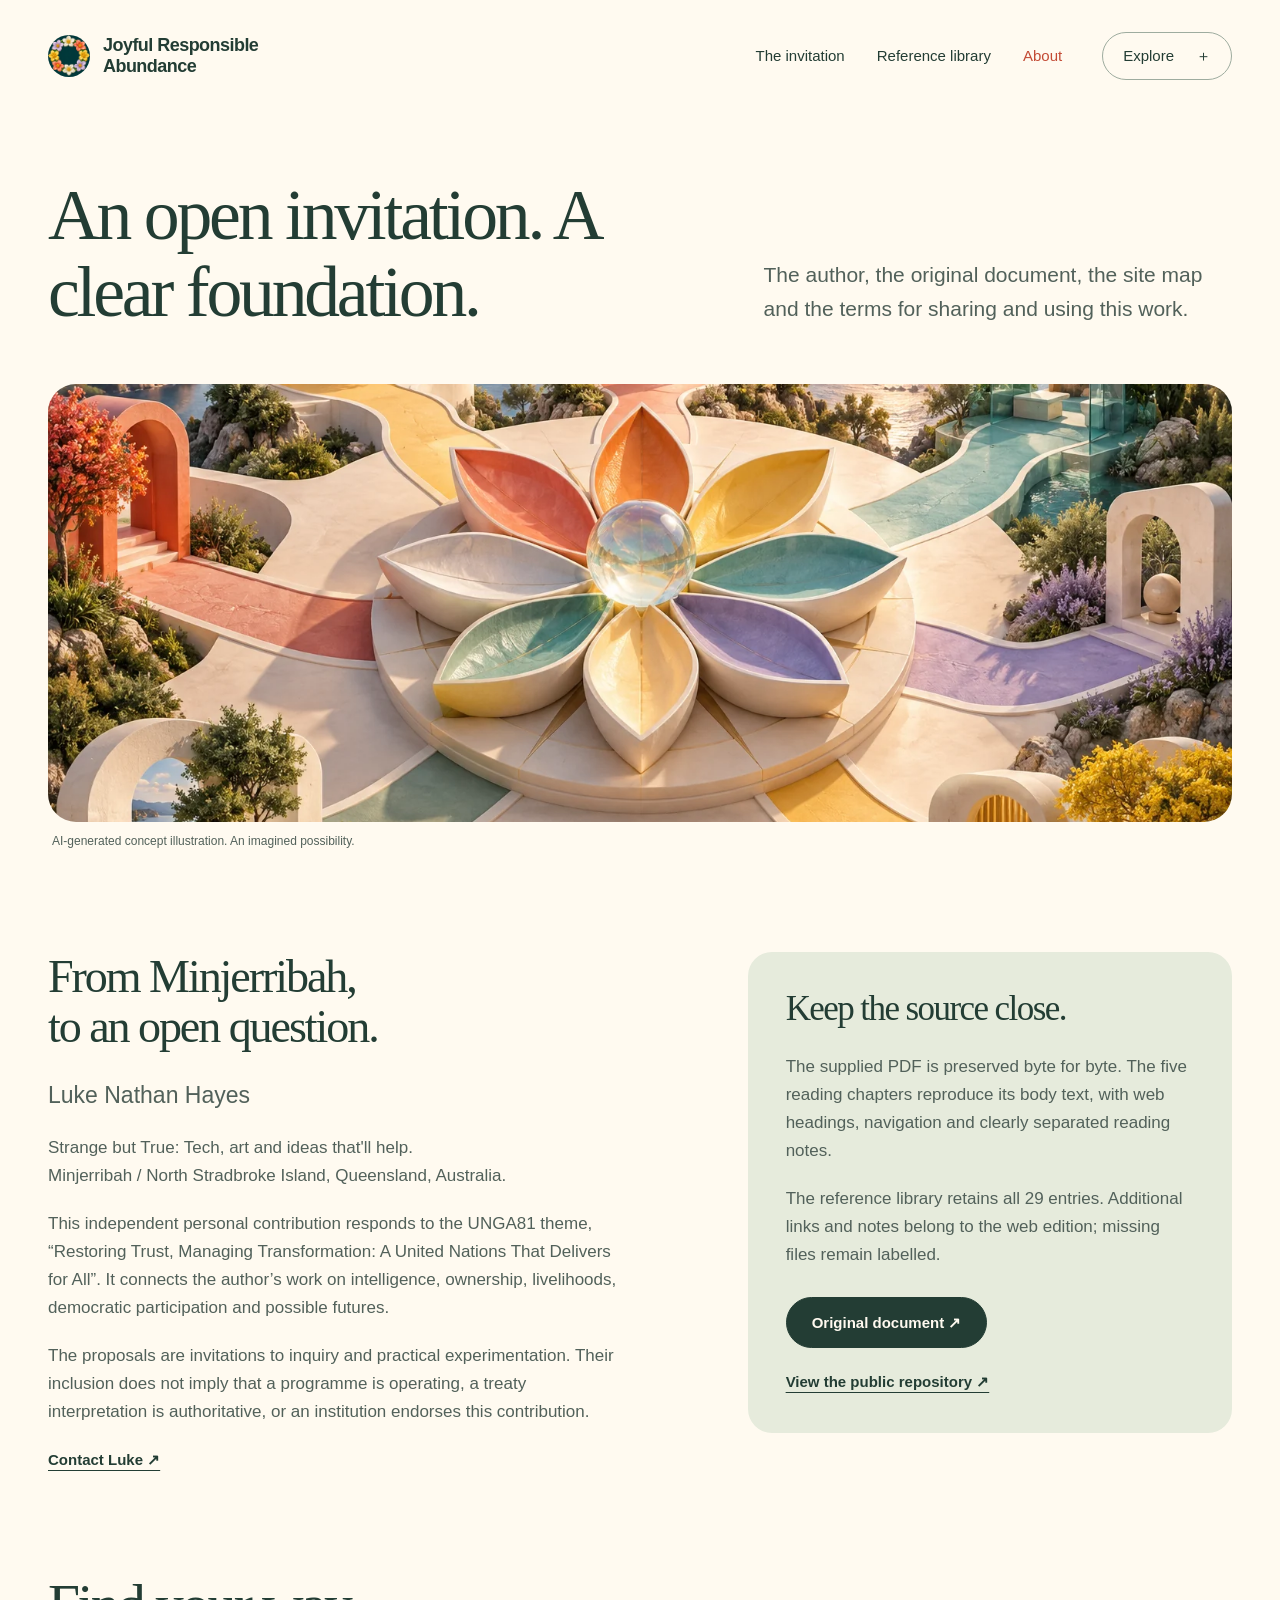
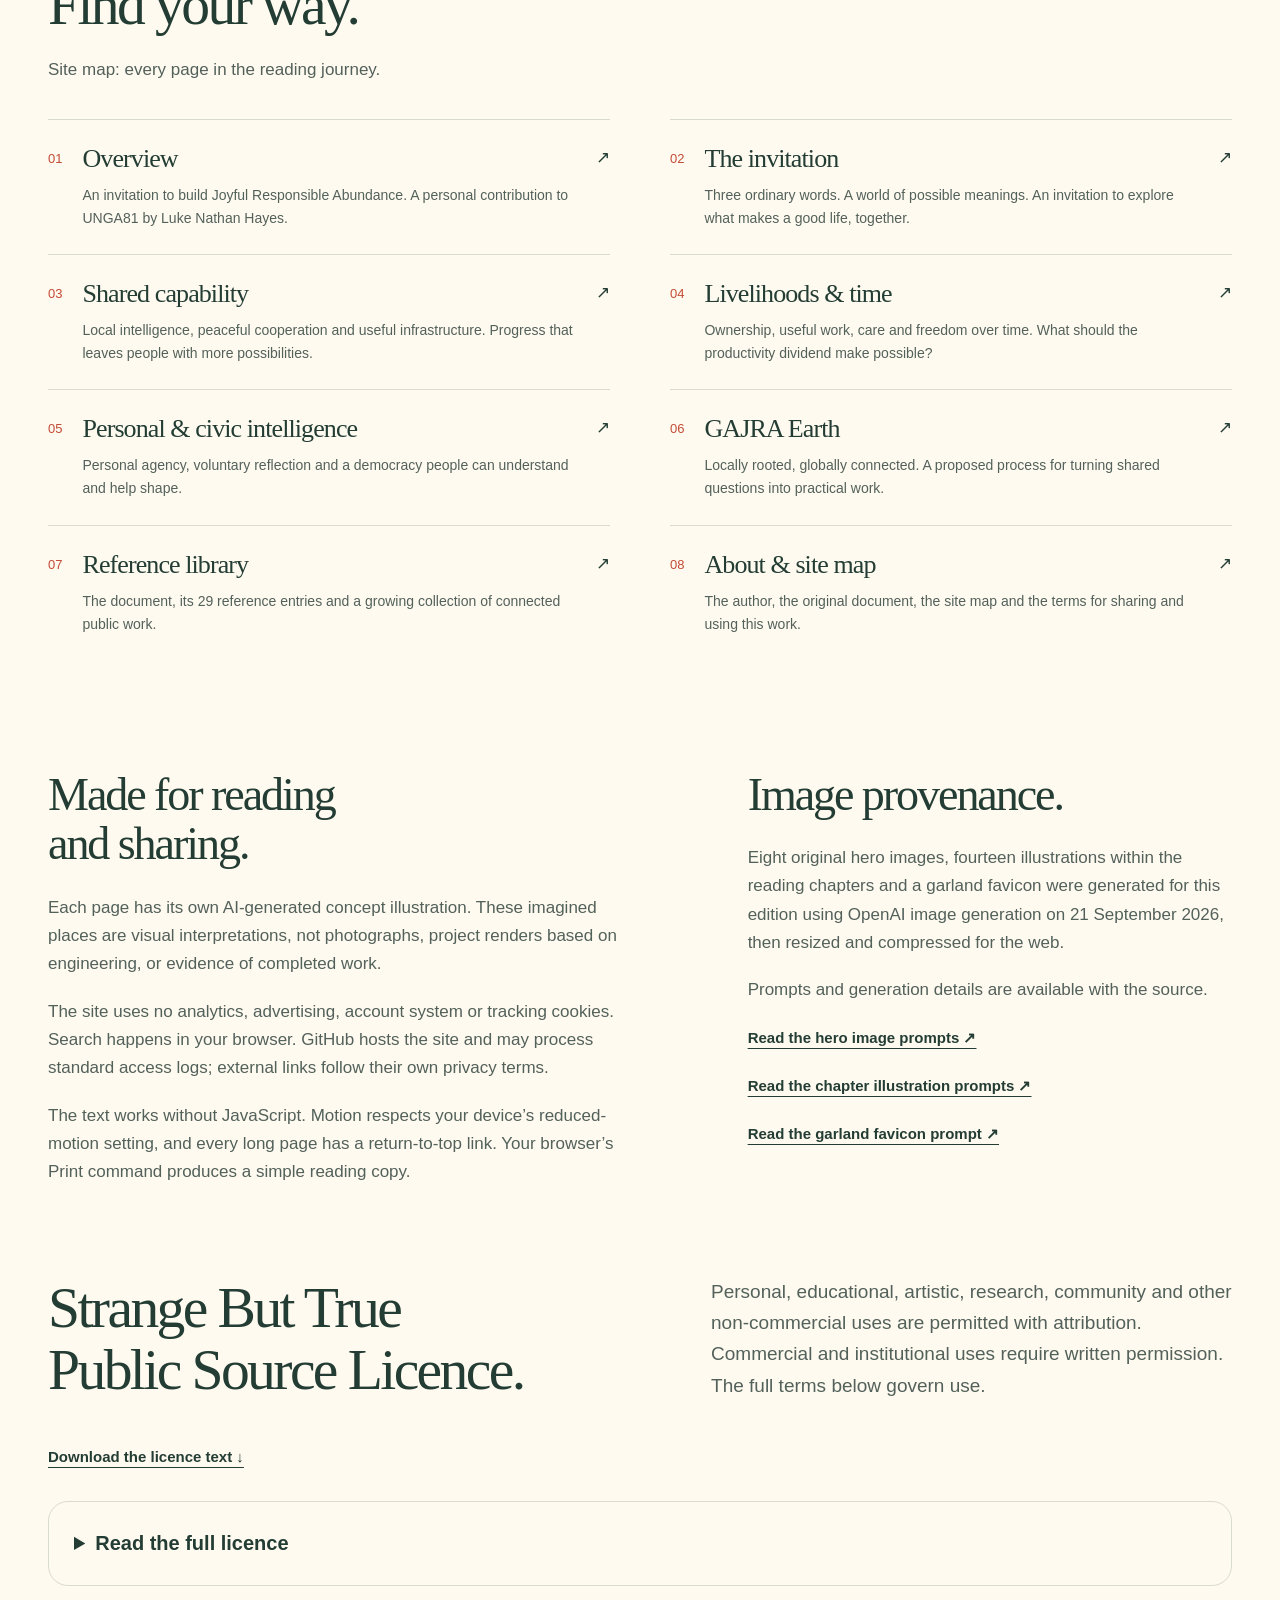
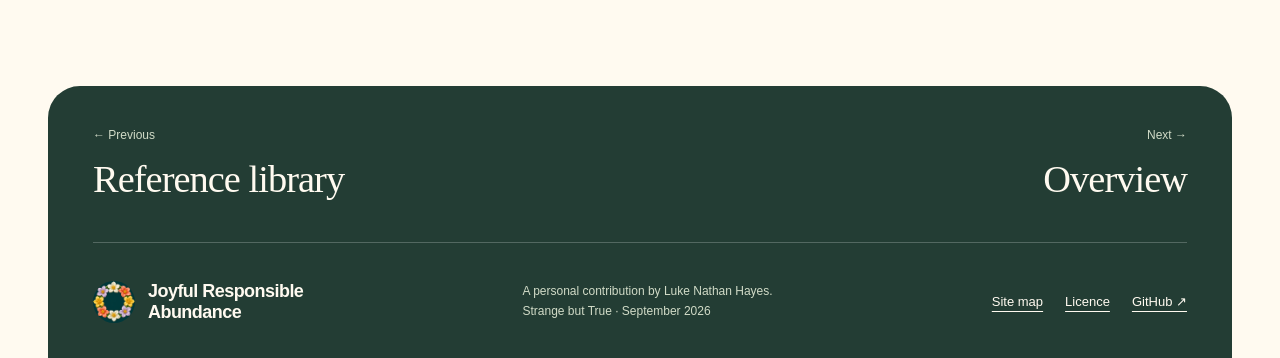
==== about.html @ 852392e4 "Add chapter illustrations and practical future Aura wearable concepts" ====
<!doctype html>
<html lang="en-AU"><head><meta charset="utf-8"><meta name="viewport" content="width=device-width, initial-scale=1"><meta name="theme-color" content="#fffaf0"><title>An open invitation. A clear foundation. | Joyful Responsible Abundance</title><meta name="description" content="The author, the original document, the site map and the terms for sharing and using this work."><link rel="canonical" href="https://auraofintelligence.github.io/UNGA81-Luke-Hayes/about.html"><meta property="og:type" content="website"><meta property="og:title" content="An open invitation. A clear foundation."><meta property="og:description" content="The author, the original document, the site map and the terms for sharing and using this work."><meta property="og:url" content="https://auraofintelligence.github.io/UNGA81-Luke-Hayes/about.html"><meta property="og:image" content="https://auraofintelligence.github.io/UNGA81-Luke-Hayes/assets/images/social.jpg"><meta property="og:image:alt" content="An imagined garland of garden islands connected by bridges"><meta name="twitter:card" content="summary_large_image"><link rel="icon" href="favicon.ico" sizes="16x16 32x32 48x48"><link rel="icon" href="assets/favicon-32.png" type="image/png" sizes="32x32"><link rel="apple-touch-icon" href="assets/apple-touch-icon.png"><link rel="manifest" href="site.webmanifest"><link rel="stylesheet" href="assets/site.css"><script src="assets/site.js" defer></script><script type="application/ld+json">{"@context": "https://schema.org", "@type": "WebPage", "name": "An open invitation. A clear foundation.", "url": "https://auraofintelligence.github.io/UNGA81-Luke-Hayes/about.html", "description": "The author, the original document, the site map and the terms for sharing and using this work.", "inLanguage": "en-AU", "author": {"@type": "Person", "name": "Luke Nathan Hayes"}, "isPartOf": {"@type": "WebSite", "name": "Joyful Responsible Abundance", "url": "https://auraofintelligence.github.io/UNGA81-Luke-Hayes/"}}</script></head><body id="top" class="page-about"><a class="skip-link" href="#main">Skip to content</a><div class="reading-progress" aria-hidden="true"></div><header class="site-header wrap"><a class="brand" href="index.html" aria-label="Joyful Responsible Abundance home"><img class="brand-mark" src="assets/brand-garland.png" width="42" height="42" alt=""><span>Joyful Responsible<br>Abundance</span></a><nav class="desktop-nav" aria-label="Main"><a href="invitation.html" >The invitation</a><a href="library.html" >Reference library</a><a href="about.html" aria-current="page">About</a></nav><details class="site-menu"><summary>Explore <span aria-hidden="true">＋</span></summary><nav aria-label="All pages"><a href="index.html">Overview</a><a href="invitation.html">The invitation</a><a href="capability.html">Shared capability</a><a href="livelihoods.html">Livelihoods &amp; time</a><a href="intelligence.html">Personal &amp; civic intelligence</a><a href="futures.html">GAJRA Earth</a><a href="library.html">Reference library</a><a href="about.html" aria-current="page">About &amp; site map</a></nav></details></header><main id="main"><section class="page-intro wrap"><h1>An open invitation. A clear foundation.</h1><p class="lead">The author, the original document, the site map and the terms for sharing and using this work.</p></section><figure class="hero-art wrap"><img class="" src="assets/images/about-1536.webp" srcset="assets/images/about-768.webp 768w, assets/images/about-1536.webp 1536w" sizes="(max-width: 760px) 100vw, 92vw" width="1536" height="1024" alt="An eight-petalled sculptural flower at the centre of connected garden paths." fetchpriority="high" decoding="async"><figcaption>AI-generated concept illustration. An imagined possibility.</figcaption></figure><div class="about-grid wrap"><section><h2>From Minjerribah,<br>to an open question.</h2><p class="lead">Luke Nathan Hayes</p><p>Strange but True: Tech, art and ideas that'll help.<br>Minjerribah / North Stradbroke Island, Queensland, Australia.</p><p>This independent personal contribution responds to the UNGA81 theme, “Restoring Trust, Managing Transformation: A United Nations That Delivers for All”. It connects the author’s work on intelligence, ownership, livelihoods, democratic participation and possible futures.</p><p>The proposals are invitations to inquiry and practical experimentation. Their inclusion does not imply that a programme is operating, a treaty interpretation is authoritative, or an institution endorses this contribution.</p><a class="text-link" href="mailto:auraofintelligence@gmail.com">Contact Luke ↗</a></section><aside class="about-card"><h2>Keep the source close.</h2><p>The supplied PDF is preserved byte for byte. The five reading chapters reproduce its body text, with web headings, navigation and clearly separated reading notes.</p><p>The reference library retains all 29 entries. Additional links and notes belong to the web edition; missing files remain labelled.</p><a class="button" href="documents/UNGA81_Joyful_Responsible_Abundance_Refined.pdf">Original document ↗</a><a class="text-link" href="https://github.com/auraofintelligence/UNGA81-Luke-Hayes">View the public repository ↗</a></aside></div><section class="wrap site-map" id="site-map"><h2>Find your way.</h2><p>Site map: every page in the reading journey.</p><nav class="map-links" aria-label="Site map"><a href="index.html"><span>01</span><div><h3>Overview</h3><p>An invitation to build Joyful Responsible Abundance. A personal contribution to UNGA81 by Luke Nathan Hayes.</p></div><span aria-hidden="true">↗</span></a><a href="invitation.html"><span>02</span><div><h3>The invitation</h3><p>Three ordinary words. A world of possible meanings. An invitation to explore what makes a good life, together.</p></div><span aria-hidden="true">↗</span></a><a href="capability.html"><span>03</span><div><h3>Shared capability</h3><p>Local intelligence, peaceful cooperation and useful infrastructure. Progress that leaves people with more possibilities.</p></div><span aria-hidden="true">↗</span></a><a href="livelihoods.html"><span>04</span><div><h3>Livelihoods &amp; time</h3><p>Ownership, useful work, care and freedom over time. What should the productivity dividend make possible?</p></div><span aria-hidden="true">↗</span></a><a href="intelligence.html"><span>05</span><div><h3>Personal &amp; civic intelligence</h3><p>Personal agency, voluntary reflection and a democracy people can understand and help shape.</p></div><span aria-hidden="true">↗</span></a><a href="futures.html"><span>06</span><div><h3>GAJRA Earth</h3><p>Locally rooted, globally connected. A proposed process for turning shared questions into practical work.</p></div><span aria-hidden="true">↗</span></a><a href="library.html"><span>07</span><div><h3>Reference library</h3><p>The document, its 29 reference entries and a growing collection of connected public work.</p></div><span aria-hidden="true">↗</span></a><a href="about.html"><span>08</span><div><h3>About &amp; site map</h3><p>The author, the original document, the site map and the terms for sharing and using this work.</p></div><span aria-hidden="true">↗</span></a></nav></section><section class="wrap about-grid"><div><h2>Made for reading<br>and sharing.</h2><p>Each page has its own AI-generated concept illustration. These imagined places are visual interpretations, not photographs, project renders based on engineering, or evidence of completed work.</p><p>The site uses no analytics, advertising, account system or tracking cookies. Search happens in your browser. GitHub hosts the site and may process standard access logs; external links follow their own privacy terms.</p><p>The text works without JavaScript. Motion respects your device’s reduced-motion setting, and every long page has a return-to-top link. Your browser’s Print command produces a simple reading copy.</p></div><div><h2>Image provenance.</h2><p>Eight original hero images, fourteen illustrations within the reading chapters and a garland favicon were generated for this edition using OpenAI image generation on 21 September 2026, then resized and compressed for the web.</p><p>Prompts and generation details are available with the source.</p><a class="text-link" href="data/image-prompts.json">Read the hero image prompts ↗</a><br><a class="text-link" href="data/inline-illustrations.json">Read the chapter illustration prompts ↗</a><br><a class="text-link" href="data/favicon-prompt.json">Read the garland favicon prompt ↗</a></div></section><section class="wrap licence-section" id="licence"><div class="section-heading"><h2>Strange But True<br>Public Source Licence.</h2><p>Personal, educational, artistic, research, community and other non-commercial uses are permitted with attribution. Commercial and institutional uses require written permission. The full terms below govern use.</p></div><a class="text-link" href="LICENCE.md">Download the licence text ↓</a><details class="licence-details"><summary>Read the full licence</summary><div class="prose"><p>Copyright (c) 2026 Luke Nathan Hayes / Strange But True / Aura of Intelligence.</p><p>All rights reserved except as allowed below.</p><p>This is a plain-language licence for A fair go in the age of intelligence.</p><p>This is not an open-source licence. It is a public source licence: people can read, learn from and use the work personally, but commercial and corporate rights stay with Luke Nathan Hayes.</p><h3>1. What You Can Do</h3><p>You may view, share, clone, study, reference and adapt this repo for personal, educational, artistic, research, community or other non-commercial use.</p><p>You may use a personal AI assistant to help read, explain or adapt the repo for those allowed non-commercial uses.</p><p>If you use or adapt the work, give clear credit:</p><p>Based on A fair go in the age of intelligence by Luke Nathan Hayes / Strange But True / Aura of Intelligence.</p><p>Original project: https://github.com/auraofintelligence/UNGA81-Luke-Hayes</p><p>Used under the Strange But True Public Source Licence.</p><h3>2. What You Cannot Do Without Permission</h3><p>You may not use this repo, its code, ideas, text, designs, workflows, data structures, assets, names or close derivatives for commercial, corporate, institutional, government, startup, agency, client or employer purposes without written permission from Luke Nathan Hayes.</p><p>That means you may not:</p><ul><li>sell, monetise, repackage, licence, sponsor, advertise with or commercially distribute the work;</li><li>use it in paid products, SaaS tools, client work, consulting, courses, workshops, dashboards, templates or commercial infrastructure;</li><li>use it inside a company, agency, startup, institution, government body or funded commercial project;</li><li>use it for commercial AI training, datasets, embeddings, knowledge bases, agents, model products or evaluation systems;</li><li>remove attribution or present the work as your own;</li><li>use Strange But True, Aura of Intelligence, Luke Nathan Hayes, project names, screenshots, music, writing, images or brand material to imply endorsement, partnership or approval.</li></ul><h3>3. Commercial Rights</h3><p>All commercial rights are reserved to Luke Nathan Hayes.</p><p>Commercial use requires written permission from Luke Nathan Hayes. Permission can be granted, denied, limited, priced or handled under a separate agreement.</p><h3>4. Your Own Outputs</h3><p>If this repo lets you create your own notes, Markdown files, exports, maps, profiles, plans or other personal outputs, those outputs belong to you.</p><p>You are responsible for what you put into the tool, what you export, and where you share it.</p><h3>5. Third-Party Material</h3><p>This licence only covers original material created by Luke Nathan Hayes / Strange But True / Aura of Intelligence.</p><p>Third-party libraries, fonts, APIs, platforms, services or embedded material keep their own licences.</p><h3>6. No Harmful Or Misleading Use</h3><p>You may not use this repo or its material for deceptive, exploitative, aggressive, hateful, harassing, unsafe or harmful purposes.</p><p>You may not use it to mislead people about privacy, security, law, finance, health, public safety, governance, crypto, AI capability or current events.</p><h3>7. No Warranty</h3><p>This repo is provided as-is.</p><p>Luke Nathan Hayes / Strange But True / Aura of Intelligence make no warranties and accept no liability for how you use, adapt, interpret, deploy or rely on this material.</p><p>Public prototypes are not finished legal, medical, financial, privacy, security, public-safety, governance, crypto, AI-governance or production infrastructure unless Luke Nathan Hayes explicitly says so in writing.</p></div></details></section></main><footer class="wrap footer"><nav class="page-turns" aria-label="Previous and next pages"><a href="library.html"><small>← Previous</small><span>Reference library</span></a><a href="index.html"><small>Next →</small><span>Overview</span></a></nav><div class="footer-base"><a class="brand" href="index.html"><img class="brand-mark" src="assets/brand-garland.png" width="42" height="42" alt=""><span>Joyful Responsible<br>Abundance</span></a><p>A personal contribution by Luke Nathan Hayes.<br>Strange but True · September 2026</p><nav aria-label="Footer"><a href="about.html#site-map">Site map</a><a href="about.html#licence">Licence</a><a href="https://github.com/auraofintelligence/UNGA81-Luke-Hayes">GitHub ↗</a></nav></div></footer><a href="#top" class="back-top" aria-label="Back to top"><span aria-hidden="true">↑</span><span class="top-label">Top</span></a></body></html>
---- assets/site.css ----
@charset "UTF-8";
:root{--paper:#fffaf0;--ink:#233d34;--muted:#52615a;--coral:#c34a34;--yellow:#f6d878;--mint:#d4e8dc;--lilac:#e1d8ef;--line:#d9dbcc;--serif:Georgia,'Times New Roman',serif;--sans:'Segoe UI',Arial,sans-serif;--radius:28px}
*{box-sizing:border-box}html{scroll-behavior:smooth;scroll-padding-top:110px}body{margin:0;background:var(--paper);color:var(--ink);font:17px/1.65 var(--sans);-webkit-font-smoothing:antialiased}a{color:inherit;text-underline-offset:5px;text-decoration-thickness:1px}a:hover{text-decoration-color:var(--coral)}button,input,select{font:inherit}button,summary{cursor:pointer}button{color:inherit}img{display:block;max-width:100%;height:auto}svg{display:block}h1,h2,h3,p,figure{margin:0}h1,h2,h3{line-height:1.08;font-weight:400;letter-spacing:-.045em}h1,h2{font-family:var(--serif)}h1{font-size:clamp(3.2rem,6.5vw,6.8rem)}h2{font-size:clamp(2.4rem,4.5vw,4.3rem)}h3{font-size:1.6rem;letter-spacing:-.035em}em{font-weight:400;color:var(--coral)}p+p{margin-top:1.15em}::selection{background:#f7c876;color:#233d34}[hidden]{display:none!important}.wrap{width:min(1400px,calc(100% - 96px));margin-inline:auto}.skip-link{position:fixed;left:20px;top:-100px;background:var(--ink);color:white;padding:12px 24px;z-index:100}.skip-link:focus{top:10px}:focus-visible{outline:3px solid #8060a9;outline-offset:5px}.reading-progress{height:3px;position:fixed;top:0;left:0;right:0;z-index:90;background:var(--coral);transform:scaleX(0);transform-origin:left}.site-header{position:relative;height:112px;display:flex;align-items:center;gap:40px;z-index:40}.brand{display:flex;align-items:center;gap:13px;text-decoration:none;line-height:1.15;font-weight:650;letter-spacing:-.03em;font-size:18px}.brand svg{width:42px;height:42px;color:var(--coral);flex-shrink:0}.desktop-nav{display:flex;gap:32px;margin-left:auto;font-size:15px}.desktop-nav a{text-decoration:none}.desktop-nav a:hover,.desktop-nav [aria-current]{color:var(--coral)}.site-menu{position:relative;font-size:15px}.site-menu summary{list-style:none;border:1px solid #9eac9f;border-radius:40px;padding:11px 20px;display:flex;gap:22px;align-items:center}.site-menu summary::-webkit-details-marker{display:none}.site-menu summary:hover{background:#f1eadc}.site-menu[open] summary{background:var(--ink);color:white}.site-menu nav{position:absolute;right:0;top:62px;width:320px;max-width:calc(100vw - 40px);padding:14px;border-radius:24px;background:var(--paper);border:1px solid var(--line);box-shadow:0 20px 80px #233d3425;display:grid}.site-menu nav a{padding:10px 14px;border-radius:10px;text-decoration:none}.site-menu nav a:hover,.site-menu nav [aria-current]{background:#e5eddf;color:#233d34}.home-intro{display:grid;grid-template-columns:1.6fr 1fr;gap:6vw;padding:68px 0 60px;align-items:end}.home-intro h1{font-size:clamp(3.3rem,6.4vw,6.4rem);line-height:1.03}.home-intro em{display:inline-block}.intro-note{padding:0 0 5px 0;max-width:410px}.intro-note .lead{font-size:23px;line-height:1.45;letter-spacing:-.025em}.lead strong{font-weight:500}.intro-note>p:nth-child(2){margin:20px 0 26px;color:var(--muted);font-size:17px}.button{display:inline-flex;align-items:center;justify-content:space-between;gap:30px;padding:14px 25px;border:1px solid var(--ink);border-radius:100px;background:var(--ink);color:var(--paper);text-decoration:none;font-size:15px;font-weight:600;line-height:1.4;transition:transform .2s,box-shadow .2s,background .2s}.button:hover{transform:translateY(-3px);box-shadow:0 8px 24px #233d3420;background:#38574a}.button>span{font-size:24px;font-weight:400;line-height:1}.button.outline{background:transparent;color:var(--ink)}.button.outline:hover{background:#e9ebda}.button.pale{background:var(--paper);color:var(--ink);border-color:var(--paper)}.hero-art{position:relative}.hero-art>img{width:100%;aspect-ratio:2.7;object-fit:cover;border-radius:var(--radius)}.home-art>img{aspect-ratio:2.35;object-position:center 52%}.hero-art figcaption{font-size:12px;color:var(--muted);padding:10px 4px;display:flex;justify-content:space-between;gap:12px}.byline{display:flex;justify-content:space-between;gap:20px;padding-top:15px;color:var(--muted);font-size:13px}.section-heading{display:grid;grid-template-columns:1fr 1fr;gap:12%;align-items:end;margin-bottom:42px}.section-heading>p{font-size:19px;max-width:550px;color:var(--muted)}.compass-section{padding-top:118px}.compass{display:grid;grid-template-columns:1fr 1.5fr;background:#f2eedf;border-radius:var(--radius);padding:22px;gap:26px;border:1px solid #e4e0d2}.compass-controls{display:grid;gap:10px}.compass-button{border:1px solid transparent;border-radius:15px;font-family:var(--serif);font-size:clamp(1.8rem,3vw,2.8rem);padding:15px 25px;display:flex;justify-content:space-between;align-items:center;letter-spacing:-.04em;transition:transform .2s,box-shadow .2s}.compass-button span{font-family:var(--sans);font-size:40px;line-height:1}.joyful{background:#f3bcab}.responsible{background:var(--mint)}.abundance{background:var(--yellow)}.compass-button[aria-pressed=true]{box-shadow:inset 0 0 0 2px var(--ink);transform:translateX(4px)}.compass-answer{padding:30px 40px;align-self:center}.compass-answer>p:first-child{font-family:var(--serif);font-size:clamp(1.8rem,3vw,2.9rem);line-height:1.18;letter-spacing:-.035em}.compass-answer>p:nth-child(2){max-width:540px;color:var(--muted)}.text-link{display:inline-block;font-size:15px;font-weight:600}.compass-answer .text-link{margin-top:28px}.journey{padding-top:120px}.chapter-grid{display:grid;grid-template-columns:repeat(3,1fr);gap:44px 26px}.chapter-card{display:block;text-decoration:none;min-width:0}.card-art{position:relative;border-radius:24px;overflow:hidden;background:#f3dcc5}.card-art>img{width:100%;aspect-ratio:1.35;object-fit:cover;transition:transform .6s}.circle-arrow{position:absolute;right:16px;bottom:16px;width:48px;height:48px;border-radius:50%;background:#fffaf0e8;display:grid;place-items:center;font-size:27px;backdrop-filter:blur(8px);transition:transform .2s}.chapter-card:hover .card-art>img{transform:scale(1.04)}.chapter-card:hover .circle-arrow{transform:rotate(45deg)}.card-copy{position:relative;padding:23px 0 0 39px}.chapter-number{position:absolute;left:0;top:24px;font-size:13px;color:var(--coral)}.card-copy h3{font-family:var(--serif);font-size:28px;margin-bottom:13px}.card-copy p{color:var(--muted);font-size:16px;line-height:1.6}.library-card{padding:30px;border-radius:24px;background:var(--lilac);text-decoration:none;display:flex;flex-direction:column;align-items:flex-start;min-height:320px;position:relative;overflow:hidden}.library-card h3{font-family:var(--serif);font-size:38px;margin:12px 0 18px}.library-card p{max-width:290px}.library-card .text-link{margin-top:auto;padding-top:22px;text-decoration:underline}.big-flower{font-size:80px;line-height:1;color:#6b5294}.quote-panel{margin-top:120px;padding:75px 9%;border-radius:var(--radius);background:#e5ecd8;text-align:center;background-image:radial-gradient(ellipse at 10% 0%,#f7e49b80,transparent 65%),radial-gradient(ellipse at 100% 100%,#b8dbd0,transparent 70%)}blockquote{font:clamp(2rem,4vw,3.8rem)/1.2 var(--serif);letter-spacing:-.04em;margin:0}.quote-panel>p{margin:25px 0 30px;font-size:14px}.source-strip{padding:100px 0;display:flex;align-items:center;justify-content:space-between;gap:60px}.source-strip h2{font-size:clamp(2rem,3.5vw,3.4rem)}.source-strip p{margin-top:25px;max-width:650px;color:var(--muted)}.source-strip>.button{flex-shrink:0}.page-intro{padding:65px 0 52px;display:grid;grid-template-columns:1.3fr 1fr;gap:9%;align-items:end}.page-intro h1{font-size:clamp(3rem,5.6vw,5.9rem);max-width:800px}.page-intro .lead{font-size:21px;color:var(--muted);padding-bottom:5px;max-width:460px}.reading-layout{display:grid;grid-template-columns:260px minmax(0,740px);justify-content:space-between;gap:70px;padding:80px 5% 100px 0}.contents{position:sticky;top:36px;align-self:start;font-size:14px;max-height:calc(100vh - 70px);overflow:auto;padding:8px}.contents details summary{font-size:18px;font-weight:600;list-style:none;padding-bottom:18px}.contents nav{display:grid;gap:3px}.contents nav a{text-decoration:none;padding:7px 12px;border-radius:10px;line-height:1.45}.contents nav a:hover,.contents nav [aria-current]{background:#e7ecd9;color:#284b39}.contents>p{font-size:12px;color:var(--muted);margin:24px 12px 8px}.contents>.text-link{margin-left:12px;font-size:13px}.prose{font-size:19px;line-height:1.85}.prose p{margin-bottom:1.15em}.prose p+p{margin-top:0}.reading-section{margin-bottom:64px;scroll-margin-top:40px}.prose h2{font-size:clamp(2rem,3.2vw,3.1rem);margin-bottom:28px;line-height:1.14;letter-spacing:-.035em}.prose ul,.prose ol{padding-left:26px;margin:28px 0}.prose li{padding-left:8px;margin-bottom:13px}.prose li::marker{color:var(--coral);font-weight:600}.reading-section:first-child p:first-of-type{font-size:21px}.editorial-note{font:14px/1.7 var(--sans);padding:20px 24px;background:#efe6f5;border-radius:15px;margin:0 0 26px;color:#49385c}.editorial-note strong{display:block}.related{background:#eef0df;padding:30px;border-radius:24px}.related h2{font-size:31px;margin-bottom:12px}.related p{font-size:15px}.reference-links{display:flex;flex-wrap:wrap;gap:9px}.reference-pill{font-size:13px;line-height:1.5;border:1px solid #bdcbb7;padding:8px 13px;border-radius:15px;text-decoration:none;background:#fffaf0a6}.reference-pill:hover{background:white}.page-capability{--coral:#23655c}.page-livelihoods{--coral:#a33c36}.page-intelligence{--coral:#715393}.page-futures{--coral:#ba5036}.document-feature{margin-top:70px;padding:55px 8%;background:#efe9dd;border-radius:28px;display:grid;grid-template-columns:1.4fr 1fr;gap:70px;align-items:center}.document-feature h2{font-size:clamp(2rem,4vw,3.8rem);margin-bottom:26px}.document-feature p{color:var(--muted)}.document-feature .button{margin:26px 20px 10px 0}.document-cover{background:#fffaf0;padding:28px 30px;max-width:300px;aspect-ratio:.72;box-shadow:5px 10px 0 #d9d3c5,10px 16px 22px #233d3420;transform:rotate(4deg);display:flex;flex-direction:column;gap:30px}.document-cover>svg{width:35px;color:var(--coral)}.document-cover>span{font:35px/1.1 var(--serif);letter-spacing:-.035em}.document-cover>small{font-size:11px;line-height:1.5;margin-top:auto}.library-section{padding-top:100px}.library-intro{max-width:930px;color:var(--muted);margin-bottom:35px}.library-tools{display:grid;grid-template-columns:2fr 1.1fr 1fr auto;gap:16px;padding:22px;background:#ecefe3;border-radius:20px;align-items:end}.library-tools label{display:block;font-size:13px;font-weight:600;margin-bottom:8px}.library-tools input,.library-tools select{width:100%;min-width:0;background:var(--paper);border:1px solid #9eac9f;border-radius:12px;padding:13px;color:var(--ink);font-size:15px;height:50px}.library-tools .button{height:50px}#result-count{font-size:14px;margin:22px 0}.reference-grid{display:grid;grid-template-columns:1fr 1fr;gap:22px}.reference-card{border:1px solid var(--line);border-radius:22px;padding:30px;position:relative;scroll-margin-top:35px;background:#fffdf6;transition:box-shadow .2s,transform .2s;overflow-wrap:anywhere}.reference-card:target{border:2px solid var(--coral);background:#fff4dc}.reference-card:hover{box-shadow:0 10px 30px #233d3408}.ref-top{display:flex;align-items:center;justify-content:space-between;margin-bottom:22px;gap:15px}.ref-number{font:36px var(--serif);color:var(--coral)}.status{font-size:12px;border-radius:100px;padding:5px 11px;background:#deecdf;color:#305442}.status.pending{background:#f4e3b6;color:#695010}.reference-card h3{font:28px/1.2 var(--serif);letter-spacing:-.03em;margin-bottom:18px}.source-description{font-size:16px;line-height:1.7}.reference-note{font-size:13px;color:var(--muted);padding:14px 16px;background:#f0f0e6;border-radius:12px;margin-top:20px}.source-links{display:grid;gap:12px;margin-top:25px;padding-bottom:24px}.permalink{position:absolute;bottom:18px;right:25px;font-size:12px;color:var(--muted)}.empty-state{padding:60px;background:#f1ebdf;border-radius:24px;text-align:center}.empty-state h3{font:32px var(--serif);margin-bottom:15px}.about-grid{display:grid;grid-template-columns:1.2fr 1fr;gap:10%;padding:90px 0}.about-grid h2{font-size:clamp(2rem,3.6vw,3.6rem);margin-bottom:25px}.about-grid .lead{font-size:23px}.about-grid p{color:var(--muted)}.about-grid .text-link{margin-top:22px}.about-card{padding:38px;background:#e6ebdc;border-radius:24px;align-self:start}.about-card h2{font-size:35px}.about-card .button{margin-top:28px}.about-card .text-link{display:block}.site-map{padding-top:10px;padding-bottom:20px}.site-map>p{margin:20px 0 35px;color:var(--muted)}.map-links{display:grid;grid-template-columns:1fr 1fr;gap:0 60px}.map-links>a{display:flex;gap:20px;border-top:1px solid var(--line);padding:24px 0;text-decoration:none}.map-links>a>span:first-child{font-size:13px;color:var(--coral);padding-top:4px}.map-links>a>span:last-child{margin-left:auto}.map-links h3{font:26px var(--serif);margin-bottom:10px}.map-links p{font-size:14px;color:var(--muted)}.map-links a:hover h3{text-decoration:underline}.licence-section{padding:0 0 100px}.licence-details{margin-top:30px;border:1px solid var(--line);border-radius:20px;padding:25px}.licence-details summary{font-size:20px;font-weight:600}.licence-details .prose{max-width:760px;margin:35px auto 0;font-size:17px}.licence-details h3{font:28px var(--serif);margin:30px 0 18px}.licence-details p{overflow-wrap:anywhere}.footer{background:var(--ink);color:var(--paper);border-radius:32px 32px 0 0;padding:40px 45px 35px}.page-turns{display:grid;grid-template-columns:1fr 1fr;gap:60px;border-bottom:1px solid #ffffff38;padding-bottom:42px}.page-turns a{display:grid;gap:12px;text-decoration:none}.page-turns a:last-child{text-align:right}.page-turns small{font-size:12px;color:#d1dbc7}.page-turns span{font:clamp(1.6rem,3vw,2.6rem)/1.1 var(--serif);letter-spacing:-.025em}.page-turns a:hover span{color:#f6d878}.footer-base{display:flex;gap:35px;align-items:center;justify-content:space-between;padding-top:38px}.footer .brand svg{color:#f4b292}.footer-base>p{font-size:12px;color:#d1dbc7}.footer-base nav{display:flex;flex-wrap:wrap;gap:22px;font-size:13px}.back-top{position:fixed;right:20px;bottom:20px;z-index:35;display:flex;align-items:center;gap:8px;padding:10px 16px;border:1px solid #c6cbbd;border-radius:50px;background:#fffaf0ed;backdrop-filter:blur(12px);color:var(--ink);box-shadow:0 5px 25px #233d3420;text-decoration:none;opacity:0;pointer-events:none;transform:translateY(15px);transition:opacity .2s,transform .2s}.back-top.visible,.back-top:focus{opacity:1;pointer-events:auto;transform:none}.back-top>span:first-child{font-size:22px}.top-label{font-size:12px}
@media(min-width:1600px){.home-intro h1{font-size:108px}}
@media(max-width:1100px){.wrap{width:calc(100% - 56px)}.site-header{gap:22px}.desktop-nav{gap:20px}.home-intro{gap:5%;grid-template-columns:1.45fr 1fr}.intro-note .lead{font-size:20px}.home-intro h1{font-size:6.6vw}.chapter-grid{grid-template-columns:repeat(2,1fr)}.reading-layout{grid-template-columns:220px minmax(0,1fr);gap:35px;padding-right:0}.library-tools{grid-template-columns:1fr 1fr}.library-tools>.button{justify-self:start}.footer-base{flex-wrap:wrap}.compass-answer{padding:20px}.source-strip{gap:30px}.document-feature{gap:40px}.page-intro{gap:6%}.document-cover>span{font-size:30px}}
@media(max-width:760px){.wrap{width:calc(100% - 36px)}.site-header{height:88px;gap:15px;justify-content:space-between}.brand{font-size:15px;gap:10px}.brand svg{width:34px;height:34px}.desktop-nav{display:none}.site-menu summary{padding:9px 14px;gap:14px;font-size:13px}.site-menu nav{top:54px}.home-intro{grid-template-columns:1fr;gap:28px;padding:37px 0 33px}.home-intro h1{font-size:clamp(44px,9.3vw,68px);line-height:1.08;letter-spacing:-.055em}.intro-note{max-width:none}.intro-note .lead{font-size:20px}.intro-note .lead br{display:none}.intro-note>p:nth-child(2){font-size:15px;margin:15px 0 22px}.hero-art>img{aspect-ratio:1.45;border-radius:20px}.home-art>img{aspect-ratio:1.18;object-position:center}.hero-art figcaption{font-size:10px;padding:8px 1px}.home-art figcaption{display:block}.home-art figcaption span:first-child{display:none}.byline{display:block;font-size:11px;padding-top:8px}.byline>span{display:block}.section-heading{grid-template-columns:1fr;gap:24px;margin-bottom:28px}.section-heading>p{font-size:16px}.section-heading h2{font-size:43px}.compass-section{padding-top:70px}.compass{grid-template-columns:1fr;padding:14px;gap:8px}.compass-controls{grid-template-columns:1fr;gap:8px}.compass-button{font-size:30px;padding:10px 20px}.compass-button span{font-size:31px}.compass-button[aria-pressed=true]{transform:none}.compass-answer{padding:25px 13px 22px}.compass-answer>p:first-child{font-size:31px}.compass-answer>p:nth-child(2){font-size:16px}.compass-answer .text-link{font-size:13px}.journey{padding-top:75px}.chapter-grid{gap:30px 16px}.card-art{border-radius:17px}.card-art>img{aspect-ratio:1}.circle-arrow{width:36px;height:36px;right:10px;bottom:10px;font-size:22px}.card-copy{padding:14px 0 0}.chapter-number{position:static;display:block;font-size:11px;margin-bottom:7px}.card-copy h3{font-size:24px;line-height:1.1;margin-bottom:9px}.card-copy p{font-size:14px}.library-card{padding:20px;border-radius:17px;min-height:unset}.big-flower{font-size:55px}.library-card h3{font-size:31px}.library-card p{font-size:14px}.library-card .text-link{font-size:13px}.quote-panel{margin-top:70px;padding:45px 25px}.quote-panel blockquote{font-size:33px}.source-strip{padding:70px 0;display:block}.source-strip>.button{margin-top:28px}.page-intro{padding:35px 0 30px;grid-template-columns:1fr;gap:25px}.page-intro h1{font-size:clamp(44px,9vw,65px)}.page-intro .lead{font-size:18px}.reading-layout{display:block;padding:30px 0 60px}.contents{position:static;max-height:none;background:#eeeede;border-radius:18px;margin-bottom:38px;padding:16px 20px}.contents details summary{padding-bottom:10px;font-size:16px;list-style:revert}.contents nav{grid-template-columns:1fr 1fr;gap:5px 12px;font-size:12px}.contents nav a{padding:5px}.contents>p{margin:14px 5px 0}.contents>.text-link{margin:2px 5px;font-size:12px}.prose{font-size:18px;line-height:1.8}.prose h2{font-size:32px;margin-bottom:23px}.reading-section{margin-bottom:45px}.reading-section:first-child p:first-of-type{font-size:19px}.related{padding:24px}.document-feature{display:block;padding:30px 25px;margin-top:35px}.document-feature h2{font-size:36px}.document-feature p{font-size:15px}.document-cover{display:none}.document-feature .button{margin-top:22px}.library-section{padding-top:65px}.library-tools{grid-template-columns:1fr 1fr;gap:14px;padding:18px}.library-tools .search-field{grid-column:1/-1}.library-tools input,.library-tools select{font-size:16px;padding:10px}.library-tools label{font-size:12px}.library-tools .button{height:40px;padding:8px 20px}.library-intro{font-size:15px}.reference-grid{grid-template-columns:1fr;gap:18px}.reference-card{padding:24px}.reference-card h3{font-size:27px}.about-grid{grid-template-columns:1fr;gap:35px;padding:55px 0}.about-grid h2{font-size:35px}.about-grid p{font-size:16px}.about-card{padding:28px}.map-links{grid-template-columns:1fr}.map-links>a{padding:20px 0}.map-links h3{font-size:24px}.licence-section{padding-bottom:60px}.licence-details{padding:20px}.licence-details summary{font-size:17px}.footer{padding:30px 23px;border-radius:24px 24px 0 0}.page-turns{gap:25px;padding-bottom:30px}.page-turns span{font-size:24px}.page-turns small{font-size:11px}.footer-base{display:grid;gap:24px;padding-top:30px}.footer-base nav{gap:20px}.back-top{right:12px;bottom:12px;padding:7px 12px}.top-label{display:none}}
@media(max-width:390px){.chapter-grid{grid-template-columns:1fr}.card-art>img{aspect-ratio:1.5}.library-card{min-height:280px}.contents nav{grid-template-columns:1fr}.library-tools{grid-template-columns:1fr}.library-tools .search-field{grid-column:auto}.home-intro h1{font-size:42px}}
@media(prefers-reduced-motion:reduce){html{scroll-behavior:auto}*,*::before,*::after{animation:none!important;transition:none!important}.chapter-card:hover .card-art>img,.button:hover,.chapter-card:hover .circle-arrow{transform:none}}
@media print{body{background:white;color:black;font:11pt/1.6 Georgia}.wrap{width:100%;margin:0}.site-header,.contents,.hero-art,.back-top,.reading-progress,.footer,.library-tools,.compass-controls,.skip-link{display:none!important}.page-intro,.home-intro,.reading-layout,.section-heading,.about-grid,.chapter-grid,.reference-grid{display:block;padding:0}.page-intro h1,.home-intro h1{font-size:32pt}.page-intro .lead{font-size:13pt;margin:15pt 0}.prose{font-size:11pt}.prose h2{font-size:20pt;break-after:avoid}.reading-section{margin-bottom:24pt}.reference-card{break-inside:avoid;margin:15pt 0}.reference-card[hidden]{display:block!important}.licence-details:not([open]){display:none}a{color:black}.document-feature,.quote-panel,.compass{padding:20pt;background:none;border:1px solid #aaa}h2{font-size:24pt}.source-strip{padding:20pt 0}.card-art{display:none}.chapter-card{margin:18pt 0}.library-card{min-height:0}.reading-section p{orphans:3;widows:3}}

.brand-mark{width:42px;height:42px;flex-shrink:0;border-radius:50%}.document-cover>.brand-mark{width:35px;height:35px}html:not(.js) .back-top{opacity:1;pointer-events:auto;transform:none}@media(max-width:760px){.brand-mark{width:34px;height:34px}}

.reading-art{margin:42px 0 12px;break-inside:avoid}
.reading-art>img{width:100%;height:auto;border-radius:22px;background:#eee9dd}
.reading-art figcaption{padding:15px 3px 0;display:grid;gap:6px;font:17px/1.5 var(--sans);color:var(--ink);letter-spacing:-.015em}
.reading-art figcaption small{font-size:11px;line-height:1.5;letter-spacing:0;color:var(--muted)}
.reading-art+p{margin-top:32px}
@media(max-width:760px){.reading-art{margin:30px 0 8px}.reading-art>img{border-radius:17px}.reading-art figcaption{font-size:15px;padding-top:12px}.reading-art figcaption small{font-size:10px}.reading-art+p{margin-top:26px}}
@media print{.reading-art{display:none}}
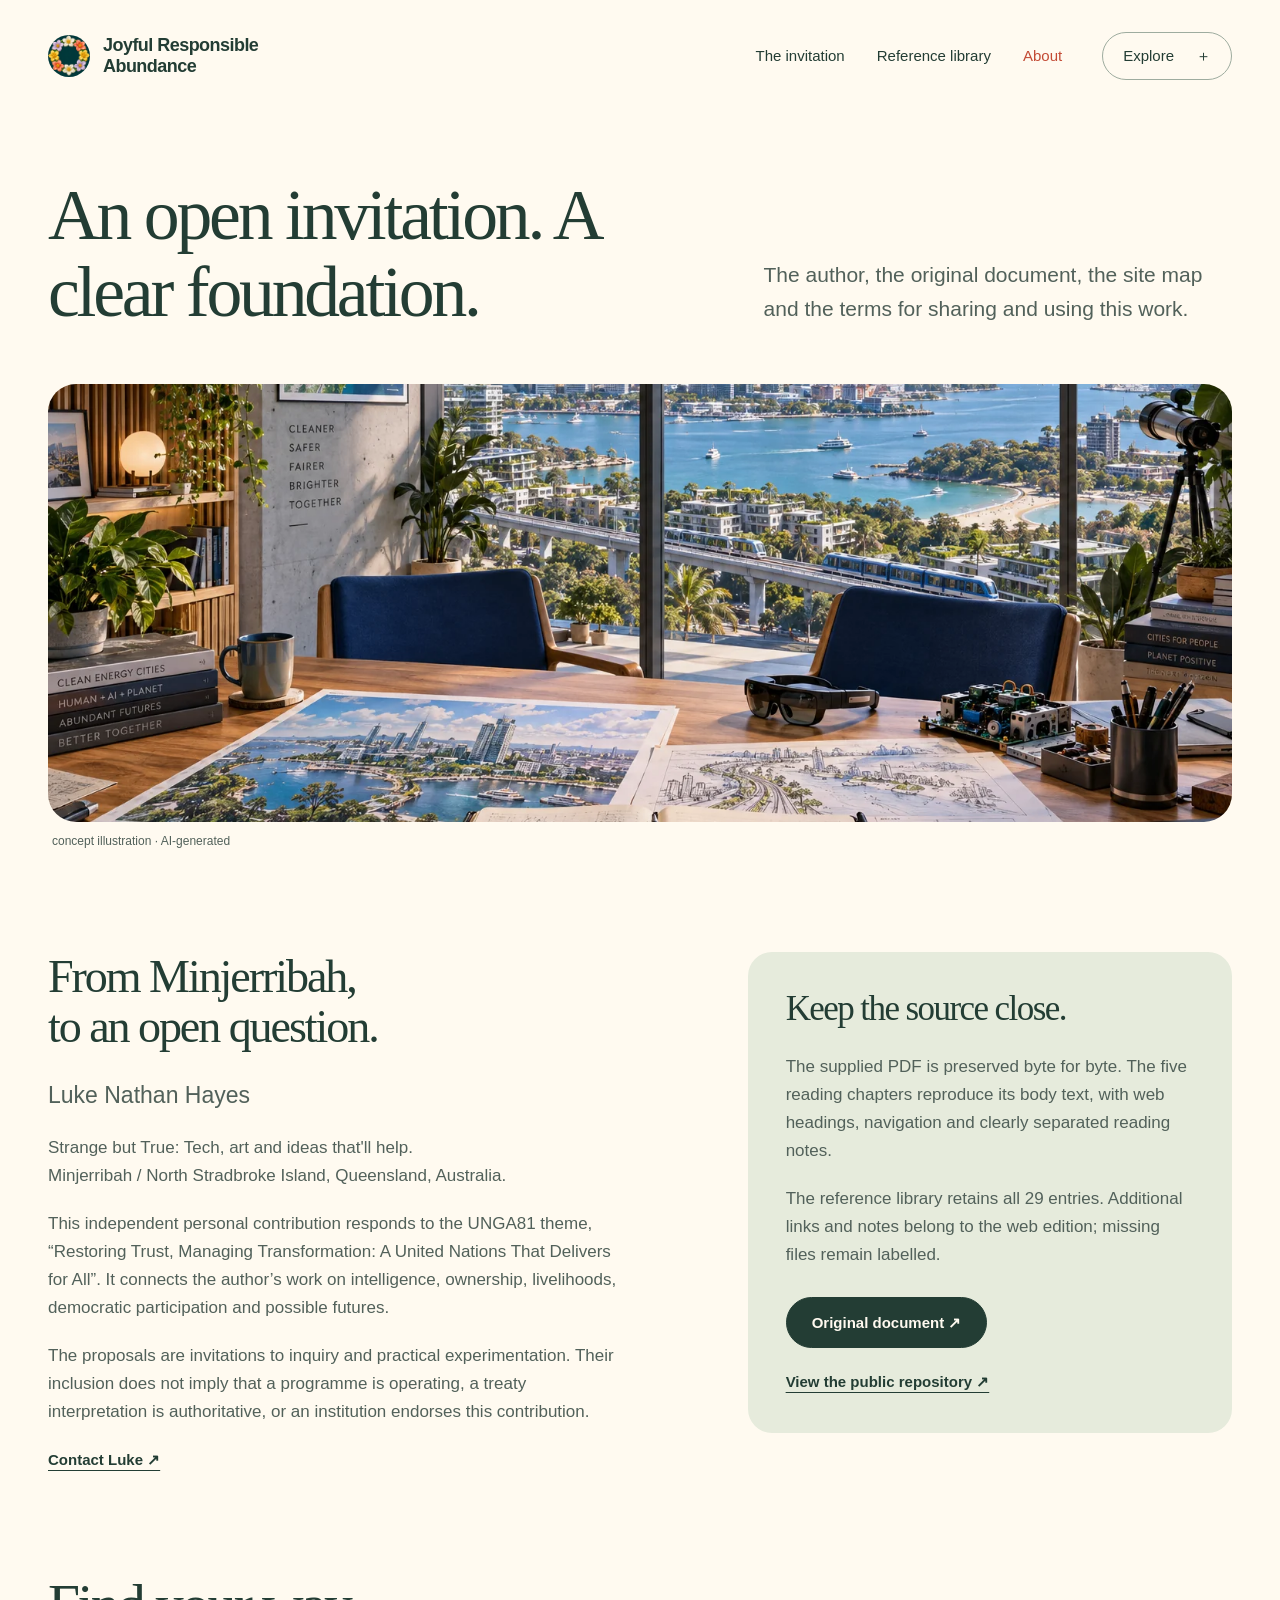
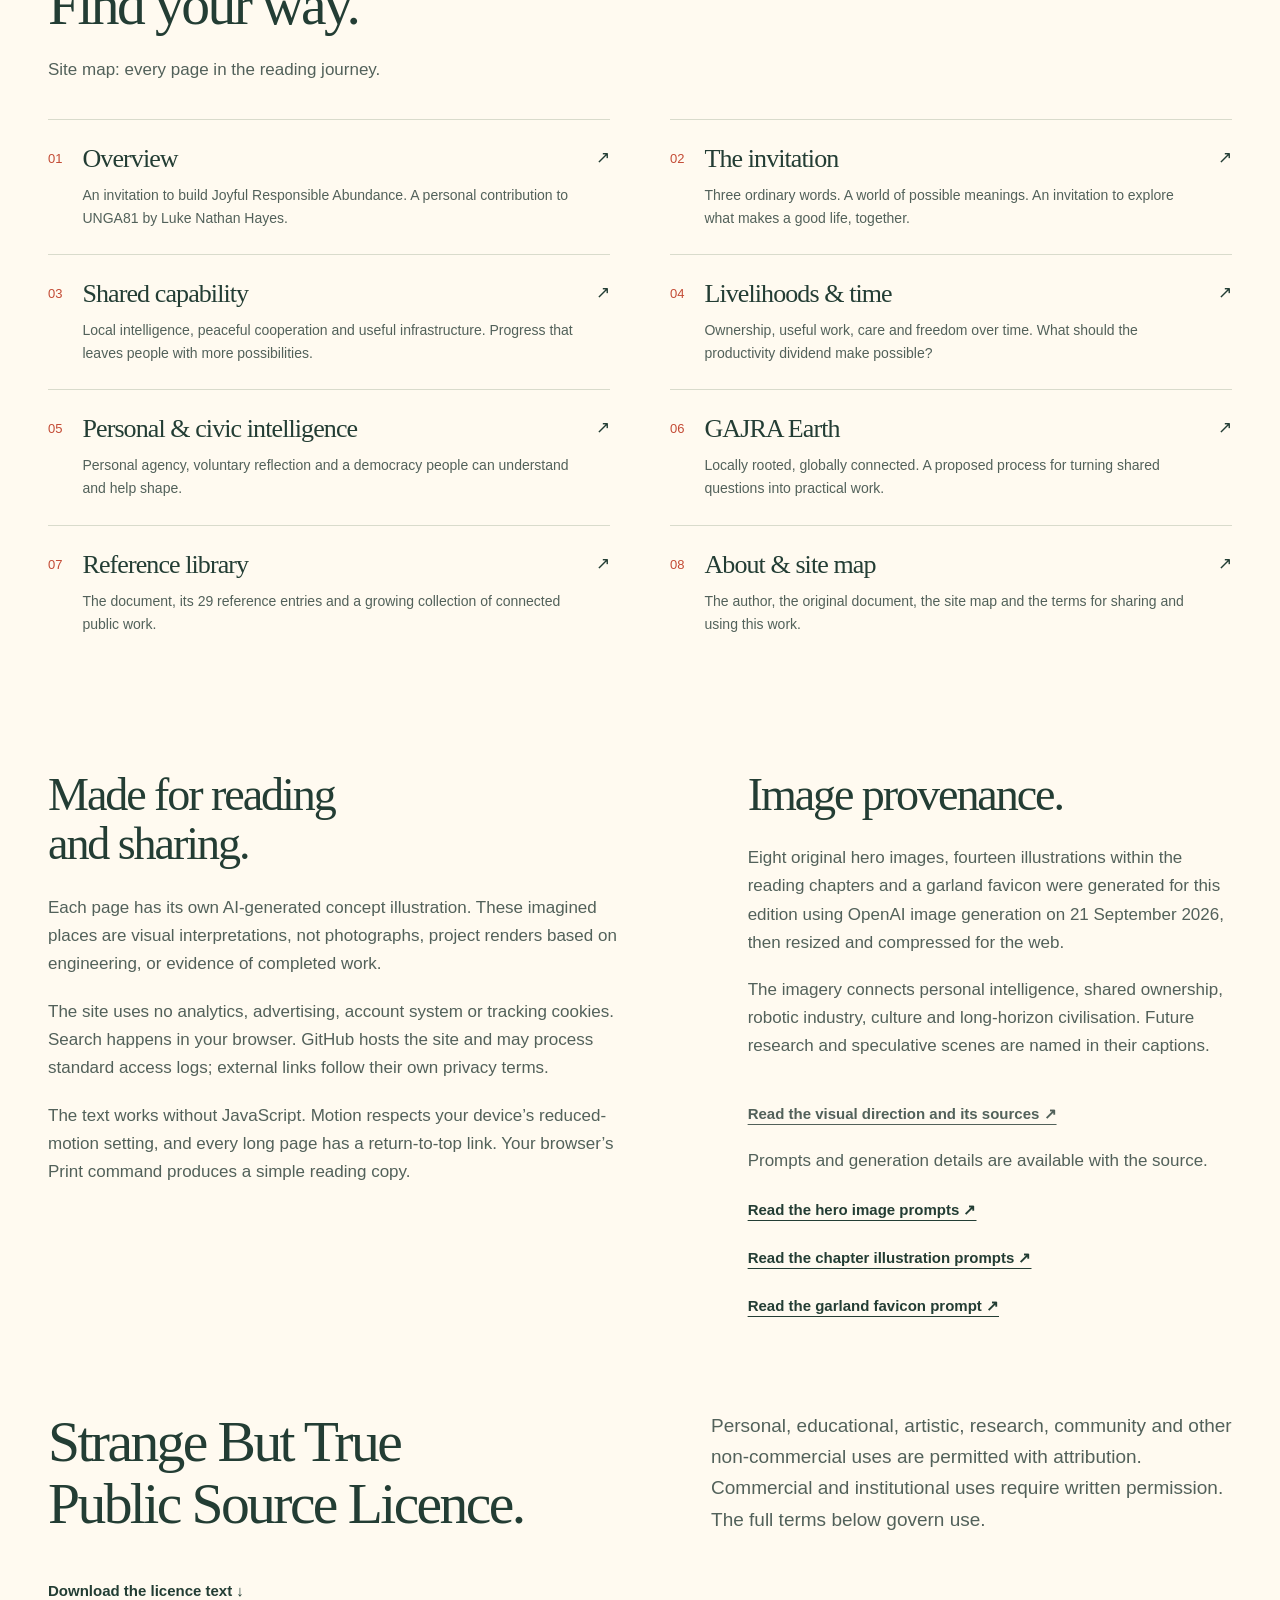
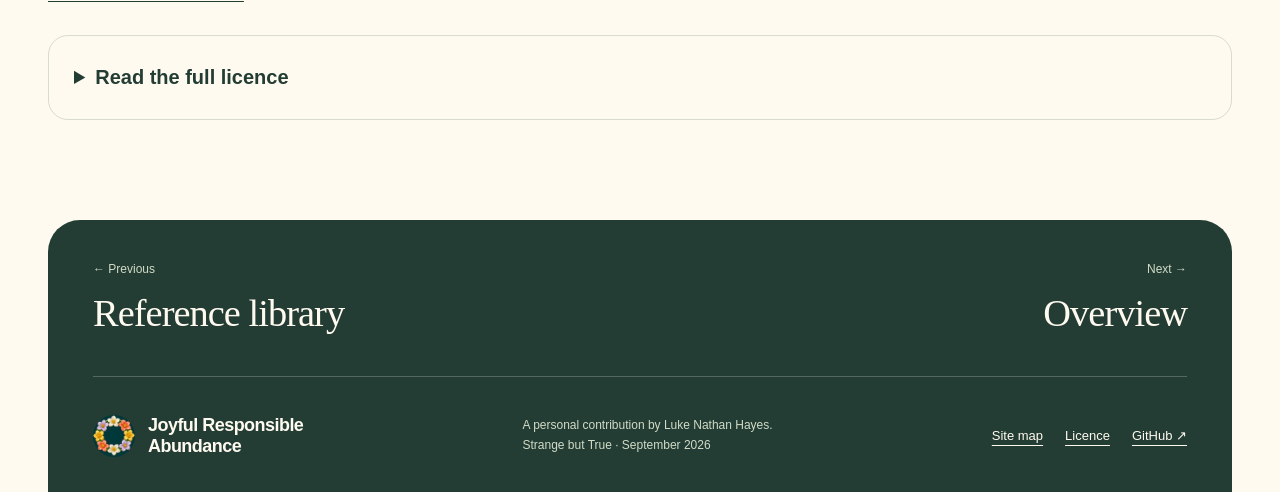
==== commit ae387cd1: "Ground visual direction in source papers and replace all chapter heroes" ====
--- a/about.html
+++ b/about.html
@@ -1,2 +1,2 @@
 <!doctype html>
-<html lang="en-AU"><head><meta charset="utf-8"><meta name="viewport" content="width=device-width, initial-scale=1"><meta name="theme-color" content="#fffaf0"><title>An open invitation. A clear foundation. | Joyful Responsible Abundance</title><meta name="description" content="The author, the original document, the site map and the terms for sharing and using this work."><link rel="canonical" href="https://auraofintelligence.github.io/UNGA81-Luke-Hayes/about.html"><meta property="og:type" content="website"><meta property="og:title" content="An open invitation. A clear foundation."><meta property="og:description" content="The author, the original document, the site map and the terms for sharing and using this work."><meta property="og:url" content="https://auraofintelligence.github.io/UNGA81-Luke-Hayes/about.html"><meta property="og:image" content="https://auraofintelligence.github.io/UNGA81-Luke-Hayes/assets/images/social.jpg"><meta property="og:image:alt" content="An imagined garland of garden islands connected by bridges"><meta name="twitter:card" content="summary_large_image"><link rel="icon" href="favicon.ico" sizes="16x16 32x32 48x48"><link rel="icon" href="assets/favicon-32.png" type="image/png" sizes="32x32"><link rel="apple-touch-icon" href="assets/apple-touch-icon.png"><link rel="manifest" href="site.webmanifest"><link rel="stylesheet" href="assets/site.css"><script src="assets/site.js" defer></script><script type="application/ld+json">{"@context": "https://schema.org", "@type": "WebPage", "name": "An open invitation. A clear foundation.", "url": "https://auraofintelligence.github.io/UNGA81-Luke-Hayes/about.html", "description": "The author, the original document, the site map and the terms for sharing and using this work.", "inLanguage": "en-AU", "author": {"@type": "Person", "name": "Luke Nathan Hayes"}, "isPartOf": {"@type": "WebSite", "name": "Joyful Responsible Abundance", "url": "https://auraofintelligence.github.io/UNGA81-Luke-Hayes/"}}</script></head><body id="top" class="page-about"><a class="skip-link" href="#main">Skip to content</a><div class="reading-progress" aria-hidden="true"></div><header class="site-header wrap"><a class="brand" href="index.html" aria-label="Joyful Responsible Abundance home"><img class="brand-mark" src="assets/brand-garland.png" width="42" height="42" alt=""><span>Joyful Responsible<br>Abundance</span></a><nav class="desktop-nav" aria-label="Main"><a href="invitation.html" >The invitation</a><a href="library.html" >Reference library</a><a href="about.html" aria-current="page">About</a></nav><details class="site-menu"><summary>Explore <span aria-hidden="true">＋</span></summary><nav aria-label="All pages"><a href="index.html">Overview</a><a href="invitation.html">The invitation</a><a href="capability.html">Shared capability</a><a href="livelihoods.html">Livelihoods &amp; time</a><a href="intelligence.html">Personal &amp; civic intelligence</a><a href="futures.html">GAJRA Earth</a><a href="library.html">Reference library</a><a href="about.html" aria-current="page">About &amp; site map</a></nav></details></header><main id="main"><section class="page-intro wrap"><h1>An open invitation. A clear foundation.</h1><p class="lead">The author, the original document, the site map and the terms for sharing and using this work.</p></section><figure class="hero-art wrap"><img class="" src="assets/images/about-1536.webp" srcset="assets/images/about-768.webp 768w, assets/images/about-1536.webp 1536w" sizes="(max-width: 760px) 100vw, 92vw" width="1536" height="1024" alt="An eight-petalled sculptural flower at the centre of connected garden paths." fetchpriority="high" decoding="async"><figcaption>AI-generated concept illustration. An imagined possibility.</figcaption></figure><div class="about-grid wrap"><section><h2>From Minjerribah,<br>to an open question.</h2><p class="lead">Luke Nathan Hayes</p><p>Strange but True: Tech, art and ideas that'll help.<br>Minjerribah / North Stradbroke Island, Queensland, Australia.</p><p>This independent personal contribution responds to the UNGA81 theme, “Restoring Trust, Managing Transformation: A United Nations That Delivers for All”. It connects the author’s work on intelligence, ownership, livelihoods, democratic participation and possible futures.</p><p>The proposals are invitations to inquiry and practical experimentation. Their inclusion does not imply that a programme is operating, a treaty interpretation is authoritative, or an institution endorses this contribution.</p><a class="text-link" href="mailto:auraofintelligence@gmail.com">Contact Luke ↗</a></section><aside class="about-card"><h2>Keep the source close.</h2><p>The supplied PDF is preserved byte for byte. The five reading chapters reproduce its body text, with web headings, navigation and clearly separated reading notes.</p><p>The reference library retains all 29 entries. Additional links and notes belong to the web edition; missing files remain labelled.</p><a class="button" href="documents/UNGA81_Joyful_Responsible_Abundance_Refined.pdf">Original document ↗</a><a class="text-link" href="https://github.com/auraofintelligence/UNGA81-Luke-Hayes">View the public repository ↗</a></aside></div><section class="wrap site-map" id="site-map"><h2>Find your way.</h2><p>Site map: every page in the reading journey.</p><nav class="map-links" aria-label="Site map"><a href="index.html"><span>01</span><div><h3>Overview</h3><p>An invitation to build Joyful Responsible Abundance. A personal contribution to UNGA81 by Luke Nathan Hayes.</p></div><span aria-hidden="true">↗</span></a><a href="invitation.html"><span>02</span><div><h3>The invitation</h3><p>Three ordinary words. A world of possible meanings. An invitation to explore what makes a good life, together.</p></div><span aria-hidden="true">↗</span></a><a href="capability.html"><span>03</span><div><h3>Shared capability</h3><p>Local intelligence, peaceful cooperation and useful infrastructure. Progress that leaves people with more possibilities.</p></div><span aria-hidden="true">↗</span></a><a href="livelihoods.html"><span>04</span><div><h3>Livelihoods &amp; time</h3><p>Ownership, useful work, care and freedom over time. What should the productivity dividend make possible?</p></div><span aria-hidden="true">↗</span></a><a href="intelligence.html"><span>05</span><div><h3>Personal &amp; civic intelligence</h3><p>Personal agency, voluntary reflection and a democracy people can understand and help shape.</p></div><span aria-hidden="true">↗</span></a><a href="futures.html"><span>06</span><div><h3>GAJRA Earth</h3><p>Locally rooted, globally connected. A proposed process for turning shared questions into practical work.</p></div><span aria-hidden="true">↗</span></a><a href="library.html"><span>07</span><div><h3>Reference library</h3><p>The document, its 29 reference entries and a growing collection of connected public work.</p></div><span aria-hidden="true">↗</span></a><a href="about.html"><span>08</span><div><h3>About &amp; site map</h3><p>The author, the original document, the site map and the terms for sharing and using this work.</p></div><span aria-hidden="true">↗</span></a></nav></section><section class="wrap about-grid"><div><h2>Made for reading<br>and sharing.</h2><p>Each page has its own AI-generated concept illustration. These imagined places are visual interpretations, not photographs, project renders based on engineering, or evidence of completed work.</p><p>The site uses no analytics, advertising, account system or tracking cookies. Search happens in your browser. GitHub hosts the site and may process standard access logs; external links follow their own privacy terms.</p><p>The text works without JavaScript. Motion respects your device’s reduced-motion setting, and every long page has a return-to-top link. Your browser’s Print command produces a simple reading copy.</p></div><div><h2>Image provenance.</h2><p>Eight original hero images, fourteen illustrations within the reading chapters and a garland favicon were generated for this edition using OpenAI image generation on 21 September 2026, then resized and compressed for the web.</p><p>Prompts and generation details are available with the source.</p><a class="text-link" href="data/image-prompts.json">Read the hero image prompts ↗</a><br><a class="text-link" href="data/inline-illustrations.json">Read the chapter illustration prompts ↗</a><br><a class="text-link" href="data/favicon-prompt.json">Read the garland favicon prompt ↗</a></div></section><section class="wrap licence-section" id="licence"><div class="section-heading"><h2>Strange But True<br>Public Source Licence.</h2><p>Personal, educational, artistic, research, community and other non-commercial uses are permitted with attribution. Commercial and institutional uses require written permission. The full terms below govern use.</p></div><a class="text-link" href="LICENCE.md">Download the licence text ↓</a><details class="licence-details"><summary>Read the full licence</summary><div class="prose"><p>Copyright (c) 2026 Luke Nathan Hayes / Strange But True / Aura of Intelligence.</p><p>All rights reserved except as allowed below.</p><p>This is a plain-language licence for A fair go in the age of intelligence.</p><p>This is not an open-source licence. It is a public source licence: people can read, learn from and use the work personally, but commercial and corporate rights stay with Luke Nathan Hayes.</p><h3>1. What You Can Do</h3><p>You may view, share, clone, study, reference and adapt this repo for personal, educational, artistic, research, community or other non-commercial use.</p><p>You may use a personal AI assistant to help read, explain or adapt the repo for those allowed non-commercial uses.</p><p>If you use or adapt the work, give clear credit:</p><p>Based on A fair go in the age of intelligence by Luke Nathan Hayes / Strange But True / Aura of Intelligence.</p><p>Original project: https://github.com/auraofintelligence/UNGA81-Luke-Hayes</p><p>Used under the Strange But True Public Source Licence.</p><h3>2. What You Cannot Do Without Permission</h3><p>You may not use this repo, its code, ideas, text, designs, workflows, data structures, assets, names or close derivatives for commercial, corporate, institutional, government, startup, agency, client or employer purposes without written permission from Luke Nathan Hayes.</p><p>That means you may not:</p><ul><li>sell, monetise, repackage, licence, sponsor, advertise with or commercially distribute the work;</li><li>use it in paid products, SaaS tools, client work, consulting, courses, workshops, dashboards, templates or commercial infrastructure;</li><li>use it inside a company, agency, startup, institution, government body or funded commercial project;</li><li>use it for commercial AI training, datasets, embeddings, knowledge bases, agents, model products or evaluation systems;</li><li>remove attribution or present the work as your own;</li><li>use Strange But True, Aura of Intelligence, Luke Nathan Hayes, project names, screenshots, music, writing, images or brand material to imply endorsement, partnership or approval.</li></ul><h3>3. Commercial Rights</h3><p>All commercial rights are reserved to Luke Nathan Hayes.</p><p>Commercial use requires written permission from Luke Nathan Hayes. Permission can be granted, denied, limited, priced or handled under a separate agreement.</p><h3>4. Your Own Outputs</h3><p>If this repo lets you create your own notes, Markdown files, exports, maps, profiles, plans or other personal outputs, those outputs belong to you.</p><p>You are responsible for what you put into the tool, what you export, and where you share it.</p><h3>5. Third-Party Material</h3><p>This licence only covers original material created by Luke Nathan Hayes / Strange But True / Aura of Intelligence.</p><p>Third-party libraries, fonts, APIs, platforms, services or embedded material keep their own licences.</p><h3>6. No Harmful Or Misleading Use</h3><p>You may not use this repo or its material for deceptive, exploitative, aggressive, hateful, harassing, unsafe or harmful purposes.</p><p>You may not use it to mislead people about privacy, security, law, finance, health, public safety, governance, crypto, AI capability or current events.</p><h3>7. No Warranty</h3><p>This repo is provided as-is.</p><p>Luke Nathan Hayes / Strange But True / Aura of Intelligence make no warranties and accept no liability for how you use, adapt, interpret, deploy or rely on this material.</p><p>Public prototypes are not finished legal, medical, financial, privacy, security, public-safety, governance, crypto, AI-governance or production infrastructure unless Luke Nathan Hayes explicitly says so in writing.</p></div></details></section></main><footer class="wrap footer"><nav class="page-turns" aria-label="Previous and next pages"><a href="library.html"><small>← Previous</small><span>Reference library</span></a><a href="index.html"><small>Next →</small><span>Overview</span></a></nav><div class="footer-base"><a class="brand" href="index.html"><img class="brand-mark" src="assets/brand-garland.png" width="42" height="42" alt=""><span>Joyful Responsible<br>Abundance</span></a><p>A personal contribution by Luke Nathan Hayes.<br>Strange but True · September 2026</p><nav aria-label="Footer"><a href="about.html#site-map">Site map</a><a href="about.html#licence">Licence</a><a href="https://github.com/auraofintelligence/UNGA81-Luke-Hayes">GitHub ↗</a></nav></div></footer><a href="#top" class="back-top" aria-label="Back to top"><span aria-hidden="true">↑</span><span class="top-label">Top</span></a></body></html>+<html lang="en-AU"><head><meta charset="utf-8"><meta name="viewport" content="width=device-width, initial-scale=1"><meta name="theme-color" content="#fffaf0"><title>An open invitation. A clear foundation. | Joyful Responsible Abundance</title><meta name="description" content="The author, the original document, the site map and the terms for sharing and using this work."><link rel="canonical" href="https://auraofintelligence.github.io/UNGA81-Luke-Hayes/about.html"><meta property="og:type" content="website"><meta property="og:title" content="An open invitation. A clear foundation."><meta property="og:description" content="The author, the original document, the site map and the terms for sharing and using this work."><meta property="og:url" content="https://auraofintelligence.github.io/UNGA81-Luke-Hayes/about.html"><meta property="og:image" content="https://auraofintelligence.github.io/UNGA81-Luke-Hayes/assets/images/social.jpg?v=civilisation-20260921"><meta property="og:image:alt" content="A speculative coastal generation city combines active public spaces with subterranean transport, robotic industry and material recovery."><meta name="twitter:card" content="summary_large_image"><link rel="icon" href="favicon.ico" sizes="16x16 32x32 48x48"><link rel="icon" href="assets/favicon-32.png" type="image/png" sizes="32x32"><link rel="apple-touch-icon" href="assets/apple-touch-icon.png"><link rel="manifest" href="site.webmanifest"><link rel="stylesheet" href="assets/site.css"><script src="assets/site.js" defer></script><script type="application/ld+json">{"@context": "https://schema.org", "@type": "WebPage", "name": "An open invitation. A clear foundation.", "url": "https://auraofintelligence.github.io/UNGA81-Luke-Hayes/about.html", "description": "The author, the original document, the site map and the terms for sharing and using this work.", "inLanguage": "en-AU", "author": {"@type": "Person", "name": "Luke Nathan Hayes"}, "isPartOf": {"@type": "WebSite", "name": "Joyful Responsible Abundance", "url": "https://auraofintelligence.github.io/UNGA81-Luke-Hayes/"}}</script></head><body id="top" class="page-about"><a class="skip-link" href="#main">Skip to content</a><div class="reading-progress" aria-hidden="true"></div><header class="site-header wrap"><a class="brand" href="index.html" aria-label="Joyful Responsible Abundance home"><img class="brand-mark" src="assets/brand-garland.png" width="42" height="42" alt=""><span>Joyful Responsible<br>Abundance</span></a><nav class="desktop-nav" aria-label="Main"><a href="invitation.html" >The invitation</a><a href="library.html" >Reference library</a><a href="about.html" aria-current="page">About</a></nav><details class="site-menu"><summary>Explore <span aria-hidden="true">＋</span></summary><nav aria-label="All pages"><a href="index.html">Overview</a><a href="invitation.html">The invitation</a><a href="capability.html">Shared capability</a><a href="livelihoods.html">Livelihoods &amp; time</a><a href="intelligence.html">Personal &amp; civic intelligence</a><a href="futures.html">GAJRA Earth</a><a href="library.html">Reference library</a><a href="about.html" aria-current="page">About &amp; site map</a></nav></details></header><main id="main"><section class="page-intro wrap"><h1>An open invitation. A clear foundation.</h1><p class="lead">The author, the original document, the site map and the terms for sharing and using this work.</p></section><figure class="hero-art wrap"><img class="" src="assets/images/about-1536.webp?v=civilisation-20260921" srcset="assets/images/about-768.webp?v=civilisation-20260921 768w, assets/images/about-1536.webp?v=civilisation-20260921 1536w" sizes="(max-width: 760px) 100vw, 92vw" width="1536" height="1024" alt="A coastal studio looks across a modern Australian city, with a desk holding documents and a wearable prototype." fetchpriority="high" decoding="async"><figcaption>concept illustration · AI-generated</figcaption></figure><div class="about-grid wrap"><section><h2>From Minjerribah,<br>to an open question.</h2><p class="lead">Luke Nathan Hayes</p><p>Strange but True: Tech, art and ideas that'll help.<br>Minjerribah / North Stradbroke Island, Queensland, Australia.</p><p>This independent personal contribution responds to the UNGA81 theme, “Restoring Trust, Managing Transformation: A United Nations That Delivers for All”. It connects the author’s work on intelligence, ownership, livelihoods, democratic participation and possible futures.</p><p>The proposals are invitations to inquiry and practical experimentation. Their inclusion does not imply that a programme is operating, a treaty interpretation is authoritative, or an institution endorses this contribution.</p><a class="text-link" href="mailto:auraofintelligence@gmail.com">Contact Luke ↗</a></section><aside class="about-card"><h2>Keep the source close.</h2><p>The supplied PDF is preserved byte for byte. The five reading chapters reproduce its body text, with web headings, navigation and clearly separated reading notes.</p><p>The reference library retains all 29 entries. Additional links and notes belong to the web edition; missing files remain labelled.</p><a class="button" href="documents/UNGA81_Joyful_Responsible_Abundance_Refined.pdf">Original document ↗</a><a class="text-link" href="https://github.com/auraofintelligence/UNGA81-Luke-Hayes">View the public repository ↗</a></aside></div><section class="wrap site-map" id="site-map"><h2>Find your way.</h2><p>Site map: every page in the reading journey.</p><nav class="map-links" aria-label="Site map"><a href="index.html"><span>01</span><div><h3>Overview</h3><p>An invitation to build Joyful Responsible Abundance. A personal contribution to UNGA81 by Luke Nathan Hayes.</p></div><span aria-hidden="true">↗</span></a><a href="invitation.html"><span>02</span><div><h3>The invitation</h3><p>Three ordinary words. A world of possible meanings. An invitation to explore what makes a good life, together.</p></div><span aria-hidden="true">↗</span></a><a href="capability.html"><span>03</span><div><h3>Shared capability</h3><p>Local intelligence, peaceful cooperation and useful infrastructure. Progress that leaves people with more possibilities.</p></div><span aria-hidden="true">↗</span></a><a href="livelihoods.html"><span>04</span><div><h3>Livelihoods &amp; time</h3><p>Ownership, useful work, care and freedom over time. What should the productivity dividend make possible?</p></div><span aria-hidden="true">↗</span></a><a href="intelligence.html"><span>05</span><div><h3>Personal &amp; civic intelligence</h3><p>Personal agency, voluntary reflection and a democracy people can understand and help shape.</p></div><span aria-hidden="true">↗</span></a><a href="futures.html"><span>06</span><div><h3>GAJRA Earth</h3><p>Locally rooted, globally connected. A proposed process for turning shared questions into practical work.</p></div><span aria-hidden="true">↗</span></a><a href="library.html"><span>07</span><div><h3>Reference library</h3><p>The document, its 29 reference entries and a growing collection of connected public work.</p></div><span aria-hidden="true">↗</span></a><a href="about.html"><span>08</span><div><h3>About &amp; site map</h3><p>The author, the original document, the site map and the terms for sharing and using this work.</p></div><span aria-hidden="true">↗</span></a></nav></section><section class="wrap about-grid"><div><h2>Made for reading<br>and sharing.</h2><p>Each page has its own AI-generated concept illustration. These imagined places are visual interpretations, not photographs, project renders based on engineering, or evidence of completed work.</p><p>The site uses no analytics, advertising, account system or tracking cookies. Search happens in your browser. GitHub hosts the site and may process standard access logs; external links follow their own privacy terms.</p><p>The text works without JavaScript. Motion respects your device’s reduced-motion setting, and every long page has a return-to-top link. Your browser’s Print command produces a simple reading copy.</p></div><div><h2>Image provenance.</h2><p>Eight original hero images, fourteen illustrations within the reading chapters and a garland favicon were generated for this edition using OpenAI image generation on 21 September 2026, then resized and compressed for the web.</p><p>The imagery connects personal intelligence, shared ownership, robotic industry, culture and long-horizon civilisation. Future research and speculative scenes are named in their captions.</p><p><a class="text-link" href="data/visual-direction.md">Read the visual direction and its sources ↗</a></p><p>Prompts and generation details are available with the source.</p><a class="text-link" href="data/image-prompts.json">Read the hero image prompts ↗</a><br><a class="text-link" href="data/inline-illustrations.json">Read the chapter illustration prompts ↗</a><br><a class="text-link" href="data/favicon-prompt.json">Read the garland favicon prompt ↗</a></div></section><section class="wrap licence-section" id="licence"><div class="section-heading"><h2>Strange But True<br>Public Source Licence.</h2><p>Personal, educational, artistic, research, community and other non-commercial uses are permitted with attribution. Commercial and institutional uses require written permission. The full terms below govern use.</p></div><a class="text-link" href="LICENCE.md">Download the licence text ↓</a><details class="licence-details"><summary>Read the full licence</summary><div class="prose"><p>Copyright (c) 2026 Luke Nathan Hayes / Strange But True / Aura of Intelligence.</p><p>All rights reserved except as allowed below.</p><p>This is a plain-language licence for A fair go in the age of intelligence.</p><p>This is not an open-source licence. It is a public source licence: people can read, learn from and use the work personally, but commercial and corporate rights stay with Luke Nathan Hayes.</p><h3>1. What You Can Do</h3><p>You may view, share, clone, study, reference and adapt this repo for personal, educational, artistic, research, community or other non-commercial use.</p><p>You may use a personal AI assistant to help read, explain or adapt the repo for those allowed non-commercial uses.</p><p>If you use or adapt the work, give clear credit:</p><p>Based on A fair go in the age of intelligence by Luke Nathan Hayes / Strange But True / Aura of Intelligence.</p><p>Original project: https://github.com/auraofintelligence/UNGA81-Luke-Hayes</p><p>Used under the Strange But True Public Source Licence.</p><h3>2. What You Cannot Do Without Permission</h3><p>You may not use this repo, its code, ideas, text, designs, workflows, data structures, assets, names or close derivatives for commercial, corporate, institutional, government, startup, agency, client or employer purposes without written permission from Luke Nathan Hayes.</p><p>That means you may not:</p><ul><li>sell, monetise, repackage, licence, sponsor, advertise with or commercially distribute the work;</li><li>use it in paid products, SaaS tools, client work, consulting, courses, workshops, dashboards, templates or commercial infrastructure;</li><li>use it inside a company, agency, startup, institution, government body or funded commercial project;</li><li>use it for commercial AI training, datasets, embeddings, knowledge bases, agents, model products or evaluation systems;</li><li>remove attribution or present the work as your own;</li><li>use Strange But True, Aura of Intelligence, Luke Nathan Hayes, project names, screenshots, music, writing, images or brand material to imply endorsement, partnership or approval.</li></ul><h3>3. Commercial Rights</h3><p>All commercial rights are reserved to Luke Nathan Hayes.</p><p>Commercial use requires written permission from Luke Nathan Hayes. Permission can be granted, denied, limited, priced or handled under a separate agreement.</p><h3>4. Your Own Outputs</h3><p>If this repo lets you create your own notes, Markdown files, exports, maps, profiles, plans or other personal outputs, those outputs belong to you.</p><p>You are responsible for what you put into the tool, what you export, and where you share it.</p><h3>5. Third-Party Material</h3><p>This licence only covers original material created by Luke Nathan Hayes / Strange But True / Aura of Intelligence.</p><p>Third-party libraries, fonts, APIs, platforms, services or embedded material keep their own licences.</p><h3>6. No Harmful Or Misleading Use</h3><p>You may not use this repo or its material for deceptive, exploitative, aggressive, hateful, harassing, unsafe or harmful purposes.</p><p>You may not use it to mislead people about privacy, security, law, finance, health, public safety, governance, crypto, AI capability or current events.</p><h3>7. No Warranty</h3><p>This repo is provided as-is.</p><p>Luke Nathan Hayes / Strange But True / Aura of Intelligence make no warranties and accept no liability for how you use, adapt, interpret, deploy or rely on this material.</p><p>Public prototypes are not finished legal, medical, financial, privacy, security, public-safety, governance, crypto, AI-governance or production infrastructure unless Luke Nathan Hayes explicitly says so in writing.</p></div></details></section></main><footer class="wrap footer"><nav class="page-turns" aria-label="Previous and next pages"><a href="library.html"><small>← Previous</small><span>Reference library</span></a><a href="index.html"><small>Next →</small><span>Overview</span></a></nav><div class="footer-base"><a class="brand" href="index.html"><img class="brand-mark" src="assets/brand-garland.png" width="42" height="42" alt=""><span>Joyful Responsible<br>Abundance</span></a><p>A personal contribution by Luke Nathan Hayes.<br>Strange but True · September 2026</p><nav aria-label="Footer"><a href="about.html#site-map">Site map</a><a href="about.html#licence">Licence</a><a href="https://github.com/auraofintelligence/UNGA81-Luke-Hayes">GitHub ↗</a></nav></div></footer><a href="#top" class="back-top" aria-label="Back to top"><span aria-hidden="true">↑</span><span class="top-label">Top</span></a></body></html>
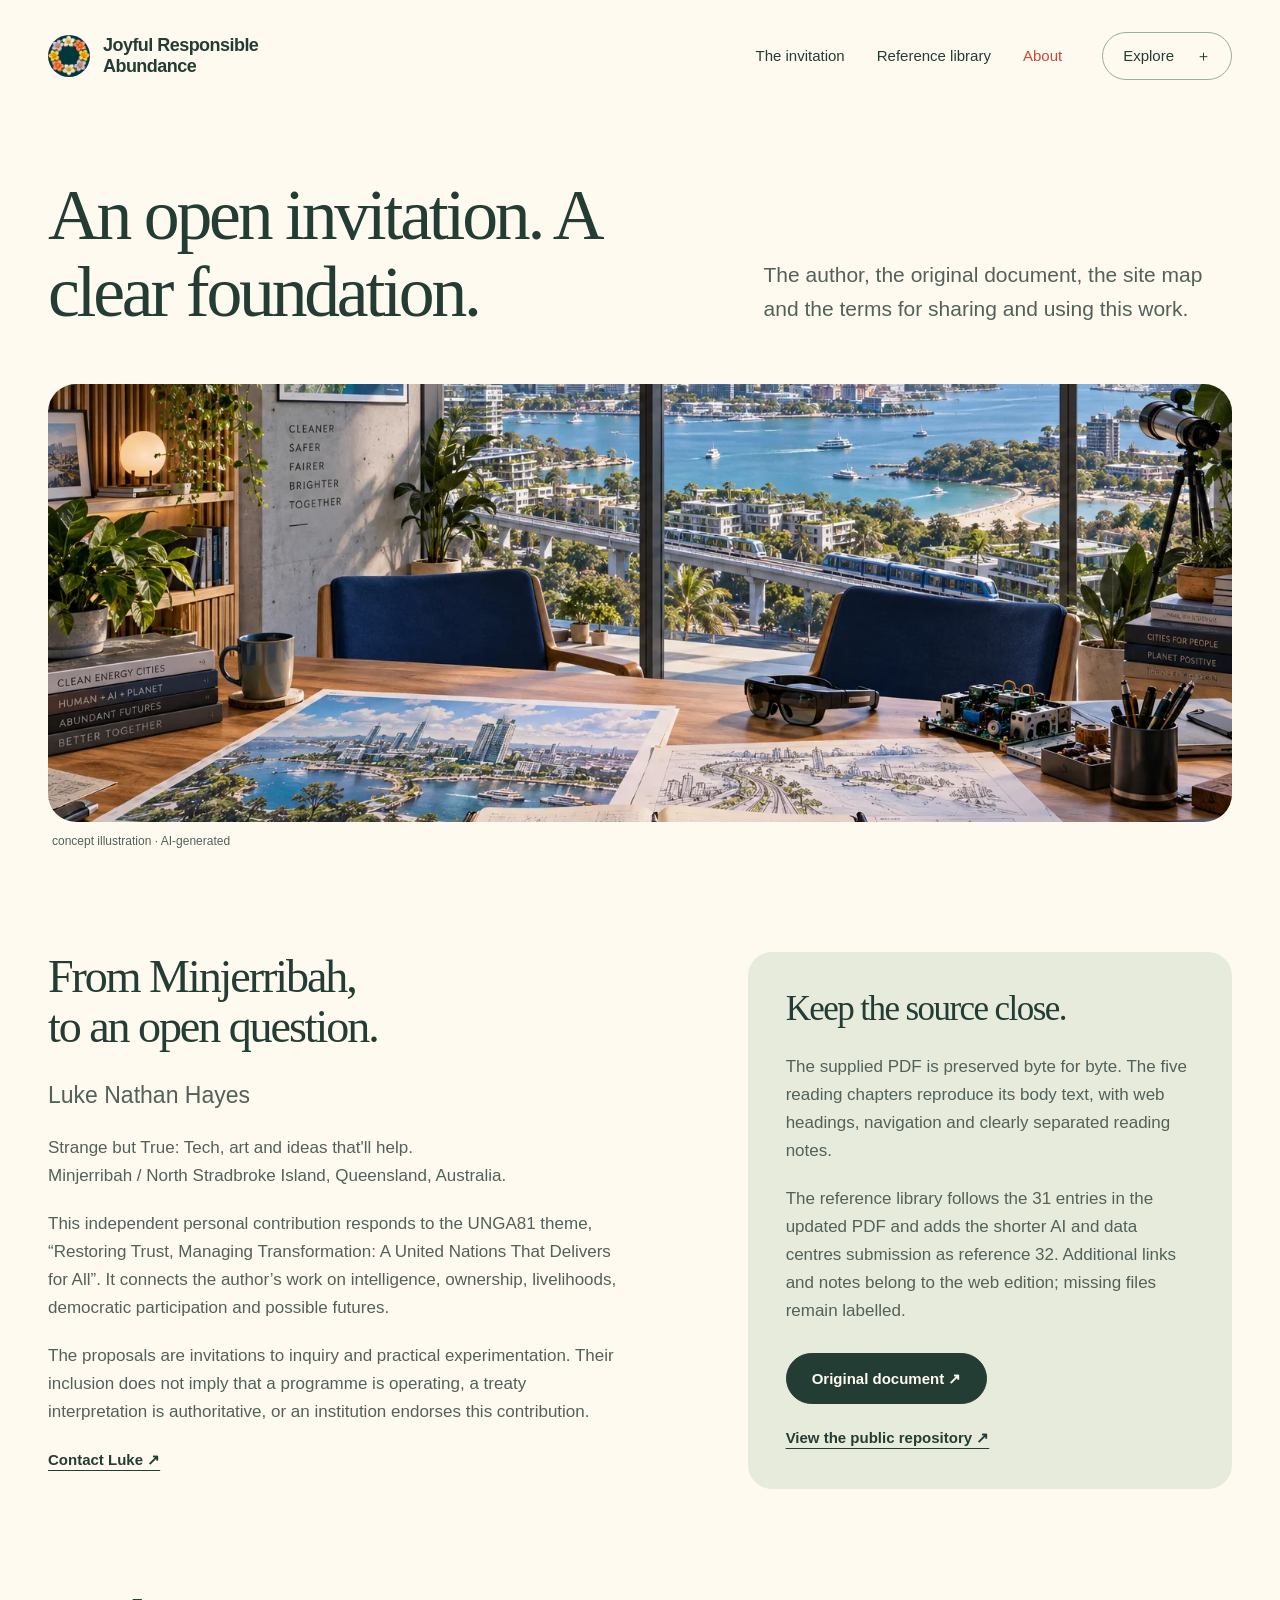
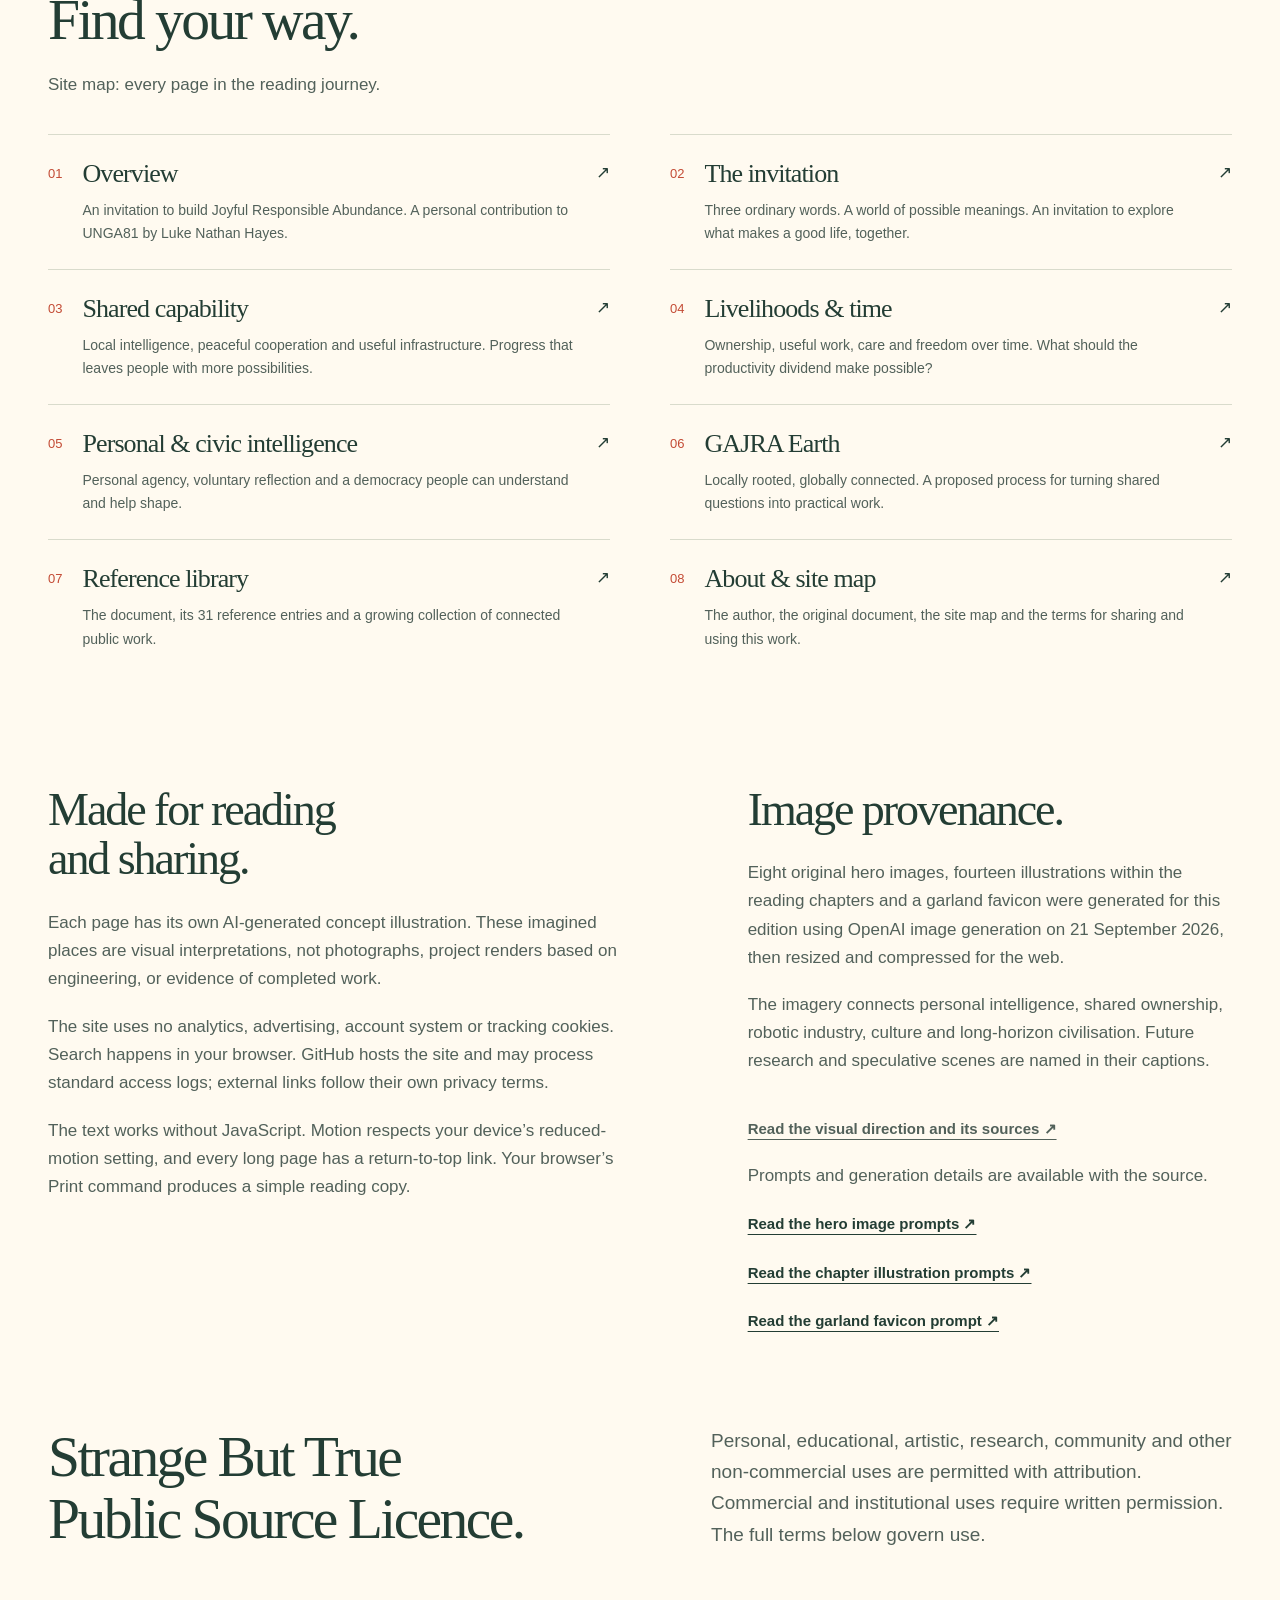
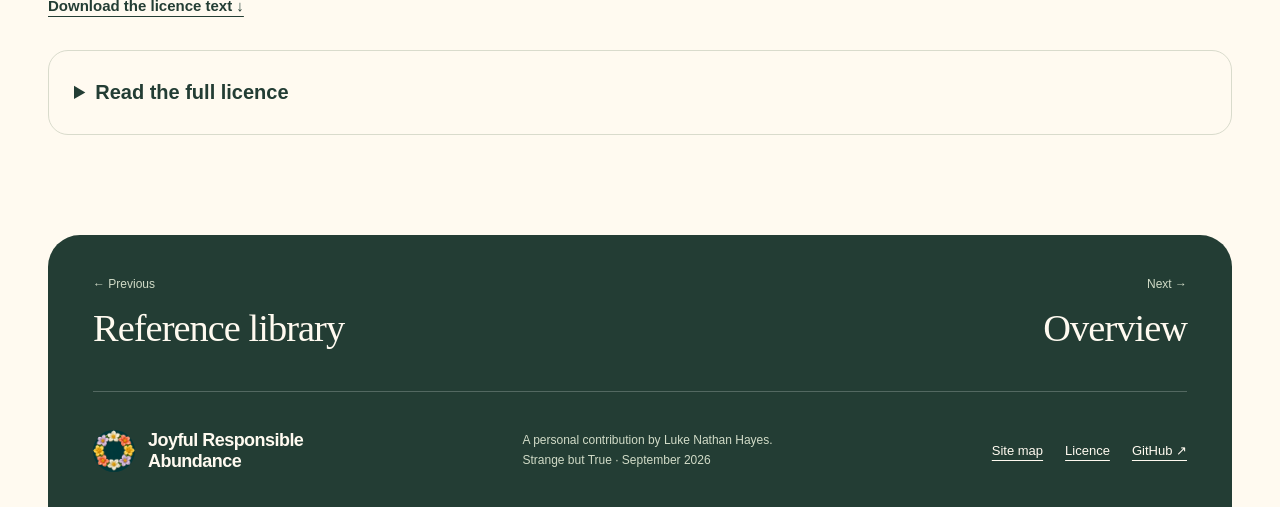
==== commit a874466d: "Publish three supporting submissions and updated linked contribution PDF" ====
--- a/about.html
+++ b/about.html
@@ -1,2 +1,2 @@
 <!doctype html>
-<html lang="en-AU"><head><meta charset="utf-8"><meta name="viewport" content="width=device-width, initial-scale=1"><meta name="theme-color" content="#fffaf0"><title>An open invitation. A clear foundation. | Joyful Responsible Abundance</title><meta name="description" content="The author, the original document, the site map and the terms for sharing and using this work."><link rel="canonical" href="https://auraofintelligence.github.io/UNGA81-Luke-Hayes/about.html"><meta property="og:type" content="website"><meta property="og:title" content="An open invitation. A clear foundation."><meta property="og:description" content="The author, the original document, the site map and the terms for sharing and using this work."><meta property="og:url" content="https://auraofintelligence.github.io/UNGA81-Luke-Hayes/about.html"><meta property="og:image" content="https://auraofintelligence.github.io/UNGA81-Luke-Hayes/assets/images/social.jpg?v=civilisation-20260921"><meta property="og:image:alt" content="A speculative coastal generation city combines active public spaces with subterranean transport, robotic industry and material recovery."><meta name="twitter:card" content="summary_large_image"><link rel="icon" href="favicon.ico" sizes="16x16 32x32 48x48"><link rel="icon" href="assets/favicon-32.png" type="image/png" sizes="32x32"><link rel="apple-touch-icon" href="assets/apple-touch-icon.png"><link rel="manifest" href="site.webmanifest"><link rel="stylesheet" href="assets/site.css"><script src="assets/site.js" defer></script><script type="application/ld+json">{"@context": "https://schema.org", "@type": "WebPage", "name": "An open invitation. A clear foundation.", "url": "https://auraofintelligence.github.io/UNGA81-Luke-Hayes/about.html", "description": "The author, the original document, the site map and the terms for sharing and using this work.", "inLanguage": "en-AU", "author": {"@type": "Person", "name": "Luke Nathan Hayes"}, "isPartOf": {"@type": "WebSite", "name": "Joyful Responsible Abundance", "url": "https://auraofintelligence.github.io/UNGA81-Luke-Hayes/"}}</script></head><body id="top" class="page-about"><a class="skip-link" href="#main">Skip to content</a><div class="reading-progress" aria-hidden="true"></div><header class="site-header wrap"><a class="brand" href="index.html" aria-label="Joyful Responsible Abundance home"><img class="brand-mark" src="assets/brand-garland.png" width="42" height="42" alt=""><span>Joyful Responsible<br>Abundance</span></a><nav class="desktop-nav" aria-label="Main"><a href="invitation.html" >The invitation</a><a href="library.html" >Reference library</a><a href="about.html" aria-current="page">About</a></nav><details class="site-menu"><summary>Explore <span aria-hidden="true">＋</span></summary><nav aria-label="All pages"><a href="index.html">Overview</a><a href="invitation.html">The invitation</a><a href="capability.html">Shared capability</a><a href="livelihoods.html">Livelihoods &amp; time</a><a href="intelligence.html">Personal &amp; civic intelligence</a><a href="futures.html">GAJRA Earth</a><a href="library.html">Reference library</a><a href="about.html" aria-current="page">About &amp; site map</a></nav></details></header><main id="main"><section class="page-intro wrap"><h1>An open invitation. A clear foundation.</h1><p class="lead">The author, the original document, the site map and the terms for sharing and using this work.</p></section><figure class="hero-art wrap"><img class="" src="assets/images/about-1536.webp?v=civilisation-20260921" srcset="assets/images/about-768.webp?v=civilisation-20260921 768w, assets/images/about-1536.webp?v=civilisation-20260921 1536w" sizes="(max-width: 760px) 100vw, 92vw" width="1536" height="1024" alt="A coastal studio looks across a modern Australian city, with a desk holding documents and a wearable prototype." fetchpriority="high" decoding="async"><figcaption>concept illustration · AI-generated</figcaption></figure><div class="about-grid wrap"><section><h2>From Minjerribah,<br>to an open question.</h2><p class="lead">Luke Nathan Hayes</p><p>Strange but True: Tech, art and ideas that'll help.<br>Minjerribah / North Stradbroke Island, Queensland, Australia.</p><p>This independent personal contribution responds to the UNGA81 theme, “Restoring Trust, Managing Transformation: A United Nations That Delivers for All”. It connects the author’s work on intelligence, ownership, livelihoods, democratic participation and possible futures.</p><p>The proposals are invitations to inquiry and practical experimentation. Their inclusion does not imply that a programme is operating, a treaty interpretation is authoritative, or an institution endorses this contribution.</p><a class="text-link" href="mailto:auraofintelligence@gmail.com">Contact Luke ↗</a></section><aside class="about-card"><h2>Keep the source close.</h2><p>The supplied PDF is preserved byte for byte. The five reading chapters reproduce its body text, with web headings, navigation and clearly separated reading notes.</p><p>The reference library retains all 29 entries. Additional links and notes belong to the web edition; missing files remain labelled.</p><a class="button" href="documents/UNGA81_Joyful_Responsible_Abundance_Refined.pdf">Original document ↗</a><a class="text-link" href="https://github.com/auraofintelligence/UNGA81-Luke-Hayes">View the public repository ↗</a></aside></div><section class="wrap site-map" id="site-map"><h2>Find your way.</h2><p>Site map: every page in the reading journey.</p><nav class="map-links" aria-label="Site map"><a href="index.html"><span>01</span><div><h3>Overview</h3><p>An invitation to build Joyful Responsible Abundance. A personal contribution to UNGA81 by Luke Nathan Hayes.</p></div><span aria-hidden="true">↗</span></a><a href="invitation.html"><span>02</span><div><h3>The invitation</h3><p>Three ordinary words. A world of possible meanings. An invitation to explore what makes a good life, together.</p></div><span aria-hidden="true">↗</span></a><a href="capability.html"><span>03</span><div><h3>Shared capability</h3><p>Local intelligence, peaceful cooperation and useful infrastructure. Progress that leaves people with more possibilities.</p></div><span aria-hidden="true">↗</span></a><a href="livelihoods.html"><span>04</span><div><h3>Livelihoods &amp; time</h3><p>Ownership, useful work, care and freedom over time. What should the productivity dividend make possible?</p></div><span aria-hidden="true">↗</span></a><a href="intelligence.html"><span>05</span><div><h3>Personal &amp; civic intelligence</h3><p>Personal agency, voluntary reflection and a democracy people can understand and help shape.</p></div><span aria-hidden="true">↗</span></a><a href="futures.html"><span>06</span><div><h3>GAJRA Earth</h3><p>Locally rooted, globally connected. A proposed process for turning shared questions into practical work.</p></div><span aria-hidden="true">↗</span></a><a href="library.html"><span>07</span><div><h3>Reference library</h3><p>The document, its 29 reference entries and a growing collection of connected public work.</p></div><span aria-hidden="true">↗</span></a><a href="about.html"><span>08</span><div><h3>About &amp; site map</h3><p>The author, the original document, the site map and the terms for sharing and using this work.</p></div><span aria-hidden="true">↗</span></a></nav></section><section class="wrap about-grid"><div><h2>Made for reading<br>and sharing.</h2><p>Each page has its own AI-generated concept illustration. These imagined places are visual interpretations, not photographs, project renders based on engineering, or evidence of completed work.</p><p>The site uses no analytics, advertising, account system or tracking cookies. Search happens in your browser. GitHub hosts the site and may process standard access logs; external links follow their own privacy terms.</p><p>The text works without JavaScript. Motion respects your device’s reduced-motion setting, and every long page has a return-to-top link. Your browser’s Print command produces a simple reading copy.</p></div><div><h2>Image provenance.</h2><p>Eight original hero images, fourteen illustrations within the reading chapters and a garland favicon were generated for this edition using OpenAI image generation on 21 September 2026, then resized and compressed for the web.</p><p>The imagery connects personal intelligence, shared ownership, robotic industry, culture and long-horizon civilisation. Future research and speculative scenes are named in their captions.</p><p><a class="text-link" href="data/visual-direction.md">Read the visual direction and its sources ↗</a></p><p>Prompts and generation details are available with the source.</p><a class="text-link" href="data/image-prompts.json">Read the hero image prompts ↗</a><br><a class="text-link" href="data/inline-illustrations.json">Read the chapter illustration prompts ↗</a><br><a class="text-link" href="data/favicon-prompt.json">Read the garland favicon prompt ↗</a></div></section><section class="wrap licence-section" id="licence"><div class="section-heading"><h2>Strange But True<br>Public Source Licence.</h2><p>Personal, educational, artistic, research, community and other non-commercial uses are permitted with attribution. Commercial and institutional uses require written permission. The full terms below govern use.</p></div><a class="text-link" href="LICENCE.md">Download the licence text ↓</a><details class="licence-details"><summary>Read the full licence</summary><div class="prose"><p>Copyright (c) 2026 Luke Nathan Hayes / Strange But True / Aura of Intelligence.</p><p>All rights reserved except as allowed below.</p><p>This is a plain-language licence for A fair go in the age of intelligence.</p><p>This is not an open-source licence. It is a public source licence: people can read, learn from and use the work personally, but commercial and corporate rights stay with Luke Nathan Hayes.</p><h3>1. What You Can Do</h3><p>You may view, share, clone, study, reference and adapt this repo for personal, educational, artistic, research, community or other non-commercial use.</p><p>You may use a personal AI assistant to help read, explain or adapt the repo for those allowed non-commercial uses.</p><p>If you use or adapt the work, give clear credit:</p><p>Based on A fair go in the age of intelligence by Luke Nathan Hayes / Strange But True / Aura of Intelligence.</p><p>Original project: https://github.com/auraofintelligence/UNGA81-Luke-Hayes</p><p>Used under the Strange But True Public Source Licence.</p><h3>2. What You Cannot Do Without Permission</h3><p>You may not use this repo, its code, ideas, text, designs, workflows, data structures, assets, names or close derivatives for commercial, corporate, institutional, government, startup, agency, client or employer purposes without written permission from Luke Nathan Hayes.</p><p>That means you may not:</p><ul><li>sell, monetise, repackage, licence, sponsor, advertise with or commercially distribute the work;</li><li>use it in paid products, SaaS tools, client work, consulting, courses, workshops, dashboards, templates or commercial infrastructure;</li><li>use it inside a company, agency, startup, institution, government body or funded commercial project;</li><li>use it for commercial AI training, datasets, embeddings, knowledge bases, agents, model products or evaluation systems;</li><li>remove attribution or present the work as your own;</li><li>use Strange But True, Aura of Intelligence, Luke Nathan Hayes, project names, screenshots, music, writing, images or brand material to imply endorsement, partnership or approval.</li></ul><h3>3. Commercial Rights</h3><p>All commercial rights are reserved to Luke Nathan Hayes.</p><p>Commercial use requires written permission from Luke Nathan Hayes. Permission can be granted, denied, limited, priced or handled under a separate agreement.</p><h3>4. Your Own Outputs</h3><p>If this repo lets you create your own notes, Markdown files, exports, maps, profiles, plans or other personal outputs, those outputs belong to you.</p><p>You are responsible for what you put into the tool, what you export, and where you share it.</p><h3>5. Third-Party Material</h3><p>This licence only covers original material created by Luke Nathan Hayes / Strange But True / Aura of Intelligence.</p><p>Third-party libraries, fonts, APIs, platforms, services or embedded material keep their own licences.</p><h3>6. No Harmful Or Misleading Use</h3><p>You may not use this repo or its material for deceptive, exploitative, aggressive, hateful, harassing, unsafe or harmful purposes.</p><p>You may not use it to mislead people about privacy, security, law, finance, health, public safety, governance, crypto, AI capability or current events.</p><h3>7. No Warranty</h3><p>This repo is provided as-is.</p><p>Luke Nathan Hayes / Strange But True / Aura of Intelligence make no warranties and accept no liability for how you use, adapt, interpret, deploy or rely on this material.</p><p>Public prototypes are not finished legal, medical, financial, privacy, security, public-safety, governance, crypto, AI-governance or production infrastructure unless Luke Nathan Hayes explicitly says so in writing.</p></div></details></section></main><footer class="wrap footer"><nav class="page-turns" aria-label="Previous and next pages"><a href="library.html"><small>← Previous</small><span>Reference library</span></a><a href="index.html"><small>Next →</small><span>Overview</span></a></nav><div class="footer-base"><a class="brand" href="index.html"><img class="brand-mark" src="assets/brand-garland.png" width="42" height="42" alt=""><span>Joyful Responsible<br>Abundance</span></a><p>A personal contribution by Luke Nathan Hayes.<br>Strange but True · September 2026</p><nav aria-label="Footer"><a href="about.html#site-map">Site map</a><a href="about.html#licence">Licence</a><a href="https://github.com/auraofintelligence/UNGA81-Luke-Hayes">GitHub ↗</a></nav></div></footer><a href="#top" class="back-top" aria-label="Back to top"><span aria-hidden="true">↑</span><span class="top-label">Top</span></a></body></html>+<html lang="en-AU"><head><meta charset="utf-8"><meta name="viewport" content="width=device-width, initial-scale=1"><meta name="theme-color" content="#fffaf0"><title>An open invitation. A clear foundation. | Joyful Responsible Abundance</title><meta name="description" content="The author, the original document, the site map and the terms for sharing and using this work."><link rel="canonical" href="https://auraofintelligence.github.io/UNGA81-Luke-Hayes/about.html"><meta property="og:type" content="website"><meta property="og:title" content="An open invitation. A clear foundation."><meta property="og:description" content="The author, the original document, the site map and the terms for sharing and using this work."><meta property="og:url" content="https://auraofintelligence.github.io/UNGA81-Luke-Hayes/about.html"><meta property="og:image" content="https://auraofintelligence.github.io/UNGA81-Luke-Hayes/assets/images/social.jpg?v=civilisation-20260921b"><meta property="og:image:alt" content="A speculative coastal generation city combines active public spaces with subterranean transport, robotic industry and material recovery."><meta property="og:site_name" content="Joyful Responsible Abundance"><meta property="og:image:type" content="image/jpeg"><meta property="og:image:width" content="1200"><meta property="og:image:height" content="630"><meta name="twitter:card" content="summary_large_image"><meta name="twitter:title" content="An open invitation. A clear foundation."><meta name="twitter:description" content="The author, the original document, the site map and the terms for sharing and using this work."><meta name="twitter:image" content="https://auraofintelligence.github.io/UNGA81-Luke-Hayes/assets/images/social.jpg?v=civilisation-20260921b"><meta name="twitter:image:alt" content="A speculative coastal generation city combines active public spaces with subterranean transport, robotic industry and material recovery."><link rel="icon" href="favicon.ico" sizes="16x16 32x32 48x48"><link rel="icon" href="assets/favicon-32.png" type="image/png" sizes="32x32"><link rel="apple-touch-icon" href="assets/apple-touch-icon.png"><link rel="manifest" href="site.webmanifest"><link rel="stylesheet" href="assets/site.css"><script src="assets/site.js" defer></script><script type="application/ld+json">{"@context": "https://schema.org", "@type": "WebPage", "name": "An open invitation. A clear foundation.", "url": "https://auraofintelligence.github.io/UNGA81-Luke-Hayes/about.html", "description": "The author, the original document, the site map and the terms for sharing and using this work.", "inLanguage": "en-AU", "author": {"@type": "Person", "name": "Luke Nathan Hayes"}, "isPartOf": {"@type": "WebSite", "name": "Joyful Responsible Abundance", "url": "https://auraofintelligence.github.io/UNGA81-Luke-Hayes/"}}</script></head><body id="top" class="page-about"><a class="skip-link" href="#main">Skip to content</a><div class="reading-progress" aria-hidden="true"></div><header class="site-header wrap"><a class="brand" href="index.html" aria-label="Joyful Responsible Abundance home"><img class="brand-mark" src="assets/brand-garland.png" width="42" height="42" alt=""><span>Joyful Responsible<br>Abundance</span></a><nav class="desktop-nav" aria-label="Main"><a href="invitation.html" >The invitation</a><a href="library.html" >Reference library</a><a href="about.html" aria-current="page">About</a></nav><details class="site-menu"><summary>Explore <span aria-hidden="true">＋</span></summary><nav aria-label="All pages"><a href="index.html">Overview</a><a href="invitation.html">The invitation</a><a href="capability.html">Shared capability</a><a href="livelihoods.html">Livelihoods &amp; time</a><a href="intelligence.html">Personal &amp; civic intelligence</a><a href="futures.html">GAJRA Earth</a><a href="library.html">Reference library</a><a href="about.html" aria-current="page">About &amp; site map</a></nav></details></header><main id="main"><section class="page-intro wrap"><h1>An open invitation. A clear foundation.</h1><p class="lead">The author, the original document, the site map and the terms for sharing and using this work.</p></section><figure class="hero-art wrap"><img class="" src="assets/images/about-1536.webp?v=civilisation-20260921b" srcset="assets/images/about-768.webp?v=civilisation-20260921b 768w, assets/images/about-1536.webp?v=civilisation-20260921b 1536w" sizes="(max-width: 760px) 100vw, 92vw" width="1536" height="1024" alt="A coastal studio looks across a modern Australian city, with a desk holding documents and a wearable prototype." fetchpriority="high" decoding="async"><figcaption>concept illustration · AI-generated</figcaption></figure><div class="about-grid wrap"><section><h2>From Minjerribah,<br>to an open question.</h2><p class="lead">Luke Nathan Hayes</p><p>Strange but True: Tech, art and ideas that'll help.<br>Minjerribah / North Stradbroke Island, Queensland, Australia.</p><p>This independent personal contribution responds to the UNGA81 theme, “Restoring Trust, Managing Transformation: A United Nations That Delivers for All”. It connects the author’s work on intelligence, ownership, livelihoods, democratic participation and possible futures.</p><p>The proposals are invitations to inquiry and practical experimentation. Their inclusion does not imply that a programme is operating, a treaty interpretation is authoritative, or an institution endorses this contribution.</p><a class="text-link" href="mailto:auraofintelligence@gmail.com">Contact Luke ↗</a></section><aside class="about-card"><h2>Keep the source close.</h2><p>The supplied PDF is preserved byte for byte. The five reading chapters reproduce its body text, with web headings, navigation and clearly separated reading notes.</p><p>The reference library follows the 31 entries in the updated PDF and adds the shorter AI and data centres submission as reference 32. Additional links and notes belong to the web edition; missing files remain labelled.</p><a class="button" href="documents/UNGA81_Joyful_Responsible_Abundance_Refined.pdf">Original document ↗</a><a class="text-link" href="https://github.com/auraofintelligence/UNGA81-Luke-Hayes">View the public repository ↗</a></aside></div><section class="wrap site-map" id="site-map"><h2>Find your way.</h2><p>Site map: every page in the reading journey.</p><nav class="map-links" aria-label="Site map"><a href="index.html"><span>01</span><div><h3>Overview</h3><p>An invitation to build Joyful Responsible Abundance. A personal contribution to UNGA81 by Luke Nathan Hayes.</p></div><span aria-hidden="true">↗</span></a><a href="invitation.html"><span>02</span><div><h3>The invitation</h3><p>Three ordinary words. A world of possible meanings. An invitation to explore what makes a good life, together.</p></div><span aria-hidden="true">↗</span></a><a href="capability.html"><span>03</span><div><h3>Shared capability</h3><p>Local intelligence, peaceful cooperation and useful infrastructure. Progress that leaves people with more possibilities.</p></div><span aria-hidden="true">↗</span></a><a href="livelihoods.html"><span>04</span><div><h3>Livelihoods &amp; time</h3><p>Ownership, useful work, care and freedom over time. What should the productivity dividend make possible?</p></div><span aria-hidden="true">↗</span></a><a href="intelligence.html"><span>05</span><div><h3>Personal &amp; civic intelligence</h3><p>Personal agency, voluntary reflection and a democracy people can understand and help shape.</p></div><span aria-hidden="true">↗</span></a><a href="futures.html"><span>06</span><div><h3>GAJRA Earth</h3><p>Locally rooted, globally connected. A proposed process for turning shared questions into practical work.</p></div><span aria-hidden="true">↗</span></a><a href="library.html"><span>07</span><div><h3>Reference library</h3><p>The document, its 31 reference entries and a growing collection of connected public work.</p></div><span aria-hidden="true">↗</span></a><a href="about.html"><span>08</span><div><h3>About &amp; site map</h3><p>The author, the original document, the site map and the terms for sharing and using this work.</p></div><span aria-hidden="true">↗</span></a></nav></section><section class="wrap about-grid"><div><h2>Made for reading<br>and sharing.</h2><p>Each page has its own AI-generated concept illustration. These imagined places are visual interpretations, not photographs, project renders based on engineering, or evidence of completed work.</p><p>The site uses no analytics, advertising, account system or tracking cookies. Search happens in your browser. GitHub hosts the site and may process standard access logs; external links follow their own privacy terms.</p><p>The text works without JavaScript. Motion respects your device’s reduced-motion setting, and every long page has a return-to-top link. Your browser’s Print command produces a simple reading copy.</p></div><div><h2>Image provenance.</h2><p>Eight original hero images, fourteen illustrations within the reading chapters and a garland favicon were generated for this edition using OpenAI image generation on 21 September 2026, then resized and compressed for the web.</p><p>The imagery connects personal intelligence, shared ownership, robotic industry, culture and long-horizon civilisation. Future research and speculative scenes are named in their captions.</p><p><a class="text-link" href="data/visual-direction.md">Read the visual direction and its sources ↗</a></p><p>Prompts and generation details are available with the source.</p><a class="text-link" href="data/image-prompts.json">Read the hero image prompts ↗</a><br><a class="text-link" href="data/inline-illustrations.json">Read the chapter illustration prompts ↗</a><br><a class="text-link" href="data/favicon-prompt.json">Read the garland favicon prompt ↗</a></div></section><section class="wrap licence-section" id="licence"><div class="section-heading"><h2>Strange But True<br>Public Source Licence.</h2><p>Personal, educational, artistic, research, community and other non-commercial uses are permitted with attribution. Commercial and institutional uses require written permission. The full terms below govern use.</p></div><a class="text-link" href="LICENCE.md">Download the licence text ↓</a><details class="licence-details"><summary>Read the full licence</summary><div class="prose"><p>Copyright (c) 2026 Luke Nathan Hayes / Strange But True / Aura of Intelligence.</p><p>All rights reserved except as allowed below.</p><p>This is a plain-language licence for A fair go in the age of intelligence.</p><p>This is not an open-source licence. It is a public source licence: people can read, learn from and use the work personally, but commercial and corporate rights stay with Luke Nathan Hayes.</p><h3>1. What You Can Do</h3><p>You may view, share, clone, study, reference and adapt this repo for personal, educational, artistic, research, community or other non-commercial use.</p><p>You may use a personal AI assistant to help read, explain or adapt the repo for those allowed non-commercial uses.</p><p>If you use or adapt the work, give clear credit:</p><p>Based on A fair go in the age of intelligence by Luke Nathan Hayes / Strange But True / Aura of Intelligence.</p><p>Original project: https://github.com/auraofintelligence/UNGA81-Luke-Hayes</p><p>Used under the Strange But True Public Source Licence.</p><h3>2. What You Cannot Do Without Permission</h3><p>You may not use this repo, its code, ideas, text, designs, workflows, data structures, assets, names or close derivatives for commercial, corporate, institutional, government, startup, agency, client or employer purposes without written permission from Luke Nathan Hayes.</p><p>That means you may not:</p><ul><li>sell, monetise, repackage, licence, sponsor, advertise with or commercially distribute the work;</li><li>use it in paid products, SaaS tools, client work, consulting, courses, workshops, dashboards, templates or commercial infrastructure;</li><li>use it inside a company, agency, startup, institution, government body or funded commercial project;</li><li>use it for commercial AI training, datasets, embeddings, knowledge bases, agents, model products or evaluation systems;</li><li>remove attribution or present the work as your own;</li><li>use Strange But True, Aura of Intelligence, Luke Nathan Hayes, project names, screenshots, music, writing, images or brand material to imply endorsement, partnership or approval.</li></ul><h3>3. Commercial Rights</h3><p>All commercial rights are reserved to Luke Nathan Hayes.</p><p>Commercial use requires written permission from Luke Nathan Hayes. Permission can be granted, denied, limited, priced or handled under a separate agreement.</p><h3>4. Your Own Outputs</h3><p>If this repo lets you create your own notes, Markdown files, exports, maps, profiles, plans or other personal outputs, those outputs belong to you.</p><p>You are responsible for what you put into the tool, what you export, and where you share it.</p><h3>5. Third-Party Material</h3><p>This licence only covers original material created by Luke Nathan Hayes / Strange But True / Aura of Intelligence.</p><p>Third-party libraries, fonts, APIs, platforms, services or embedded material keep their own licences.</p><h3>6. No Harmful Or Misleading Use</h3><p>You may not use this repo or its material for deceptive, exploitative, aggressive, hateful, harassing, unsafe or harmful purposes.</p><p>You may not use it to mislead people about privacy, security, law, finance, health, public safety, governance, crypto, AI capability or current events.</p><h3>7. No Warranty</h3><p>This repo is provided as-is.</p><p>Luke Nathan Hayes / Strange But True / Aura of Intelligence make no warranties and accept no liability for how you use, adapt, interpret, deploy or rely on this material.</p><p>Public prototypes are not finished legal, medical, financial, privacy, security, public-safety, governance, crypto, AI-governance or production infrastructure unless Luke Nathan Hayes explicitly says so in writing.</p></div></details></section></main><footer class="wrap footer"><nav class="page-turns" aria-label="Previous and next pages"><a href="library.html"><small>← Previous</small><span>Reference library</span></a><a href="index.html"><small>Next →</small><span>Overview</span></a></nav><div class="footer-base"><a class="brand" href="index.html"><img class="brand-mark" src="assets/brand-garland.png" width="42" height="42" alt=""><span>Joyful Responsible<br>Abundance</span></a><p>A personal contribution by Luke Nathan Hayes.<br>Strange but True · September 2026</p><nav aria-label="Footer"><a href="about.html#site-map">Site map</a><a href="about.html#licence">Licence</a><a href="https://github.com/auraofintelligence/UNGA81-Luke-Hayes">GitHub ↗</a></nav></div></footer><a href="#top" class="back-top" aria-label="Back to top"><span aria-hidden="true">↑</span><span class="top-label">Top</span></a></body></html>
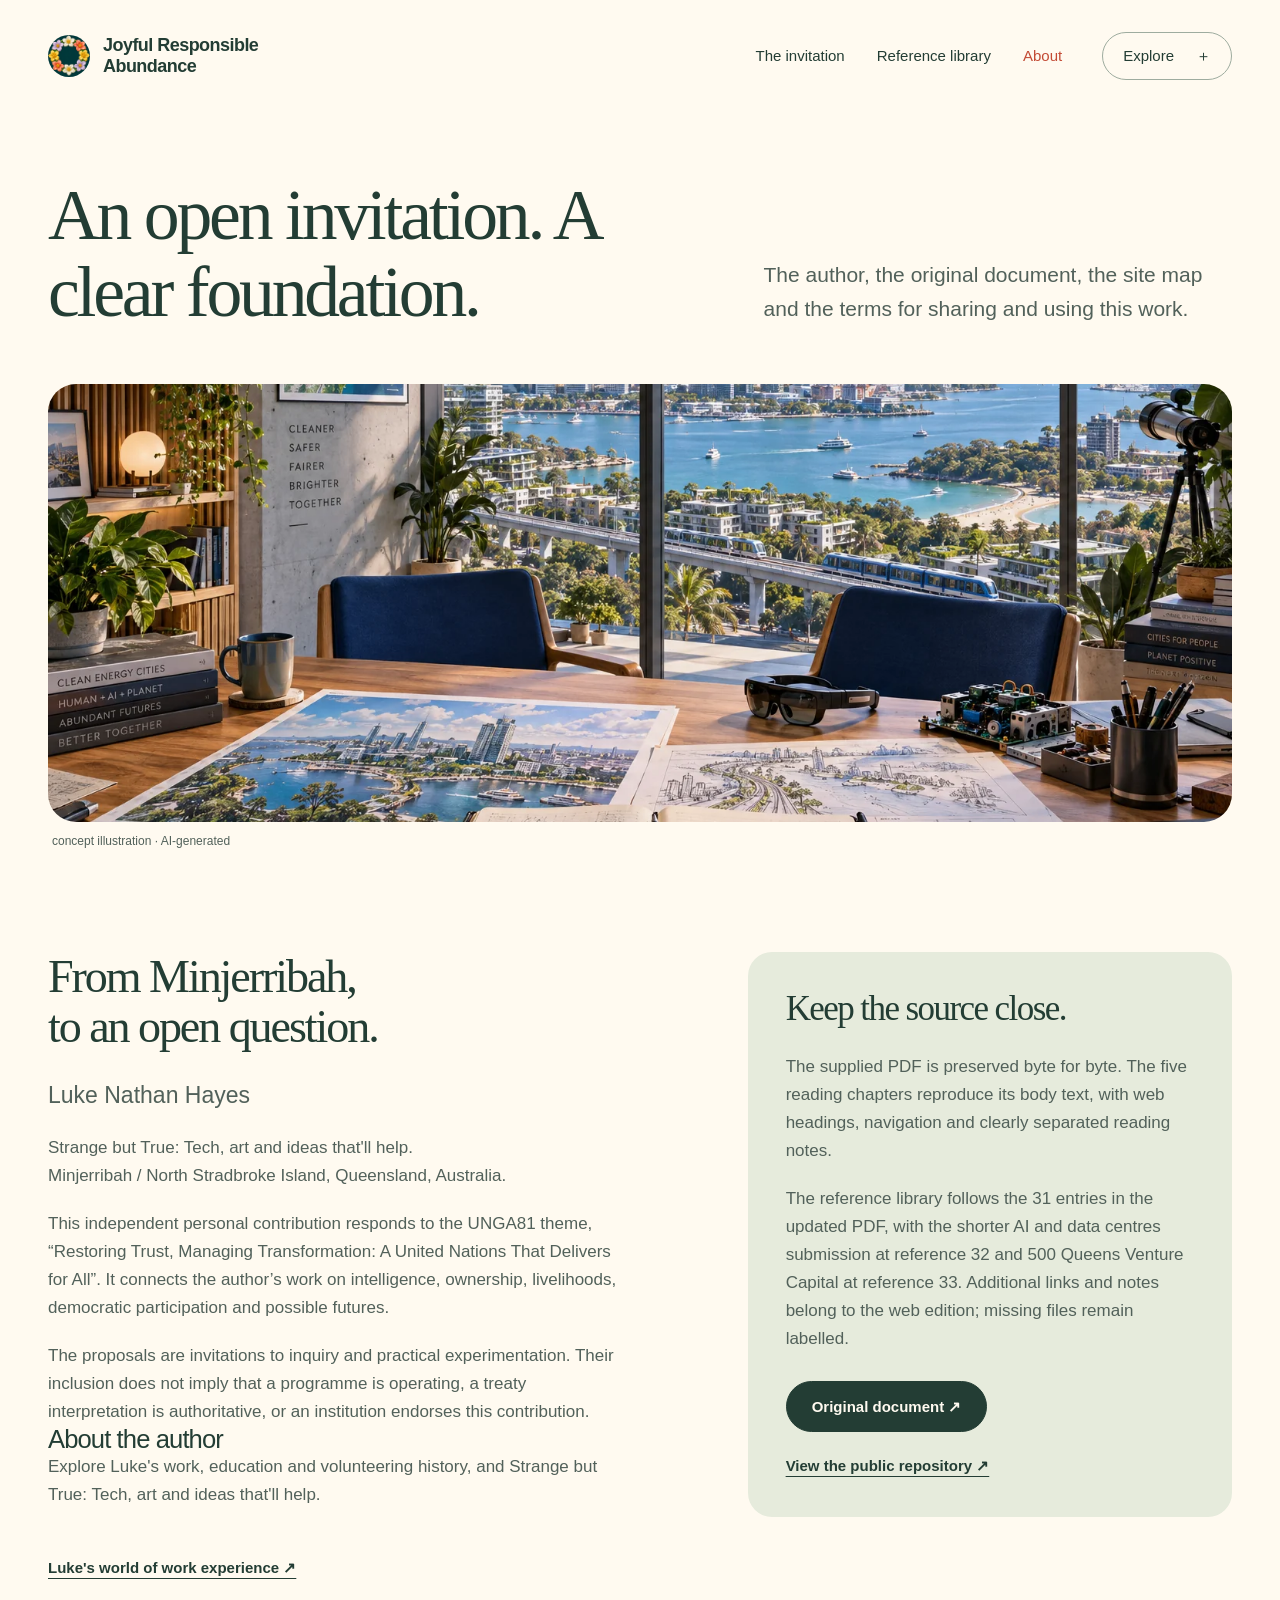
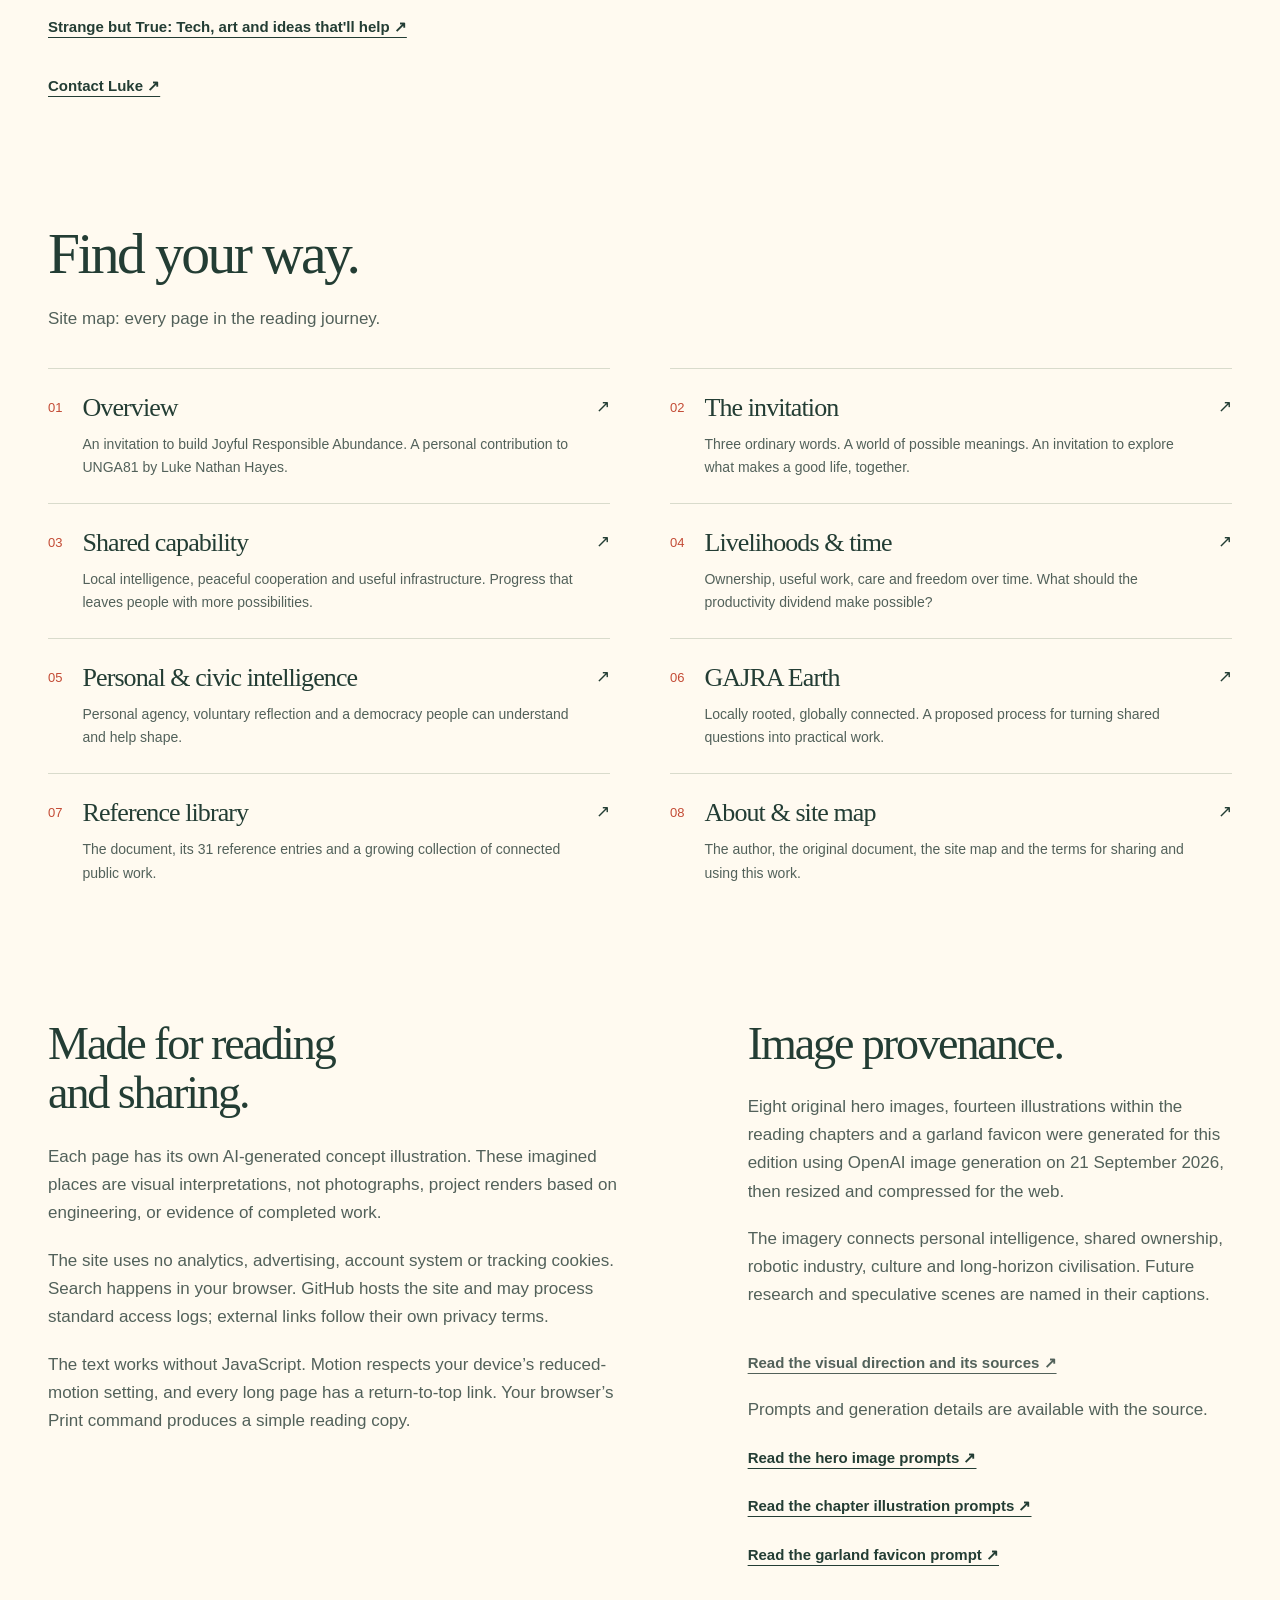
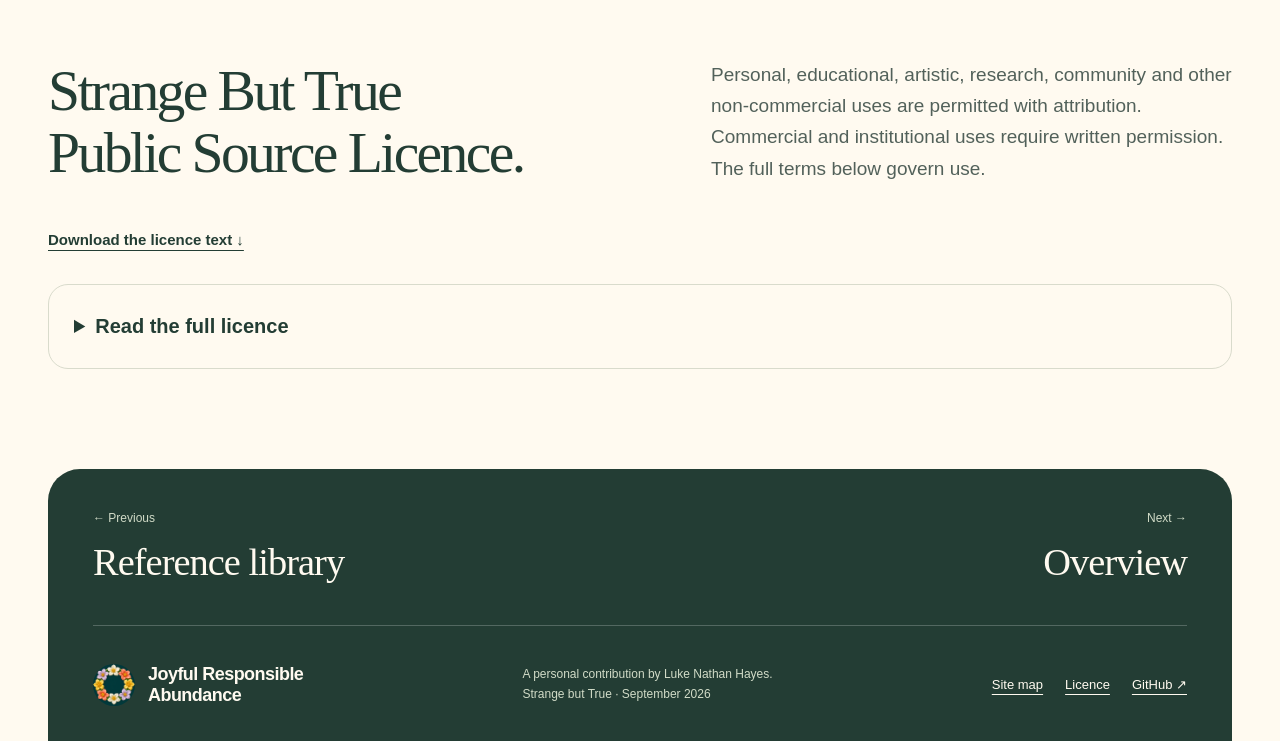
==== commit bddd3f2b: "Add newer Co-op node author links and 500 Queens reference" ====
--- a/about.html
+++ b/about.html
@@ -1,2 +1,2 @@
 <!doctype html>
-<html lang="en-AU"><head><meta charset="utf-8"><meta name="viewport" content="width=device-width, initial-scale=1"><meta name="theme-color" content="#fffaf0"><title>An open invitation. A clear foundation. | Joyful Responsible Abundance</title><meta name="description" content="The author, the original document, the site map and the terms for sharing and using this work."><link rel="canonical" href="https://auraofintelligence.github.io/UNGA81-Luke-Hayes/about.html"><meta property="og:type" content="website"><meta property="og:title" content="An open invitation. A clear foundation."><meta property="og:description" content="The author, the original document, the site map and the terms for sharing and using this work."><meta property="og:url" content="https://auraofintelligence.github.io/UNGA81-Luke-Hayes/about.html"><meta property="og:image" content="https://auraofintelligence.github.io/UNGA81-Luke-Hayes/assets/images/social.jpg?v=civilisation-20260921b"><meta property="og:image:alt" content="A speculative coastal generation city combines active public spaces with subterranean transport, robotic industry and material recovery."><meta property="og:site_name" content="Joyful Responsible Abundance"><meta property="og:image:type" content="image/jpeg"><meta property="og:image:width" content="1200"><meta property="og:image:height" content="630"><meta name="twitter:card" content="summary_large_image"><meta name="twitter:title" content="An open invitation. A clear foundation."><meta name="twitter:description" content="The author, the original document, the site map and the terms for sharing and using this work."><meta name="twitter:image" content="https://auraofintelligence.github.io/UNGA81-Luke-Hayes/assets/images/social.jpg?v=civilisation-20260921b"><meta name="twitter:image:alt" content="A speculative coastal generation city combines active public spaces with subterranean transport, robotic industry and material recovery."><link rel="icon" href="favicon.ico" sizes="16x16 32x32 48x48"><link rel="icon" href="assets/favicon-32.png" type="image/png" sizes="32x32"><link rel="apple-touch-icon" href="assets/apple-touch-icon.png"><link rel="manifest" href="site.webmanifest"><link rel="stylesheet" href="assets/site.css"><script src="assets/site.js" defer></script><script type="application/ld+json">{"@context": "https://schema.org", "@type": "WebPage", "name": "An open invitation. A clear foundation.", "url": "https://auraofintelligence.github.io/UNGA81-Luke-Hayes/about.html", "description": "The author, the original document, the site map and the terms for sharing and using this work.", "inLanguage": "en-AU", "author": {"@type": "Person", "name": "Luke Nathan Hayes"}, "isPartOf": {"@type": "WebSite", "name": "Joyful Responsible Abundance", "url": "https://auraofintelligence.github.io/UNGA81-Luke-Hayes/"}}</script></head><body id="top" class="page-about"><a class="skip-link" href="#main">Skip to content</a><div class="reading-progress" aria-hidden="true"></div><header class="site-header wrap"><a class="brand" href="index.html" aria-label="Joyful Responsible Abundance home"><img class="brand-mark" src="assets/brand-garland.png" width="42" height="42" alt=""><span>Joyful Responsible<br>Abundance</span></a><nav class="desktop-nav" aria-label="Main"><a href="invitation.html" >The invitation</a><a href="library.html" >Reference library</a><a href="about.html" aria-current="page">About</a></nav><details class="site-menu"><summary>Explore <span aria-hidden="true">＋</span></summary><nav aria-label="All pages"><a href="index.html">Overview</a><a href="invitation.html">The invitation</a><a href="capability.html">Shared capability</a><a href="livelihoods.html">Livelihoods &amp; time</a><a href="intelligence.html">Personal &amp; civic intelligence</a><a href="futures.html">GAJRA Earth</a><a href="library.html">Reference library</a><a href="about.html" aria-current="page">About &amp; site map</a></nav></details></header><main id="main"><section class="page-intro wrap"><h1>An open invitation. A clear foundation.</h1><p class="lead">The author, the original document, the site map and the terms for sharing and using this work.</p></section><figure class="hero-art wrap"><img class="" src="assets/images/about-1536.webp?v=civilisation-20260921b" srcset="assets/images/about-768.webp?v=civilisation-20260921b 768w, assets/images/about-1536.webp?v=civilisation-20260921b 1536w" sizes="(max-width: 760px) 100vw, 92vw" width="1536" height="1024" alt="A coastal studio looks across a modern Australian city, with a desk holding documents and a wearable prototype." fetchpriority="high" decoding="async"><figcaption>concept illustration · AI-generated</figcaption></figure><div class="about-grid wrap"><section><h2>From Minjerribah,<br>to an open question.</h2><p class="lead">Luke Nathan Hayes</p><p>Strange but True: Tech, art and ideas that'll help.<br>Minjerribah / North Stradbroke Island, Queensland, Australia.</p><p>This independent personal contribution responds to the UNGA81 theme, “Restoring Trust, Managing Transformation: A United Nations That Delivers for All”. It connects the author’s work on intelligence, ownership, livelihoods, democratic participation and possible futures.</p><p>The proposals are invitations to inquiry and practical experimentation. Their inclusion does not imply that a programme is operating, a treaty interpretation is authoritative, or an institution endorses this contribution.</p><a class="text-link" href="mailto:auraofintelligence@gmail.com">Contact Luke ↗</a></section><aside class="about-card"><h2>Keep the source close.</h2><p>The supplied PDF is preserved byte for byte. The five reading chapters reproduce its body text, with web headings, navigation and clearly separated reading notes.</p><p>The reference library follows the 31 entries in the updated PDF and adds the shorter AI and data centres submission as reference 32. Additional links and notes belong to the web edition; missing files remain labelled.</p><a class="button" href="documents/UNGA81_Joyful_Responsible_Abundance_Refined.pdf">Original document ↗</a><a class="text-link" href="https://github.com/auraofintelligence/UNGA81-Luke-Hayes">View the public repository ↗</a></aside></div><section class="wrap site-map" id="site-map"><h2>Find your way.</h2><p>Site map: every page in the reading journey.</p><nav class="map-links" aria-label="Site map"><a href="index.html"><span>01</span><div><h3>Overview</h3><p>An invitation to build Joyful Responsible Abundance. A personal contribution to UNGA81 by Luke Nathan Hayes.</p></div><span aria-hidden="true">↗</span></a><a href="invitation.html"><span>02</span><div><h3>The invitation</h3><p>Three ordinary words. A world of possible meanings. An invitation to explore what makes a good life, together.</p></div><span aria-hidden="true">↗</span></a><a href="capability.html"><span>03</span><div><h3>Shared capability</h3><p>Local intelligence, peaceful cooperation and useful infrastructure. Progress that leaves people with more possibilities.</p></div><span aria-hidden="true">↗</span></a><a href="livelihoods.html"><span>04</span><div><h3>Livelihoods &amp; time</h3><p>Ownership, useful work, care and freedom over time. What should the productivity dividend make possible?</p></div><span aria-hidden="true">↗</span></a><a href="intelligence.html"><span>05</span><div><h3>Personal &amp; civic intelligence</h3><p>Personal agency, voluntary reflection and a democracy people can understand and help shape.</p></div><span aria-hidden="true">↗</span></a><a href="futures.html"><span>06</span><div><h3>GAJRA Earth</h3><p>Locally rooted, globally connected. A proposed process for turning shared questions into practical work.</p></div><span aria-hidden="true">↗</span></a><a href="library.html"><span>07</span><div><h3>Reference library</h3><p>The document, its 31 reference entries and a growing collection of connected public work.</p></div><span aria-hidden="true">↗</span></a><a href="about.html"><span>08</span><div><h3>About &amp; site map</h3><p>The author, the original document, the site map and the terms for sharing and using this work.</p></div><span aria-hidden="true">↗</span></a></nav></section><section class="wrap about-grid"><div><h2>Made for reading<br>and sharing.</h2><p>Each page has its own AI-generated concept illustration. These imagined places are visual interpretations, not photographs, project renders based on engineering, or evidence of completed work.</p><p>The site uses no analytics, advertising, account system or tracking cookies. Search happens in your browser. GitHub hosts the site and may process standard access logs; external links follow their own privacy terms.</p><p>The text works without JavaScript. Motion respects your device’s reduced-motion setting, and every long page has a return-to-top link. Your browser’s Print command produces a simple reading copy.</p></div><div><h2>Image provenance.</h2><p>Eight original hero images, fourteen illustrations within the reading chapters and a garland favicon were generated for this edition using OpenAI image generation on 21 September 2026, then resized and compressed for the web.</p><p>The imagery connects personal intelligence, shared ownership, robotic industry, culture and long-horizon civilisation. Future research and speculative scenes are named in their captions.</p><p><a class="text-link" href="data/visual-direction.md">Read the visual direction and its sources ↗</a></p><p>Prompts and generation details are available with the source.</p><a class="text-link" href="data/image-prompts.json">Read the hero image prompts ↗</a><br><a class="text-link" href="data/inline-illustrations.json">Read the chapter illustration prompts ↗</a><br><a class="text-link" href="data/favicon-prompt.json">Read the garland favicon prompt ↗</a></div></section><section class="wrap licence-section" id="licence"><div class="section-heading"><h2>Strange But True<br>Public Source Licence.</h2><p>Personal, educational, artistic, research, community and other non-commercial uses are permitted with attribution. Commercial and institutional uses require written permission. The full terms below govern use.</p></div><a class="text-link" href="LICENCE.md">Download the licence text ↓</a><details class="licence-details"><summary>Read the full licence</summary><div class="prose"><p>Copyright (c) 2026 Luke Nathan Hayes / Strange But True / Aura of Intelligence.</p><p>All rights reserved except as allowed below.</p><p>This is a plain-language licence for A fair go in the age of intelligence.</p><p>This is not an open-source licence. It is a public source licence: people can read, learn from and use the work personally, but commercial and corporate rights stay with Luke Nathan Hayes.</p><h3>1. What You Can Do</h3><p>You may view, share, clone, study, reference and adapt this repo for personal, educational, artistic, research, community or other non-commercial use.</p><p>You may use a personal AI assistant to help read, explain or adapt the repo for those allowed non-commercial uses.</p><p>If you use or adapt the work, give clear credit:</p><p>Based on A fair go in the age of intelligence by Luke Nathan Hayes / Strange But True / Aura of Intelligence.</p><p>Original project: https://github.com/auraofintelligence/UNGA81-Luke-Hayes</p><p>Used under the Strange But True Public Source Licence.</p><h3>2. What You Cannot Do Without Permission</h3><p>You may not use this repo, its code, ideas, text, designs, workflows, data structures, assets, names or close derivatives for commercial, corporate, institutional, government, startup, agency, client or employer purposes without written permission from Luke Nathan Hayes.</p><p>That means you may not:</p><ul><li>sell, monetise, repackage, licence, sponsor, advertise with or commercially distribute the work;</li><li>use it in paid products, SaaS tools, client work, consulting, courses, workshops, dashboards, templates or commercial infrastructure;</li><li>use it inside a company, agency, startup, institution, government body or funded commercial project;</li><li>use it for commercial AI training, datasets, embeddings, knowledge bases, agents, model products or evaluation systems;</li><li>remove attribution or present the work as your own;</li><li>use Strange But True, Aura of Intelligence, Luke Nathan Hayes, project names, screenshots, music, writing, images or brand material to imply endorsement, partnership or approval.</li></ul><h3>3. Commercial Rights</h3><p>All commercial rights are reserved to Luke Nathan Hayes.</p><p>Commercial use requires written permission from Luke Nathan Hayes. Permission can be granted, denied, limited, priced or handled under a separate agreement.</p><h3>4. Your Own Outputs</h3><p>If this repo lets you create your own notes, Markdown files, exports, maps, profiles, plans or other personal outputs, those outputs belong to you.</p><p>You are responsible for what you put into the tool, what you export, and where you share it.</p><h3>5. Third-Party Material</h3><p>This licence only covers original material created by Luke Nathan Hayes / Strange But True / Aura of Intelligence.</p><p>Third-party libraries, fonts, APIs, platforms, services or embedded material keep their own licences.</p><h3>6. No Harmful Or Misleading Use</h3><p>You may not use this repo or its material for deceptive, exploitative, aggressive, hateful, harassing, unsafe or harmful purposes.</p><p>You may not use it to mislead people about privacy, security, law, finance, health, public safety, governance, crypto, AI capability or current events.</p><h3>7. No Warranty</h3><p>This repo is provided as-is.</p><p>Luke Nathan Hayes / Strange But True / Aura of Intelligence make no warranties and accept no liability for how you use, adapt, interpret, deploy or rely on this material.</p><p>Public prototypes are not finished legal, medical, financial, privacy, security, public-safety, governance, crypto, AI-governance or production infrastructure unless Luke Nathan Hayes explicitly says so in writing.</p></div></details></section></main><footer class="wrap footer"><nav class="page-turns" aria-label="Previous and next pages"><a href="library.html"><small>← Previous</small><span>Reference library</span></a><a href="index.html"><small>Next →</small><span>Overview</span></a></nav><div class="footer-base"><a class="brand" href="index.html"><img class="brand-mark" src="assets/brand-garland.png" width="42" height="42" alt=""><span>Joyful Responsible<br>Abundance</span></a><p>A personal contribution by Luke Nathan Hayes.<br>Strange but True · September 2026</p><nav aria-label="Footer"><a href="about.html#site-map">Site map</a><a href="about.html#licence">Licence</a><a href="https://github.com/auraofintelligence/UNGA81-Luke-Hayes">GitHub ↗</a></nav></div></footer><a href="#top" class="back-top" aria-label="Back to top"><span aria-hidden="true">↑</span><span class="top-label">Top</span></a></body></html>+<html lang="en-AU"><head><meta charset="utf-8"><meta name="viewport" content="width=device-width, initial-scale=1"><meta name="theme-color" content="#fffaf0"><title>An open invitation. A clear foundation. | Joyful Responsible Abundance</title><meta name="description" content="The author, the original document, the site map and the terms for sharing and using this work."><link rel="canonical" href="https://auraofintelligence.github.io/UNGA81-Luke-Hayes/about.html"><meta property="og:type" content="website"><meta property="og:title" content="An open invitation. A clear foundation."><meta property="og:description" content="The author, the original document, the site map and the terms for sharing and using this work."><meta property="og:url" content="https://auraofintelligence.github.io/UNGA81-Luke-Hayes/about.html"><meta property="og:image" content="https://auraofintelligence.github.io/UNGA81-Luke-Hayes/assets/images/social.jpg?v=civilisation-20260921b"><meta property="og:image:alt" content="A speculative coastal generation city combines active public spaces with subterranean transport, robotic industry and material recovery."><meta property="og:site_name" content="Joyful Responsible Abundance"><meta property="og:image:type" content="image/jpeg"><meta property="og:image:width" content="1200"><meta property="og:image:height" content="630"><meta name="twitter:card" content="summary_large_image"><meta name="twitter:title" content="An open invitation. A clear foundation."><meta name="twitter:description" content="The author, the original document, the site map and the terms for sharing and using this work."><meta name="twitter:image" content="https://auraofintelligence.github.io/UNGA81-Luke-Hayes/assets/images/social.jpg?v=civilisation-20260921b"><meta name="twitter:image:alt" content="A speculative coastal generation city combines active public spaces with subterranean transport, robotic industry and material recovery."><link rel="icon" href="favicon.ico" sizes="16x16 32x32 48x48"><link rel="icon" href="assets/favicon-32.png" type="image/png" sizes="32x32"><link rel="apple-touch-icon" href="assets/apple-touch-icon.png"><link rel="manifest" href="site.webmanifest"><link rel="stylesheet" href="assets/site.css"><script src="assets/site.js" defer></script><script type="application/ld+json">{"@context": "https://schema.org", "@type": "WebPage", "name": "An open invitation. A clear foundation.", "url": "https://auraofintelligence.github.io/UNGA81-Luke-Hayes/about.html", "description": "The author, the original document, the site map and the terms for sharing and using this work.", "inLanguage": "en-AU", "author": {"@type": "Person", "name": "Luke Nathan Hayes"}, "isPartOf": {"@type": "WebSite", "name": "Joyful Responsible Abundance", "url": "https://auraofintelligence.github.io/UNGA81-Luke-Hayes/"}}</script></head><body id="top" class="page-about"><a class="skip-link" href="#main">Skip to content</a><div class="reading-progress" aria-hidden="true"></div><header class="site-header wrap"><a class="brand" href="index.html" aria-label="Joyful Responsible Abundance home"><img class="brand-mark" src="assets/brand-garland.png" width="42" height="42" alt=""><span>Joyful Responsible<br>Abundance</span></a><nav class="desktop-nav" aria-label="Main"><a href="invitation.html" >The invitation</a><a href="library.html" >Reference library</a><a href="about.html" aria-current="page">About</a></nav><details class="site-menu"><summary>Explore <span aria-hidden="true">＋</span></summary><nav aria-label="All pages"><a href="index.html">Overview</a><a href="invitation.html">The invitation</a><a href="capability.html">Shared capability</a><a href="livelihoods.html">Livelihoods &amp; time</a><a href="intelligence.html">Personal &amp; civic intelligence</a><a href="futures.html">GAJRA Earth</a><a href="library.html">Reference library</a><a href="about.html" aria-current="page">About &amp; site map</a></nav></details></header><main id="main"><section class="page-intro wrap"><h1>An open invitation. A clear foundation.</h1><p class="lead">The author, the original document, the site map and the terms for sharing and using this work.</p></section><figure class="hero-art wrap"><img class="" src="assets/images/about-1536.webp?v=civilisation-20260921b" srcset="assets/images/about-768.webp?v=civilisation-20260921b 768w, assets/images/about-1536.webp?v=civilisation-20260921b 1536w" sizes="(max-width: 760px) 100vw, 92vw" width="1536" height="1024" alt="A coastal studio looks across a modern Australian city, with a desk holding documents and a wearable prototype." fetchpriority="high" decoding="async"><figcaption>concept illustration · AI-generated</figcaption></figure><div class="about-grid wrap"><section><h2>From Minjerribah,<br>to an open question.</h2><p class="lead">Luke Nathan Hayes</p><p>Strange but True: Tech, art and ideas that'll help.<br>Minjerribah / North Stradbroke Island, Queensland, Australia.</p><p>This independent personal contribution responds to the UNGA81 theme, “Restoring Trust, Managing Transformation: A United Nations That Delivers for All”. It connects the author’s work on intelligence, ownership, livelihoods, democratic participation and possible futures.</p><p>The proposals are invitations to inquiry and practical experimentation. Their inclusion does not imply that a programme is operating, a treaty interpretation is authoritative, or an institution endorses this contribution.</p><h3>About the author</h3><p>Explore Luke's work, education and volunteering history, and Strange but True: Tech, art and ideas that'll help.</p><div class="source-links"><a class="text-link" href="https://auraofintelligence.github.io/Lukes-world-of-work-experience/">Luke's world of work experience ↗</a><a class="text-link" href="https://auraofintelligence.github.io/strange-but-true/">Strange but True: Tech, art and ideas that'll help ↗</a><a class="text-link" href="mailto:auraofintelligence@gmail.com">Contact Luke ↗</a></div></section><aside class="about-card"><h2>Keep the source close.</h2><p>The supplied PDF is preserved byte for byte. The five reading chapters reproduce its body text, with web headings, navigation and clearly separated reading notes.</p><p>The reference library follows the 31 entries in the updated PDF, with the shorter AI and data centres submission at reference 32 and 500 Queens Venture Capital at reference 33. Additional links and notes belong to the web edition; missing files remain labelled.</p><a class="button" href="documents/UNGA81_Joyful_Responsible_Abundance_Refined.pdf">Original document ↗</a><a class="text-link" href="https://github.com/auraofintelligence/UNGA81-Luke-Hayes">View the public repository ↗</a></aside></div><section class="wrap site-map" id="site-map"><h2>Find your way.</h2><p>Site map: every page in the reading journey.</p><nav class="map-links" aria-label="Site map"><a href="index.html"><span>01</span><div><h3>Overview</h3><p>An invitation to build Joyful Responsible Abundance. A personal contribution to UNGA81 by Luke Nathan Hayes.</p></div><span aria-hidden="true">↗</span></a><a href="invitation.html"><span>02</span><div><h3>The invitation</h3><p>Three ordinary words. A world of possible meanings. An invitation to explore what makes a good life, together.</p></div><span aria-hidden="true">↗</span></a><a href="capability.html"><span>03</span><div><h3>Shared capability</h3><p>Local intelligence, peaceful cooperation and useful infrastructure. Progress that leaves people with more possibilities.</p></div><span aria-hidden="true">↗</span></a><a href="livelihoods.html"><span>04</span><div><h3>Livelihoods &amp; time</h3><p>Ownership, useful work, care and freedom over time. What should the productivity dividend make possible?</p></div><span aria-hidden="true">↗</span></a><a href="intelligence.html"><span>05</span><div><h3>Personal &amp; civic intelligence</h3><p>Personal agency, voluntary reflection and a democracy people can understand and help shape.</p></div><span aria-hidden="true">↗</span></a><a href="futures.html"><span>06</span><div><h3>GAJRA Earth</h3><p>Locally rooted, globally connected. A proposed process for turning shared questions into practical work.</p></div><span aria-hidden="true">↗</span></a><a href="library.html"><span>07</span><div><h3>Reference library</h3><p>The document, its 31 reference entries and a growing collection of connected public work.</p></div><span aria-hidden="true">↗</span></a><a href="about.html"><span>08</span><div><h3>About &amp; site map</h3><p>The author, the original document, the site map and the terms for sharing and using this work.</p></div><span aria-hidden="true">↗</span></a></nav></section><section class="wrap about-grid"><div><h2>Made for reading<br>and sharing.</h2><p>Each page has its own AI-generated concept illustration. These imagined places are visual interpretations, not photographs, project renders based on engineering, or evidence of completed work.</p><p>The site uses no analytics, advertising, account system or tracking cookies. Search happens in your browser. GitHub hosts the site and may process standard access logs; external links follow their own privacy terms.</p><p>The text works without JavaScript. Motion respects your device’s reduced-motion setting, and every long page has a return-to-top link. Your browser’s Print command produces a simple reading copy.</p></div><div><h2>Image provenance.</h2><p>Eight original hero images, fourteen illustrations within the reading chapters and a garland favicon were generated for this edition using OpenAI image generation on 21 September 2026, then resized and compressed for the web.</p><p>The imagery connects personal intelligence, shared ownership, robotic industry, culture and long-horizon civilisation. Future research and speculative scenes are named in their captions.</p><p><a class="text-link" href="data/visual-direction.md">Read the visual direction and its sources ↗</a></p><p>Prompts and generation details are available with the source.</p><a class="text-link" href="data/image-prompts.json">Read the hero image prompts ↗</a><br><a class="text-link" href="data/inline-illustrations.json">Read the chapter illustration prompts ↗</a><br><a class="text-link" href="data/favicon-prompt.json">Read the garland favicon prompt ↗</a></div></section><section class="wrap licence-section" id="licence"><div class="section-heading"><h2>Strange But True<br>Public Source Licence.</h2><p>Personal, educational, artistic, research, community and other non-commercial uses are permitted with attribution. Commercial and institutional uses require written permission. The full terms below govern use.</p></div><a class="text-link" href="LICENCE.md">Download the licence text ↓</a><details class="licence-details"><summary>Read the full licence</summary><div class="prose"><p>Copyright (c) 2026 Luke Nathan Hayes / Strange But True / Aura of Intelligence.</p><p>All rights reserved except as allowed below.</p><p>This is a plain-language licence for A fair go in the age of intelligence.</p><p>This is not an open-source licence. It is a public source licence: people can read, learn from and use the work personally, but commercial and corporate rights stay with Luke Nathan Hayes.</p><h3>1. What You Can Do</h3><p>You may view, share, clone, study, reference and adapt this repo for personal, educational, artistic, research, community or other non-commercial use.</p><p>You may use a personal AI assistant to help read, explain or adapt the repo for those allowed non-commercial uses.</p><p>If you use or adapt the work, give clear credit:</p><p>Based on A fair go in the age of intelligence by Luke Nathan Hayes / Strange But True / Aura of Intelligence.</p><p>Original project: https://github.com/auraofintelligence/UNGA81-Luke-Hayes</p><p>Used under the Strange But True Public Source Licence.</p><h3>2. What You Cannot Do Without Permission</h3><p>You may not use this repo, its code, ideas, text, designs, workflows, data structures, assets, names or close derivatives for commercial, corporate, institutional, government, startup, agency, client or employer purposes without written permission from Luke Nathan Hayes.</p><p>That means you may not:</p><ul><li>sell, monetise, repackage, licence, sponsor, advertise with or commercially distribute the work;</li><li>use it in paid products, SaaS tools, client work, consulting, courses, workshops, dashboards, templates or commercial infrastructure;</li><li>use it inside a company, agency, startup, institution, government body or funded commercial project;</li><li>use it for commercial AI training, datasets, embeddings, knowledge bases, agents, model products or evaluation systems;</li><li>remove attribution or present the work as your own;</li><li>use Strange But True, Aura of Intelligence, Luke Nathan Hayes, project names, screenshots, music, writing, images or brand material to imply endorsement, partnership or approval.</li></ul><h3>3. Commercial Rights</h3><p>All commercial rights are reserved to Luke Nathan Hayes.</p><p>Commercial use requires written permission from Luke Nathan Hayes. Permission can be granted, denied, limited, priced or handled under a separate agreement.</p><h3>4. Your Own Outputs</h3><p>If this repo lets you create your own notes, Markdown files, exports, maps, profiles, plans or other personal outputs, those outputs belong to you.</p><p>You are responsible for what you put into the tool, what you export, and where you share it.</p><h3>5. Third-Party Material</h3><p>This licence only covers original material created by Luke Nathan Hayes / Strange But True / Aura of Intelligence.</p><p>Third-party libraries, fonts, APIs, platforms, services or embedded material keep their own licences.</p><h3>6. No Harmful Or Misleading Use</h3><p>You may not use this repo or its material for deceptive, exploitative, aggressive, hateful, harassing, unsafe or harmful purposes.</p><p>You may not use it to mislead people about privacy, security, law, finance, health, public safety, governance, crypto, AI capability or current events.</p><h3>7. No Warranty</h3><p>This repo is provided as-is.</p><p>Luke Nathan Hayes / Strange But True / Aura of Intelligence make no warranties and accept no liability for how you use, adapt, interpret, deploy or rely on this material.</p><p>Public prototypes are not finished legal, medical, financial, privacy, security, public-safety, governance, crypto, AI-governance or production infrastructure unless Luke Nathan Hayes explicitly says so in writing.</p></div></details></section></main><footer class="wrap footer"><nav class="page-turns" aria-label="Previous and next pages"><a href="library.html"><small>← Previous</small><span>Reference library</span></a><a href="index.html"><small>Next →</small><span>Overview</span></a></nav><div class="footer-base"><a class="brand" href="index.html"><img class="brand-mark" src="assets/brand-garland.png" width="42" height="42" alt=""><span>Joyful Responsible<br>Abundance</span></a><p>A personal contribution by Luke Nathan Hayes.<br>Strange but True · September 2026</p><nav aria-label="Footer"><a href="about.html#site-map">Site map</a><a href="about.html#licence">Licence</a><a href="https://github.com/auraofintelligence/UNGA81-Luke-Hayes">GitHub ↗</a></nav></div></footer><a href="#top" class="back-top" aria-label="Back to top"><span aria-hidden="true">↑</span><span class="top-label">Top</span></a></body></html>
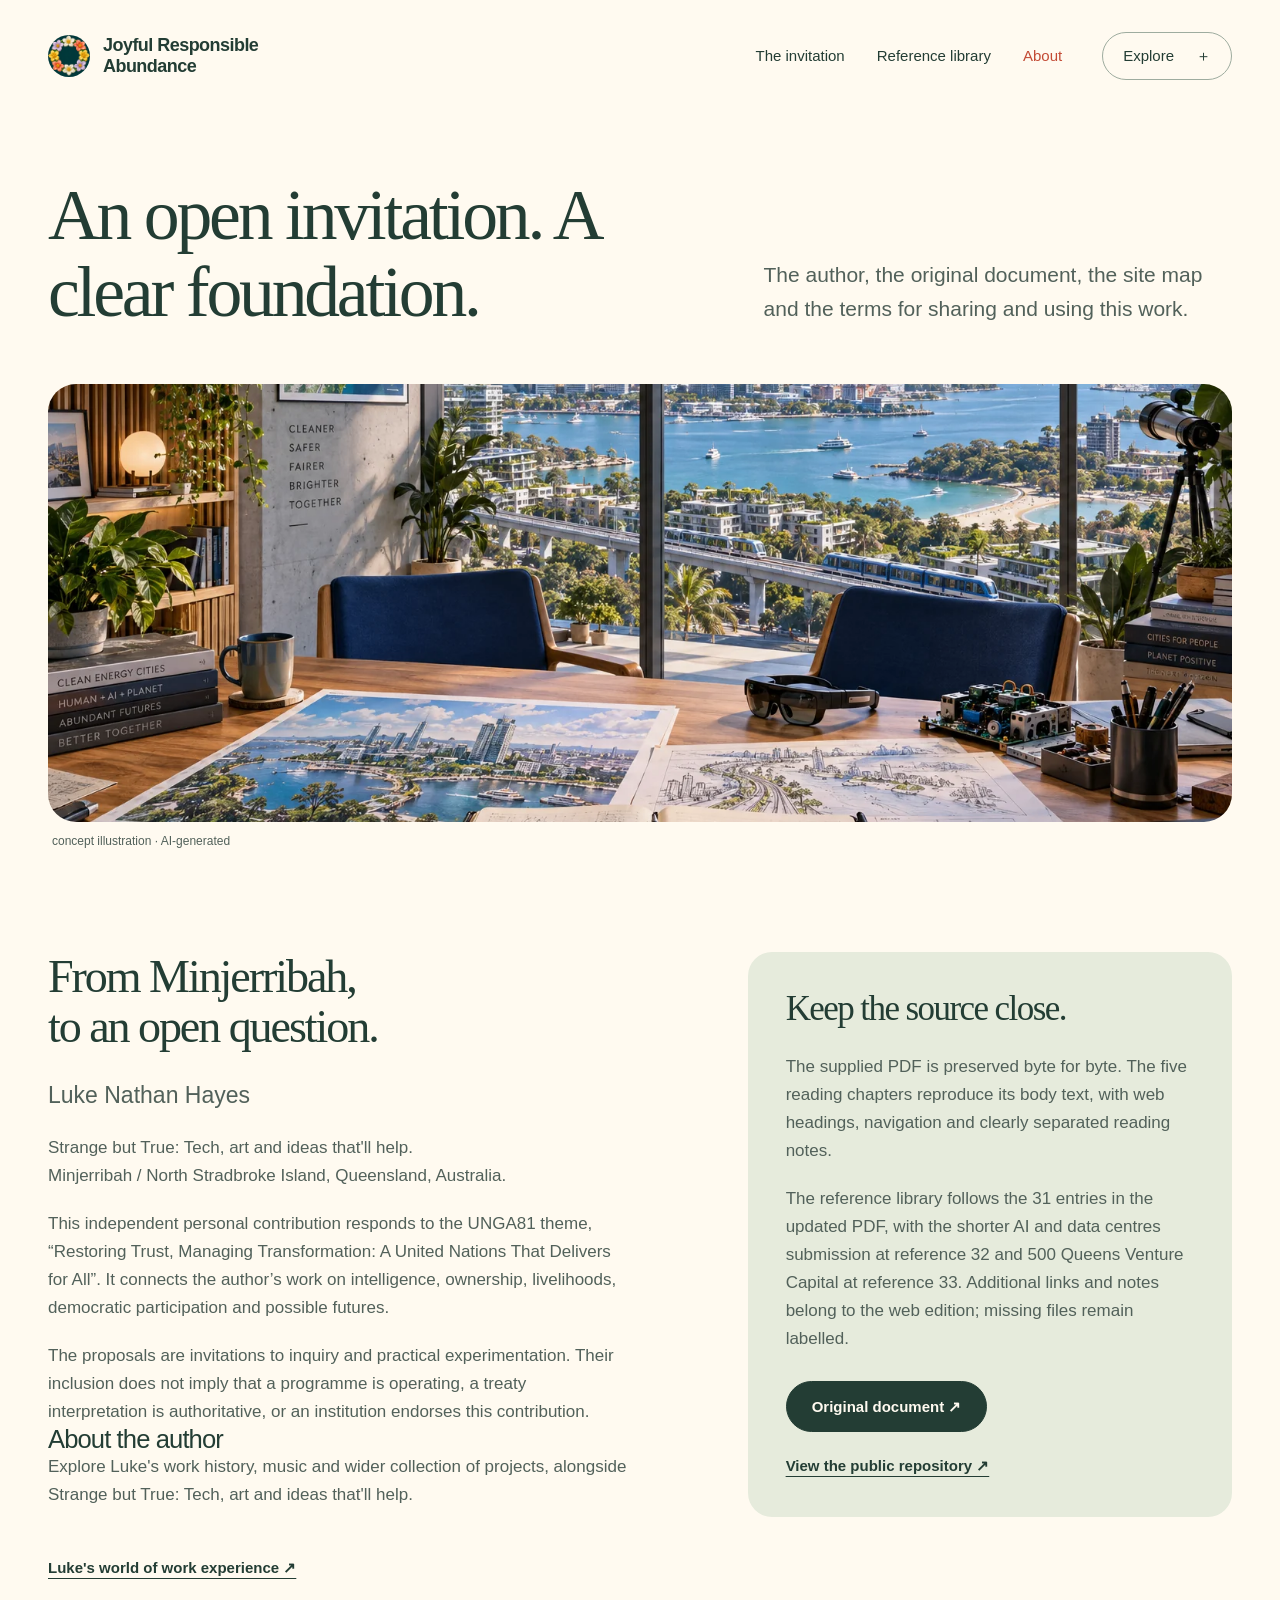
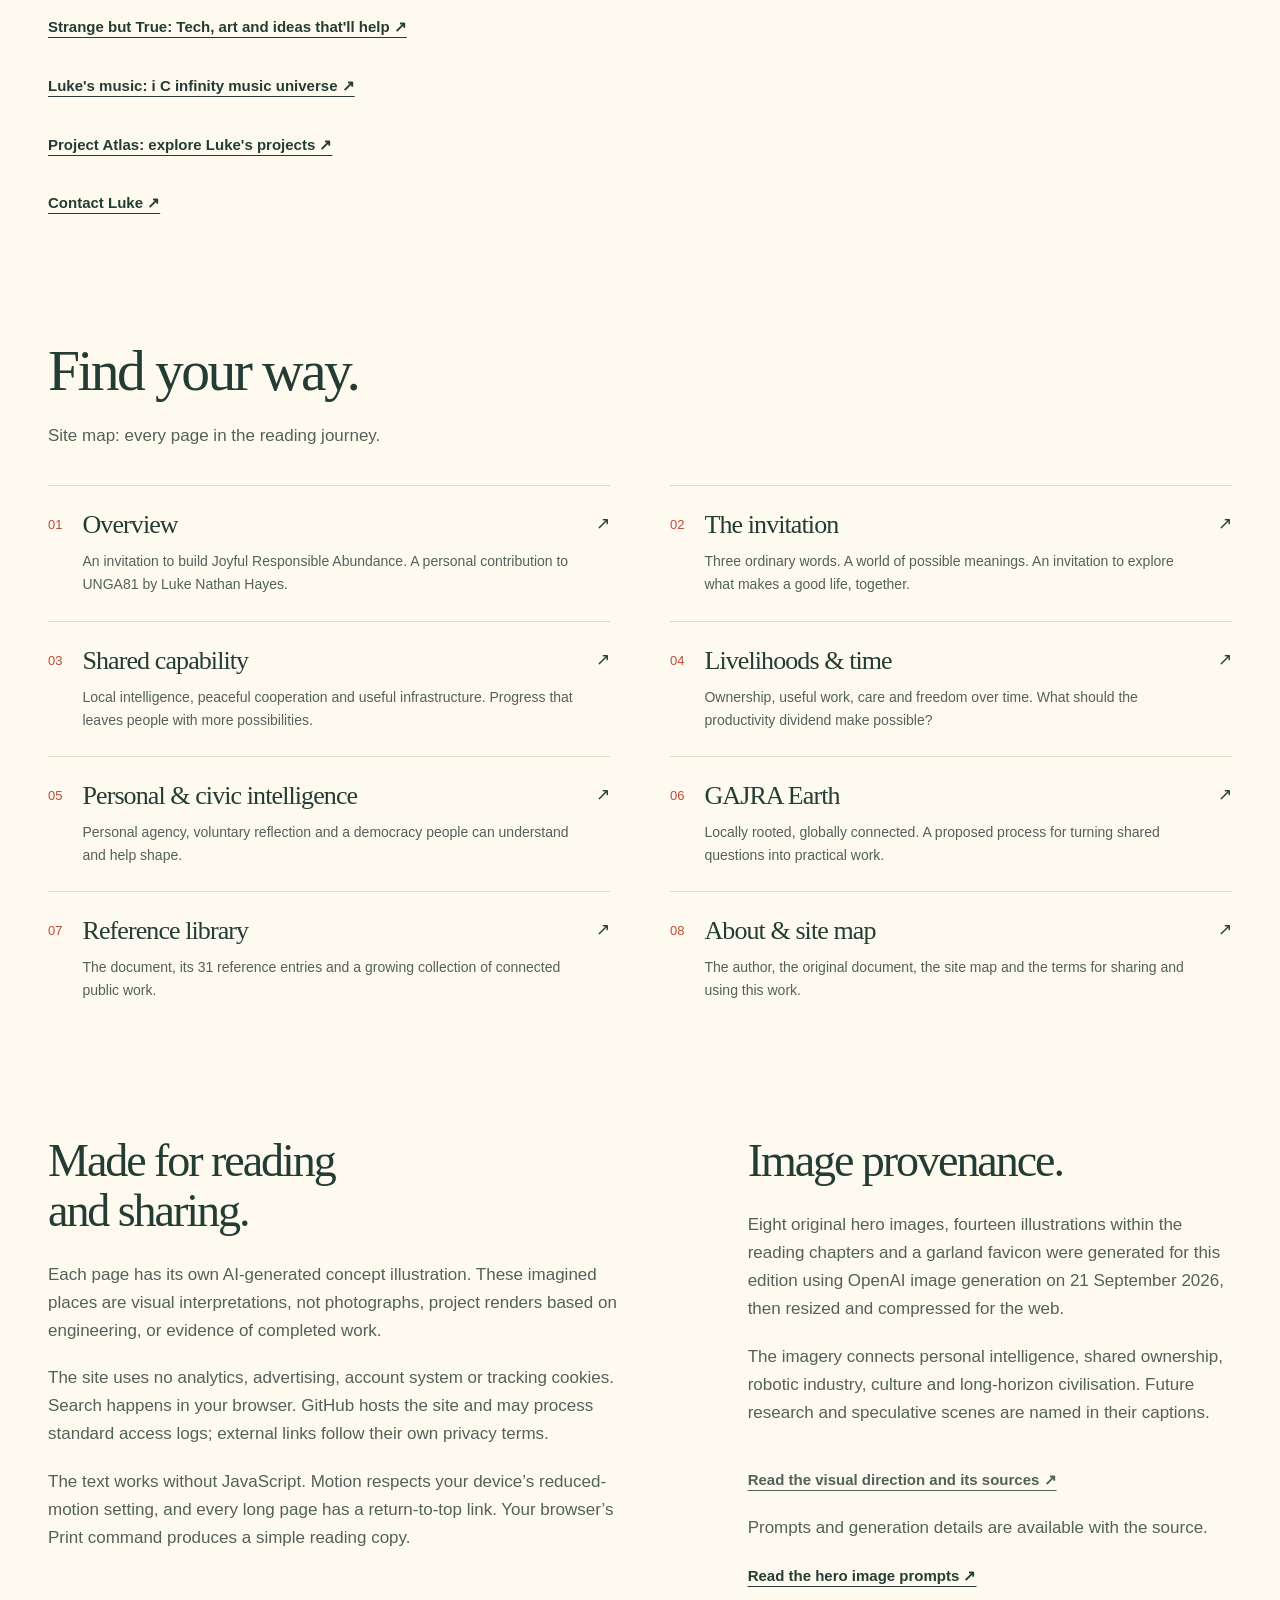
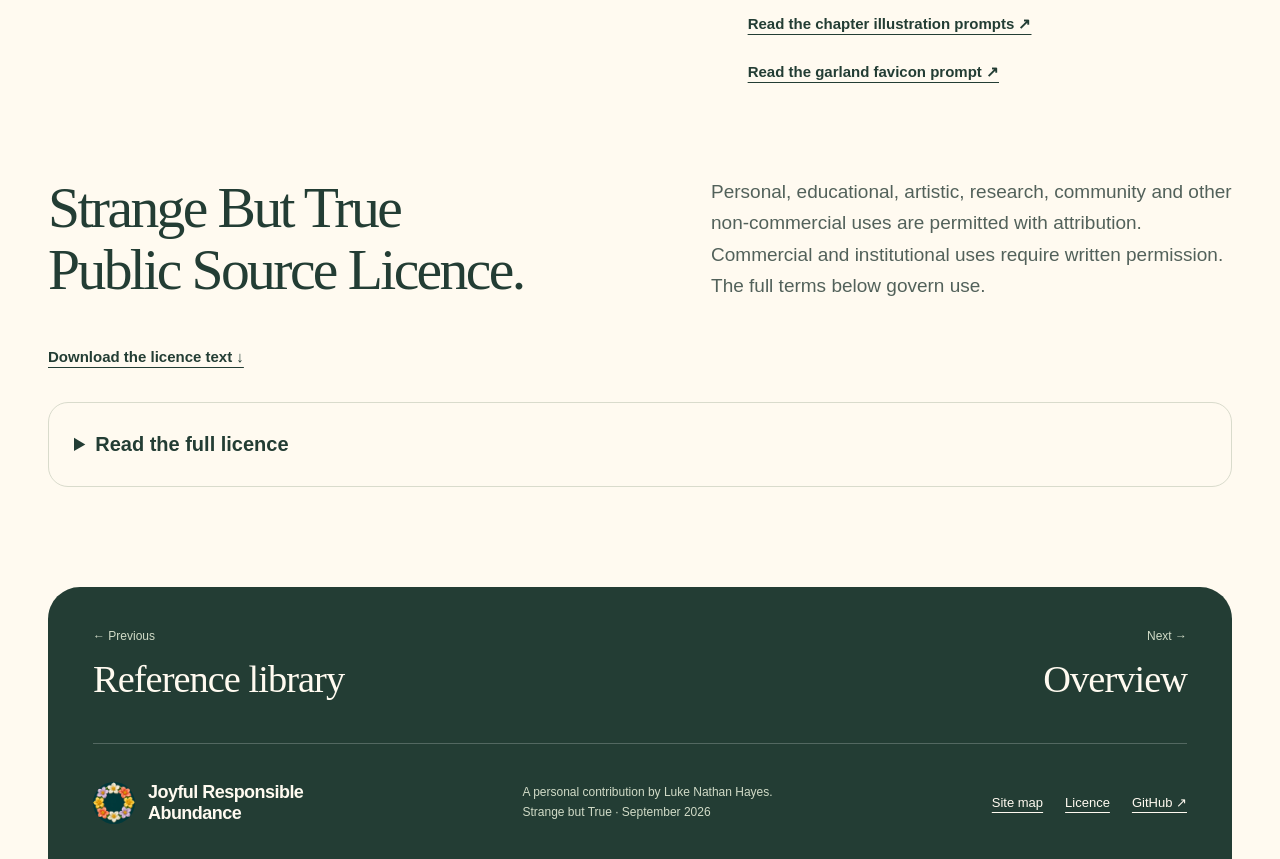
==== commit daf2052a: "Link author music universe and Project Atlas" ====
--- a/about.html
+++ b/about.html
@@ -1,2 +1,2 @@
 <!doctype html>
-<html lang="en-AU"><head><meta charset="utf-8"><meta name="viewport" content="width=device-width, initial-scale=1"><meta name="theme-color" content="#fffaf0"><title>An open invitation. A clear foundation. | Joyful Responsible Abundance</title><meta name="description" content="The author, the original document, the site map and the terms for sharing and using this work."><link rel="canonical" href="https://auraofintelligence.github.io/UNGA81-Luke-Hayes/about.html"><meta property="og:type" content="website"><meta property="og:title" content="An open invitation. A clear foundation."><meta property="og:description" content="The author, the original document, the site map and the terms for sharing and using this work."><meta property="og:url" content="https://auraofintelligence.github.io/UNGA81-Luke-Hayes/about.html"><meta property="og:image" content="https://auraofintelligence.github.io/UNGA81-Luke-Hayes/assets/images/social.jpg?v=civilisation-20260921b"><meta property="og:image:alt" content="A speculative coastal generation city combines active public spaces with subterranean transport, robotic industry and material recovery."><meta property="og:site_name" content="Joyful Responsible Abundance"><meta property="og:image:type" content="image/jpeg"><meta property="og:image:width" content="1200"><meta property="og:image:height" content="630"><meta name="twitter:card" content="summary_large_image"><meta name="twitter:title" content="An open invitation. A clear foundation."><meta name="twitter:description" content="The author, the original document, the site map and the terms for sharing and using this work."><meta name="twitter:image" content="https://auraofintelligence.github.io/UNGA81-Luke-Hayes/assets/images/social.jpg?v=civilisation-20260921b"><meta name="twitter:image:alt" content="A speculative coastal generation city combines active public spaces with subterranean transport, robotic industry and material recovery."><link rel="icon" href="favicon.ico" sizes="16x16 32x32 48x48"><link rel="icon" href="assets/favicon-32.png" type="image/png" sizes="32x32"><link rel="apple-touch-icon" href="assets/apple-touch-icon.png"><link rel="manifest" href="site.webmanifest"><link rel="stylesheet" href="assets/site.css"><script src="assets/site.js" defer></script><script type="application/ld+json">{"@context": "https://schema.org", "@type": "WebPage", "name": "An open invitation. A clear foundation.", "url": "https://auraofintelligence.github.io/UNGA81-Luke-Hayes/about.html", "description": "The author, the original document, the site map and the terms for sharing and using this work.", "inLanguage": "en-AU", "author": {"@type": "Person", "name": "Luke Nathan Hayes"}, "isPartOf": {"@type": "WebSite", "name": "Joyful Responsible Abundance", "url": "https://auraofintelligence.github.io/UNGA81-Luke-Hayes/"}}</script></head><body id="top" class="page-about"><a class="skip-link" href="#main">Skip to content</a><div class="reading-progress" aria-hidden="true"></div><header class="site-header wrap"><a class="brand" href="index.html" aria-label="Joyful Responsible Abundance home"><img class="brand-mark" src="assets/brand-garland.png" width="42" height="42" alt=""><span>Joyful Responsible<br>Abundance</span></a><nav class="desktop-nav" aria-label="Main"><a href="invitation.html" >The invitation</a><a href="library.html" >Reference library</a><a href="about.html" aria-current="page">About</a></nav><details class="site-menu"><summary>Explore <span aria-hidden="true">＋</span></summary><nav aria-label="All pages"><a href="index.html">Overview</a><a href="invitation.html">The invitation</a><a href="capability.html">Shared capability</a><a href="livelihoods.html">Livelihoods &amp; time</a><a href="intelligence.html">Personal &amp; civic intelligence</a><a href="futures.html">GAJRA Earth</a><a href="library.html">Reference library</a><a href="about.html" aria-current="page">About &amp; site map</a></nav></details></header><main id="main"><section class="page-intro wrap"><h1>An open invitation. A clear foundation.</h1><p class="lead">The author, the original document, the site map and the terms for sharing and using this work.</p></section><figure class="hero-art wrap"><img class="" src="assets/images/about-1536.webp?v=civilisation-20260921b" srcset="assets/images/about-768.webp?v=civilisation-20260921b 768w, assets/images/about-1536.webp?v=civilisation-20260921b 1536w" sizes="(max-width: 760px) 100vw, 92vw" width="1536" height="1024" alt="A coastal studio looks across a modern Australian city, with a desk holding documents and a wearable prototype." fetchpriority="high" decoding="async"><figcaption>concept illustration · AI-generated</figcaption></figure><div class="about-grid wrap"><section><h2>From Minjerribah,<br>to an open question.</h2><p class="lead">Luke Nathan Hayes</p><p>Strange but True: Tech, art and ideas that'll help.<br>Minjerribah / North Stradbroke Island, Queensland, Australia.</p><p>This independent personal contribution responds to the UNGA81 theme, “Restoring Trust, Managing Transformation: A United Nations That Delivers for All”. It connects the author’s work on intelligence, ownership, livelihoods, democratic participation and possible futures.</p><p>The proposals are invitations to inquiry and practical experimentation. Their inclusion does not imply that a programme is operating, a treaty interpretation is authoritative, or an institution endorses this contribution.</p><h3>About the author</h3><p>Explore Luke's work, education and volunteering history, and Strange but True: Tech, art and ideas that'll help.</p><div class="source-links"><a class="text-link" href="https://auraofintelligence.github.io/Lukes-world-of-work-experience/">Luke's world of work experience ↗</a><a class="text-link" href="https://auraofintelligence.github.io/strange-but-true/">Strange but True: Tech, art and ideas that'll help ↗</a><a class="text-link" href="mailto:auraofintelligence@gmail.com">Contact Luke ↗</a></div></section><aside class="about-card"><h2>Keep the source close.</h2><p>The supplied PDF is preserved byte for byte. The five reading chapters reproduce its body text, with web headings, navigation and clearly separated reading notes.</p><p>The reference library follows the 31 entries in the updated PDF, with the shorter AI and data centres submission at reference 32 and 500 Queens Venture Capital at reference 33. Additional links and notes belong to the web edition; missing files remain labelled.</p><a class="button" href="documents/UNGA81_Joyful_Responsible_Abundance_Refined.pdf">Original document ↗</a><a class="text-link" href="https://github.com/auraofintelligence/UNGA81-Luke-Hayes">View the public repository ↗</a></aside></div><section class="wrap site-map" id="site-map"><h2>Find your way.</h2><p>Site map: every page in the reading journey.</p><nav class="map-links" aria-label="Site map"><a href="index.html"><span>01</span><div><h3>Overview</h3><p>An invitation to build Joyful Responsible Abundance. A personal contribution to UNGA81 by Luke Nathan Hayes.</p></div><span aria-hidden="true">↗</span></a><a href="invitation.html"><span>02</span><div><h3>The invitation</h3><p>Three ordinary words. A world of possible meanings. An invitation to explore what makes a good life, together.</p></div><span aria-hidden="true">↗</span></a><a href="capability.html"><span>03</span><div><h3>Shared capability</h3><p>Local intelligence, peaceful cooperation and useful infrastructure. Progress that leaves people with more possibilities.</p></div><span aria-hidden="true">↗</span></a><a href="livelihoods.html"><span>04</span><div><h3>Livelihoods &amp; time</h3><p>Ownership, useful work, care and freedom over time. What should the productivity dividend make possible?</p></div><span aria-hidden="true">↗</span></a><a href="intelligence.html"><span>05</span><div><h3>Personal &amp; civic intelligence</h3><p>Personal agency, voluntary reflection and a democracy people can understand and help shape.</p></div><span aria-hidden="true">↗</span></a><a href="futures.html"><span>06</span><div><h3>GAJRA Earth</h3><p>Locally rooted, globally connected. A proposed process for turning shared questions into practical work.</p></div><span aria-hidden="true">↗</span></a><a href="library.html"><span>07</span><div><h3>Reference library</h3><p>The document, its 31 reference entries and a growing collection of connected public work.</p></div><span aria-hidden="true">↗</span></a><a href="about.html"><span>08</span><div><h3>About &amp; site map</h3><p>The author, the original document, the site map and the terms for sharing and using this work.</p></div><span aria-hidden="true">↗</span></a></nav></section><section class="wrap about-grid"><div><h2>Made for reading<br>and sharing.</h2><p>Each page has its own AI-generated concept illustration. These imagined places are visual interpretations, not photographs, project renders based on engineering, or evidence of completed work.</p><p>The site uses no analytics, advertising, account system or tracking cookies. Search happens in your browser. GitHub hosts the site and may process standard access logs; external links follow their own privacy terms.</p><p>The text works without JavaScript. Motion respects your device’s reduced-motion setting, and every long page has a return-to-top link. Your browser’s Print command produces a simple reading copy.</p></div><div><h2>Image provenance.</h2><p>Eight original hero images, fourteen illustrations within the reading chapters and a garland favicon were generated for this edition using OpenAI image generation on 21 September 2026, then resized and compressed for the web.</p><p>The imagery connects personal intelligence, shared ownership, robotic industry, culture and long-horizon civilisation. Future research and speculative scenes are named in their captions.</p><p><a class="text-link" href="data/visual-direction.md">Read the visual direction and its sources ↗</a></p><p>Prompts and generation details are available with the source.</p><a class="text-link" href="data/image-prompts.json">Read the hero image prompts ↗</a><br><a class="text-link" href="data/inline-illustrations.json">Read the chapter illustration prompts ↗</a><br><a class="text-link" href="data/favicon-prompt.json">Read the garland favicon prompt ↗</a></div></section><section class="wrap licence-section" id="licence"><div class="section-heading"><h2>Strange But True<br>Public Source Licence.</h2><p>Personal, educational, artistic, research, community and other non-commercial uses are permitted with attribution. Commercial and institutional uses require written permission. The full terms below govern use.</p></div><a class="text-link" href="LICENCE.md">Download the licence text ↓</a><details class="licence-details"><summary>Read the full licence</summary><div class="prose"><p>Copyright (c) 2026 Luke Nathan Hayes / Strange But True / Aura of Intelligence.</p><p>All rights reserved except as allowed below.</p><p>This is a plain-language licence for A fair go in the age of intelligence.</p><p>This is not an open-source licence. It is a public source licence: people can read, learn from and use the work personally, but commercial and corporate rights stay with Luke Nathan Hayes.</p><h3>1. What You Can Do</h3><p>You may view, share, clone, study, reference and adapt this repo for personal, educational, artistic, research, community or other non-commercial use.</p><p>You may use a personal AI assistant to help read, explain or adapt the repo for those allowed non-commercial uses.</p><p>If you use or adapt the work, give clear credit:</p><p>Based on A fair go in the age of intelligence by Luke Nathan Hayes / Strange But True / Aura of Intelligence.</p><p>Original project: https://github.com/auraofintelligence/UNGA81-Luke-Hayes</p><p>Used under the Strange But True Public Source Licence.</p><h3>2. What You Cannot Do Without Permission</h3><p>You may not use this repo, its code, ideas, text, designs, workflows, data structures, assets, names or close derivatives for commercial, corporate, institutional, government, startup, agency, client or employer purposes without written permission from Luke Nathan Hayes.</p><p>That means you may not:</p><ul><li>sell, monetise, repackage, licence, sponsor, advertise with or commercially distribute the work;</li><li>use it in paid products, SaaS tools, client work, consulting, courses, workshops, dashboards, templates or commercial infrastructure;</li><li>use it inside a company, agency, startup, institution, government body or funded commercial project;</li><li>use it for commercial AI training, datasets, embeddings, knowledge bases, agents, model products or evaluation systems;</li><li>remove attribution or present the work as your own;</li><li>use Strange But True, Aura of Intelligence, Luke Nathan Hayes, project names, screenshots, music, writing, images or brand material to imply endorsement, partnership or approval.</li></ul><h3>3. Commercial Rights</h3><p>All commercial rights are reserved to Luke Nathan Hayes.</p><p>Commercial use requires written permission from Luke Nathan Hayes. Permission can be granted, denied, limited, priced or handled under a separate agreement.</p><h3>4. Your Own Outputs</h3><p>If this repo lets you create your own notes, Markdown files, exports, maps, profiles, plans or other personal outputs, those outputs belong to you.</p><p>You are responsible for what you put into the tool, what you export, and where you share it.</p><h3>5. Third-Party Material</h3><p>This licence only covers original material created by Luke Nathan Hayes / Strange But True / Aura of Intelligence.</p><p>Third-party libraries, fonts, APIs, platforms, services or embedded material keep their own licences.</p><h3>6. No Harmful Or Misleading Use</h3><p>You may not use this repo or its material for deceptive, exploitative, aggressive, hateful, harassing, unsafe or harmful purposes.</p><p>You may not use it to mislead people about privacy, security, law, finance, health, public safety, governance, crypto, AI capability or current events.</p><h3>7. No Warranty</h3><p>This repo is provided as-is.</p><p>Luke Nathan Hayes / Strange But True / Aura of Intelligence make no warranties and accept no liability for how you use, adapt, interpret, deploy or rely on this material.</p><p>Public prototypes are not finished legal, medical, financial, privacy, security, public-safety, governance, crypto, AI-governance or production infrastructure unless Luke Nathan Hayes explicitly says so in writing.</p></div></details></section></main><footer class="wrap footer"><nav class="page-turns" aria-label="Previous and next pages"><a href="library.html"><small>← Previous</small><span>Reference library</span></a><a href="index.html"><small>Next →</small><span>Overview</span></a></nav><div class="footer-base"><a class="brand" href="index.html"><img class="brand-mark" src="assets/brand-garland.png" width="42" height="42" alt=""><span>Joyful Responsible<br>Abundance</span></a><p>A personal contribution by Luke Nathan Hayes.<br>Strange but True · September 2026</p><nav aria-label="Footer"><a href="about.html#site-map">Site map</a><a href="about.html#licence">Licence</a><a href="https://github.com/auraofintelligence/UNGA81-Luke-Hayes">GitHub ↗</a></nav></div></footer><a href="#top" class="back-top" aria-label="Back to top"><span aria-hidden="true">↑</span><span class="top-label">Top</span></a></body></html>+<html lang="en-AU"><head><meta charset="utf-8"><meta name="viewport" content="width=device-width, initial-scale=1"><meta name="theme-color" content="#fffaf0"><title>An open invitation. A clear foundation. | Joyful Responsible Abundance</title><meta name="description" content="The author, the original document, the site map and the terms for sharing and using this work."><link rel="canonical" href="https://auraofintelligence.github.io/UNGA81-Luke-Hayes/about.html"><meta property="og:type" content="website"><meta property="og:title" content="An open invitation. A clear foundation."><meta property="og:description" content="The author, the original document, the site map and the terms for sharing and using this work."><meta property="og:url" content="https://auraofintelligence.github.io/UNGA81-Luke-Hayes/about.html"><meta property="og:image" content="https://auraofintelligence.github.io/UNGA81-Luke-Hayes/assets/images/social.jpg?v=civilisation-20260921b"><meta property="og:image:alt" content="A speculative coastal generation city combines active public spaces with subterranean transport, robotic industry and material recovery."><meta property="og:site_name" content="Joyful Responsible Abundance"><meta property="og:image:type" content="image/jpeg"><meta property="og:image:width" content="1200"><meta property="og:image:height" content="630"><meta name="twitter:card" content="summary_large_image"><meta name="twitter:title" content="An open invitation. A clear foundation."><meta name="twitter:description" content="The author, the original document, the site map and the terms for sharing and using this work."><meta name="twitter:image" content="https://auraofintelligence.github.io/UNGA81-Luke-Hayes/assets/images/social.jpg?v=civilisation-20260921b"><meta name="twitter:image:alt" content="A speculative coastal generation city combines active public spaces with subterranean transport, robotic industry and material recovery."><link rel="icon" href="favicon.ico" sizes="16x16 32x32 48x48"><link rel="icon" href="assets/favicon-32.png" type="image/png" sizes="32x32"><link rel="apple-touch-icon" href="assets/apple-touch-icon.png"><link rel="manifest" href="site.webmanifest"><link rel="stylesheet" href="assets/site.css"><script src="assets/site.js" defer></script><script type="application/ld+json">{"@context": "https://schema.org", "@type": "WebPage", "name": "An open invitation. A clear foundation.", "url": "https://auraofintelligence.github.io/UNGA81-Luke-Hayes/about.html", "description": "The author, the original document, the site map and the terms for sharing and using this work.", "inLanguage": "en-AU", "author": {"@type": "Person", "name": "Luke Nathan Hayes"}, "isPartOf": {"@type": "WebSite", "name": "Joyful Responsible Abundance", "url": "https://auraofintelligence.github.io/UNGA81-Luke-Hayes/"}}</script></head><body id="top" class="page-about"><a class="skip-link" href="#main">Skip to content</a><div class="reading-progress" aria-hidden="true"></div><header class="site-header wrap"><a class="brand" href="index.html" aria-label="Joyful Responsible Abundance home"><img class="brand-mark" src="assets/brand-garland.png" width="42" height="42" alt=""><span>Joyful Responsible<br>Abundance</span></a><nav class="desktop-nav" aria-label="Main"><a href="invitation.html" >The invitation</a><a href="library.html" >Reference library</a><a href="about.html" aria-current="page">About</a></nav><details class="site-menu"><summary>Explore <span aria-hidden="true">＋</span></summary><nav aria-label="All pages"><a href="index.html">Overview</a><a href="invitation.html">The invitation</a><a href="capability.html">Shared capability</a><a href="livelihoods.html">Livelihoods &amp; time</a><a href="intelligence.html">Personal &amp; civic intelligence</a><a href="futures.html">GAJRA Earth</a><a href="library.html">Reference library</a><a href="about.html" aria-current="page">About &amp; site map</a></nav></details></header><main id="main"><section class="page-intro wrap"><h1>An open invitation. A clear foundation.</h1><p class="lead">The author, the original document, the site map and the terms for sharing and using this work.</p></section><figure class="hero-art wrap"><img class="" src="assets/images/about-1536.webp?v=civilisation-20260921b" srcset="assets/images/about-768.webp?v=civilisation-20260921b 768w, assets/images/about-1536.webp?v=civilisation-20260921b 1536w" sizes="(max-width: 760px) 100vw, 92vw" width="1536" height="1024" alt="A coastal studio looks across a modern Australian city, with a desk holding documents and a wearable prototype." fetchpriority="high" decoding="async"><figcaption>concept illustration · AI-generated</figcaption></figure><div class="about-grid wrap"><section><h2>From Minjerribah,<br>to an open question.</h2><p class="lead">Luke Nathan Hayes</p><p>Strange but True: Tech, art and ideas that'll help.<br>Minjerribah / North Stradbroke Island, Queensland, Australia.</p><p>This independent personal contribution responds to the UNGA81 theme, “Restoring Trust, Managing Transformation: A United Nations That Delivers for All”. It connects the author’s work on intelligence, ownership, livelihoods, democratic participation and possible futures.</p><p>The proposals are invitations to inquiry and practical experimentation. Their inclusion does not imply that a programme is operating, a treaty interpretation is authoritative, or an institution endorses this contribution.</p><h3>About the author</h3><p>Explore Luke's work history, music and wider collection of projects, alongside Strange but True: Tech, art and ideas that'll help.</p><div class="source-links"><a class="text-link" href="https://auraofintelligence.github.io/Lukes-world-of-work-experience/">Luke's world of work experience ↗</a><a class="text-link" href="https://auraofintelligence.github.io/strange-but-true/">Strange but True: Tech, art and ideas that'll help ↗</a><a class="text-link" href="https://auraofintelligence.github.io/i-C-infinity-music-universe/">Luke's music: i C infinity music universe &#8599;</a><a class="text-link" href="https://auraofintelligence.github.io/project-atlas/">Project Atlas: explore Luke's projects &#8599;</a><a class="text-link" href="mailto:auraofintelligence@gmail.com">Contact Luke ↗</a></div></section><aside class="about-card"><h2>Keep the source close.</h2><p>The supplied PDF is preserved byte for byte. The five reading chapters reproduce its body text, with web headings, navigation and clearly separated reading notes.</p><p>The reference library follows the 31 entries in the updated PDF, with the shorter AI and data centres submission at reference 32 and 500 Queens Venture Capital at reference 33. Additional links and notes belong to the web edition; missing files remain labelled.</p><a class="button" href="documents/UNGA81_Joyful_Responsible_Abundance_Refined.pdf">Original document ↗</a><a class="text-link" href="https://github.com/auraofintelligence/UNGA81-Luke-Hayes">View the public repository ↗</a></aside></div><section class="wrap site-map" id="site-map"><h2>Find your way.</h2><p>Site map: every page in the reading journey.</p><nav class="map-links" aria-label="Site map"><a href="index.html"><span>01</span><div><h3>Overview</h3><p>An invitation to build Joyful Responsible Abundance. A personal contribution to UNGA81 by Luke Nathan Hayes.</p></div><span aria-hidden="true">↗</span></a><a href="invitation.html"><span>02</span><div><h3>The invitation</h3><p>Three ordinary words. A world of possible meanings. An invitation to explore what makes a good life, together.</p></div><span aria-hidden="true">↗</span></a><a href="capability.html"><span>03</span><div><h3>Shared capability</h3><p>Local intelligence, peaceful cooperation and useful infrastructure. Progress that leaves people with more possibilities.</p></div><span aria-hidden="true">↗</span></a><a href="livelihoods.html"><span>04</span><div><h3>Livelihoods &amp; time</h3><p>Ownership, useful work, care and freedom over time. What should the productivity dividend make possible?</p></div><span aria-hidden="true">↗</span></a><a href="intelligence.html"><span>05</span><div><h3>Personal &amp; civic intelligence</h3><p>Personal agency, voluntary reflection and a democracy people can understand and help shape.</p></div><span aria-hidden="true">↗</span></a><a href="futures.html"><span>06</span><div><h3>GAJRA Earth</h3><p>Locally rooted, globally connected. A proposed process for turning shared questions into practical work.</p></div><span aria-hidden="true">↗</span></a><a href="library.html"><span>07</span><div><h3>Reference library</h3><p>The document, its 31 reference entries and a growing collection of connected public work.</p></div><span aria-hidden="true">↗</span></a><a href="about.html"><span>08</span><div><h3>About &amp; site map</h3><p>The author, the original document, the site map and the terms for sharing and using this work.</p></div><span aria-hidden="true">↗</span></a></nav></section><section class="wrap about-grid"><div><h2>Made for reading<br>and sharing.</h2><p>Each page has its own AI-generated concept illustration. These imagined places are visual interpretations, not photographs, project renders based on engineering, or evidence of completed work.</p><p>The site uses no analytics, advertising, account system or tracking cookies. Search happens in your browser. GitHub hosts the site and may process standard access logs; external links follow their own privacy terms.</p><p>The text works without JavaScript. Motion respects your device’s reduced-motion setting, and every long page has a return-to-top link. Your browser’s Print command produces a simple reading copy.</p></div><div><h2>Image provenance.</h2><p>Eight original hero images, fourteen illustrations within the reading chapters and a garland favicon were generated for this edition using OpenAI image generation on 21 September 2026, then resized and compressed for the web.</p><p>The imagery connects personal intelligence, shared ownership, robotic industry, culture and long-horizon civilisation. Future research and speculative scenes are named in their captions.</p><p><a class="text-link" href="data/visual-direction.md">Read the visual direction and its sources ↗</a></p><p>Prompts and generation details are available with the source.</p><a class="text-link" href="data/image-prompts.json">Read the hero image prompts ↗</a><br><a class="text-link" href="data/inline-illustrations.json">Read the chapter illustration prompts ↗</a><br><a class="text-link" href="data/favicon-prompt.json">Read the garland favicon prompt ↗</a></div></section><section class="wrap licence-section" id="licence"><div class="section-heading"><h2>Strange But True<br>Public Source Licence.</h2><p>Personal, educational, artistic, research, community and other non-commercial uses are permitted with attribution. Commercial and institutional uses require written permission. The full terms below govern use.</p></div><a class="text-link" href="LICENCE.md">Download the licence text ↓</a><details class="licence-details"><summary>Read the full licence</summary><div class="prose"><p>Copyright (c) 2026 Luke Nathan Hayes / Strange But True / Aura of Intelligence.</p><p>All rights reserved except as allowed below.</p><p>This is a plain-language licence for A fair go in the age of intelligence.</p><p>This is not an open-source licence. It is a public source licence: people can read, learn from and use the work personally, but commercial and corporate rights stay with Luke Nathan Hayes.</p><h3>1. What You Can Do</h3><p>You may view, share, clone, study, reference and adapt this repo for personal, educational, artistic, research, community or other non-commercial use.</p><p>You may use a personal AI assistant to help read, explain or adapt the repo for those allowed non-commercial uses.</p><p>If you use or adapt the work, give clear credit:</p><p>Based on A fair go in the age of intelligence by Luke Nathan Hayes / Strange But True / Aura of Intelligence.</p><p>Original project: https://github.com/auraofintelligence/UNGA81-Luke-Hayes</p><p>Used under the Strange But True Public Source Licence.</p><h3>2. What You Cannot Do Without Permission</h3><p>You may not use this repo, its code, ideas, text, designs, workflows, data structures, assets, names or close derivatives for commercial, corporate, institutional, government, startup, agency, client or employer purposes without written permission from Luke Nathan Hayes.</p><p>That means you may not:</p><ul><li>sell, monetise, repackage, licence, sponsor, advertise with or commercially distribute the work;</li><li>use it in paid products, SaaS tools, client work, consulting, courses, workshops, dashboards, templates or commercial infrastructure;</li><li>use it inside a company, agency, startup, institution, government body or funded commercial project;</li><li>use it for commercial AI training, datasets, embeddings, knowledge bases, agents, model products or evaluation systems;</li><li>remove attribution or present the work as your own;</li><li>use Strange But True, Aura of Intelligence, Luke Nathan Hayes, project names, screenshots, music, writing, images or brand material to imply endorsement, partnership or approval.</li></ul><h3>3. Commercial Rights</h3><p>All commercial rights are reserved to Luke Nathan Hayes.</p><p>Commercial use requires written permission from Luke Nathan Hayes. Permission can be granted, denied, limited, priced or handled under a separate agreement.</p><h3>4. Your Own Outputs</h3><p>If this repo lets you create your own notes, Markdown files, exports, maps, profiles, plans or other personal outputs, those outputs belong to you.</p><p>You are responsible for what you put into the tool, what you export, and where you share it.</p><h3>5. Third-Party Material</h3><p>This licence only covers original material created by Luke Nathan Hayes / Strange But True / Aura of Intelligence.</p><p>Third-party libraries, fonts, APIs, platforms, services or embedded material keep their own licences.</p><h3>6. No Harmful Or Misleading Use</h3><p>You may not use this repo or its material for deceptive, exploitative, aggressive, hateful, harassing, unsafe or harmful purposes.</p><p>You may not use it to mislead people about privacy, security, law, finance, health, public safety, governance, crypto, AI capability or current events.</p><h3>7. No Warranty</h3><p>This repo is provided as-is.</p><p>Luke Nathan Hayes / Strange But True / Aura of Intelligence make no warranties and accept no liability for how you use, adapt, interpret, deploy or rely on this material.</p><p>Public prototypes are not finished legal, medical, financial, privacy, security, public-safety, governance, crypto, AI-governance or production infrastructure unless Luke Nathan Hayes explicitly says so in writing.</p></div></details></section></main><footer class="wrap footer"><nav class="page-turns" aria-label="Previous and next pages"><a href="library.html"><small>← Previous</small><span>Reference library</span></a><a href="index.html"><small>Next →</small><span>Overview</span></a></nav><div class="footer-base"><a class="brand" href="index.html"><img class="brand-mark" src="assets/brand-garland.png" width="42" height="42" alt=""><span>Joyful Responsible<br>Abundance</span></a><p>A personal contribution by Luke Nathan Hayes.<br>Strange but True · September 2026</p><nav aria-label="Footer"><a href="about.html#site-map">Site map</a><a href="about.html#licence">Licence</a><a href="https://github.com/auraofintelligence/UNGA81-Luke-Hayes">GitHub ↗</a></nav></div></footer><a href="#top" class="back-top" aria-label="Back to top"><span aria-hidden="true">↑</span><span class="top-label">Top</span></a></body></html>
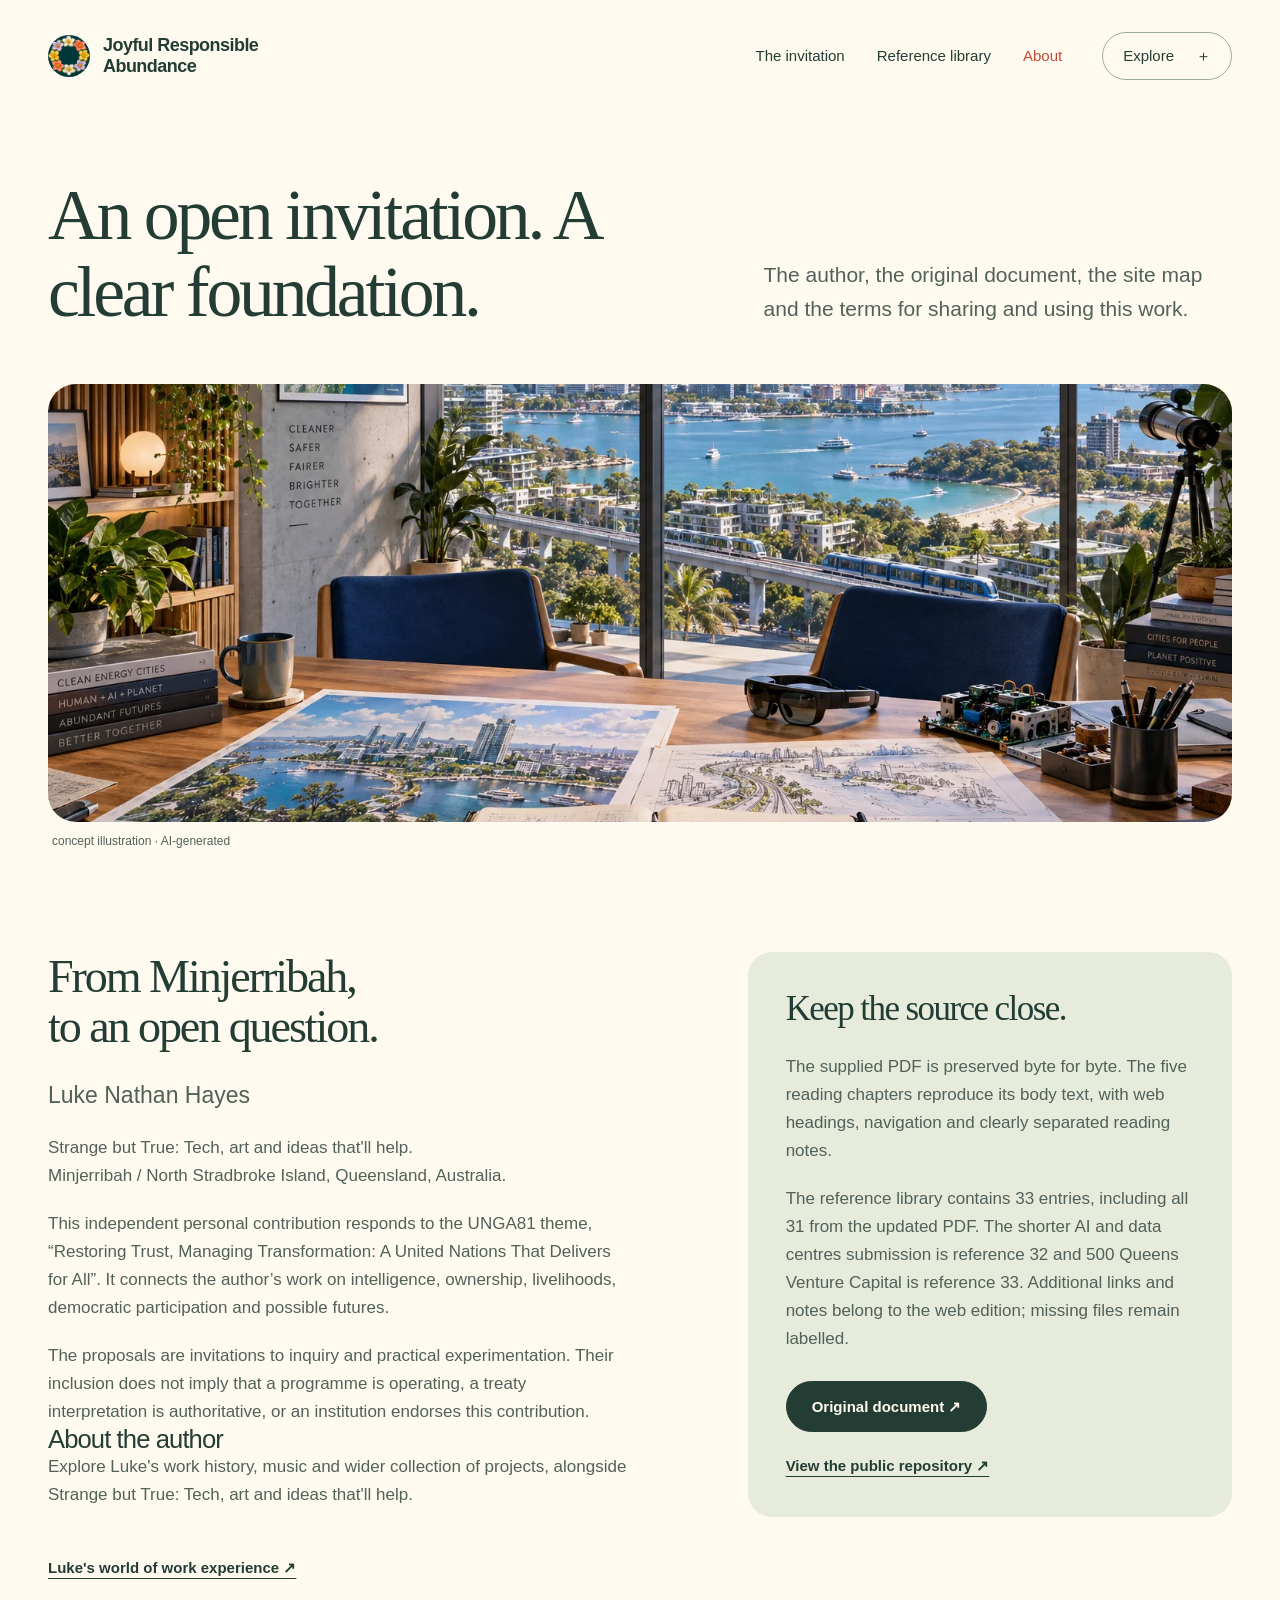
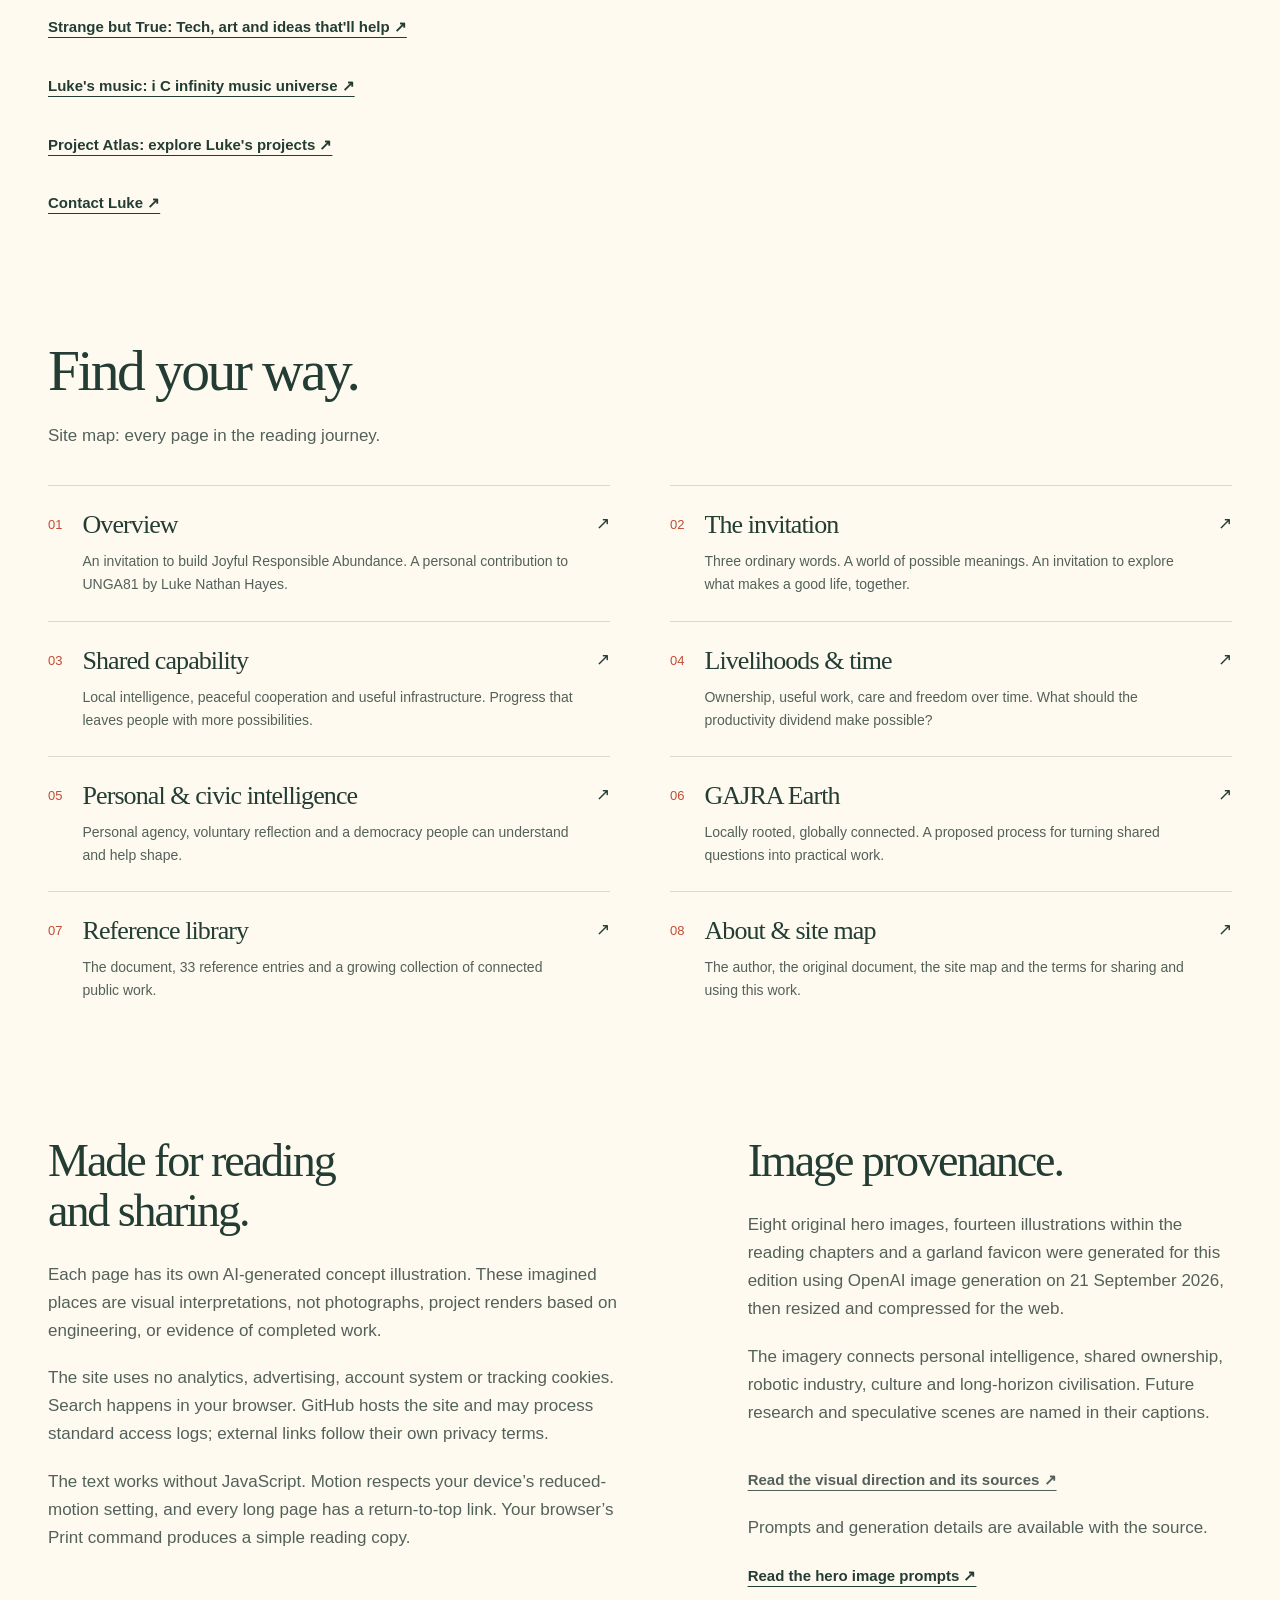
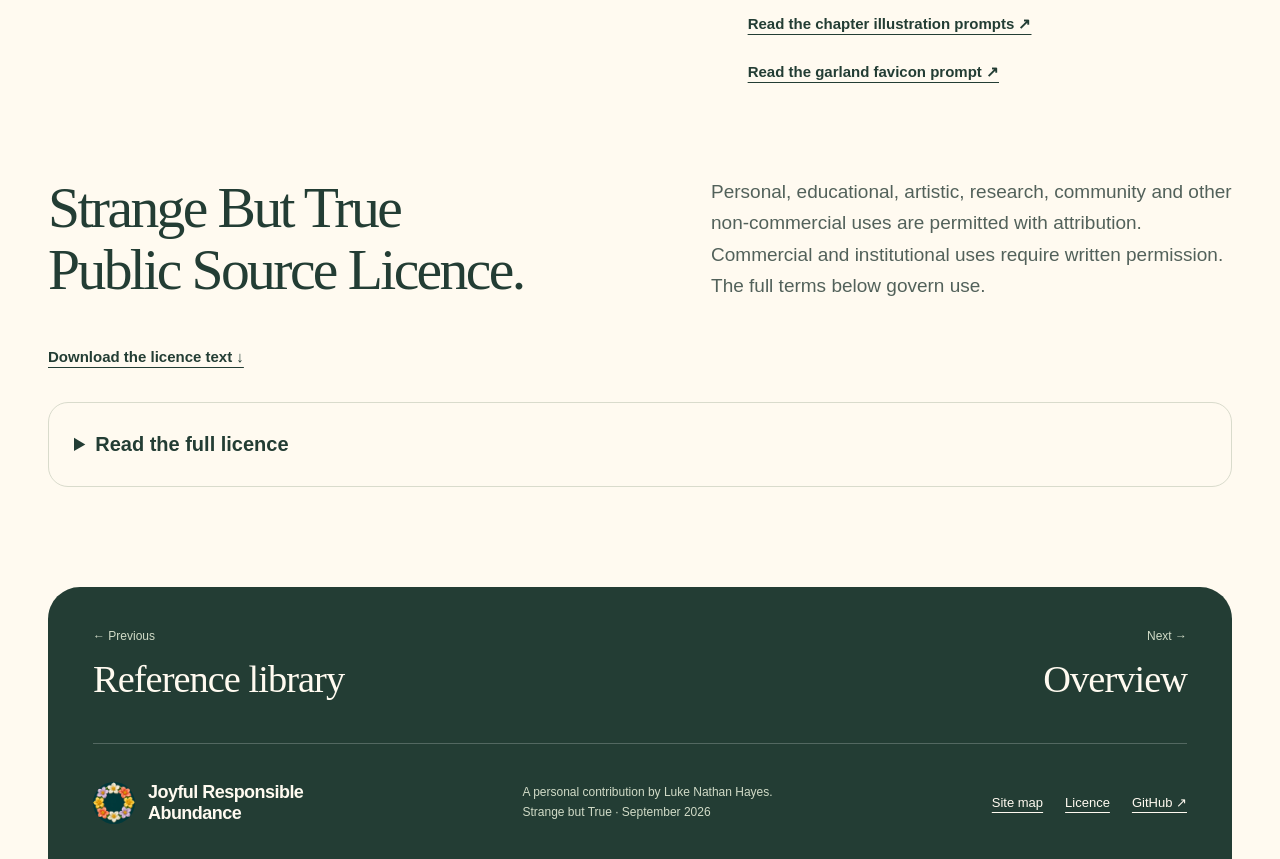
==== commit c25fe5e0: "Calculate public reference totals from the source register" ====
--- a/about.html
+++ b/about.html
@@ -1,2 +1,2 @@
 <!doctype html>
-<html lang="en-AU"><head><meta charset="utf-8"><meta name="viewport" content="width=device-width, initial-scale=1"><meta name="theme-color" content="#fffaf0"><title>An open invitation. A clear foundation. | Joyful Responsible Abundance</title><meta name="description" content="The author, the original document, the site map and the terms for sharing and using this work."><link rel="canonical" href="https://auraofintelligence.github.io/UNGA81-Luke-Hayes/about.html"><meta property="og:type" content="website"><meta property="og:title" content="An open invitation. A clear foundation."><meta property="og:description" content="The author, the original document, the site map and the terms for sharing and using this work."><meta property="og:url" content="https://auraofintelligence.github.io/UNGA81-Luke-Hayes/about.html"><meta property="og:image" content="https://auraofintelligence.github.io/UNGA81-Luke-Hayes/assets/images/social.jpg?v=civilisation-20260921b"><meta property="og:image:alt" content="A speculative coastal generation city combines active public spaces with subterranean transport, robotic industry and material recovery."><meta property="og:site_name" content="Joyful Responsible Abundance"><meta property="og:image:type" content="image/jpeg"><meta property="og:image:width" content="1200"><meta property="og:image:height" content="630"><meta name="twitter:card" content="summary_large_image"><meta name="twitter:title" content="An open invitation. A clear foundation."><meta name="twitter:description" content="The author, the original document, the site map and the terms for sharing and using this work."><meta name="twitter:image" content="https://auraofintelligence.github.io/UNGA81-Luke-Hayes/assets/images/social.jpg?v=civilisation-20260921b"><meta name="twitter:image:alt" content="A speculative coastal generation city combines active public spaces with subterranean transport, robotic industry and material recovery."><link rel="icon" href="favicon.ico" sizes="16x16 32x32 48x48"><link rel="icon" href="assets/favicon-32.png" type="image/png" sizes="32x32"><link rel="apple-touch-icon" href="assets/apple-touch-icon.png"><link rel="manifest" href="site.webmanifest"><link rel="stylesheet" href="assets/site.css"><script src="assets/site.js" defer></script><script type="application/ld+json">{"@context": "https://schema.org", "@type": "WebPage", "name": "An open invitation. A clear foundation.", "url": "https://auraofintelligence.github.io/UNGA81-Luke-Hayes/about.html", "description": "The author, the original document, the site map and the terms for sharing and using this work.", "inLanguage": "en-AU", "author": {"@type": "Person", "name": "Luke Nathan Hayes"}, "isPartOf": {"@type": "WebSite", "name": "Joyful Responsible Abundance", "url": "https://auraofintelligence.github.io/UNGA81-Luke-Hayes/"}}</script></head><body id="top" class="page-about"><a class="skip-link" href="#main">Skip to content</a><div class="reading-progress" aria-hidden="true"></div><header class="site-header wrap"><a class="brand" href="index.html" aria-label="Joyful Responsible Abundance home"><img class="brand-mark" src="assets/brand-garland.png" width="42" height="42" alt=""><span>Joyful Responsible<br>Abundance</span></a><nav class="desktop-nav" aria-label="Main"><a href="invitation.html" >The invitation</a><a href="library.html" >Reference library</a><a href="about.html" aria-current="page">About</a></nav><details class="site-menu"><summary>Explore <span aria-hidden="true">＋</span></summary><nav aria-label="All pages"><a href="index.html">Overview</a><a href="invitation.html">The invitation</a><a href="capability.html">Shared capability</a><a href="livelihoods.html">Livelihoods &amp; time</a><a href="intelligence.html">Personal &amp; civic intelligence</a><a href="futures.html">GAJRA Earth</a><a href="library.html">Reference library</a><a href="about.html" aria-current="page">About &amp; site map</a></nav></details></header><main id="main"><section class="page-intro wrap"><h1>An open invitation. A clear foundation.</h1><p class="lead">The author, the original document, the site map and the terms for sharing and using this work.</p></section><figure class="hero-art wrap"><img class="" src="assets/images/about-1536.webp?v=civilisation-20260921b" srcset="assets/images/about-768.webp?v=civilisation-20260921b 768w, assets/images/about-1536.webp?v=civilisation-20260921b 1536w" sizes="(max-width: 760px) 100vw, 92vw" width="1536" height="1024" alt="A coastal studio looks across a modern Australian city, with a desk holding documents and a wearable prototype." fetchpriority="high" decoding="async"><figcaption>concept illustration · AI-generated</figcaption></figure><div class="about-grid wrap"><section><h2>From Minjerribah,<br>to an open question.</h2><p class="lead">Luke Nathan Hayes</p><p>Strange but True: Tech, art and ideas that'll help.<br>Minjerribah / North Stradbroke Island, Queensland, Australia.</p><p>This independent personal contribution responds to the UNGA81 theme, “Restoring Trust, Managing Transformation: A United Nations That Delivers for All”. It connects the author’s work on intelligence, ownership, livelihoods, democratic participation and possible futures.</p><p>The proposals are invitations to inquiry and practical experimentation. Their inclusion does not imply that a programme is operating, a treaty interpretation is authoritative, or an institution endorses this contribution.</p><h3>About the author</h3><p>Explore Luke's work history, music and wider collection of projects, alongside Strange but True: Tech, art and ideas that'll help.</p><div class="source-links"><a class="text-link" href="https://auraofintelligence.github.io/Lukes-world-of-work-experience/">Luke's world of work experience ↗</a><a class="text-link" href="https://auraofintelligence.github.io/strange-but-true/">Strange but True: Tech, art and ideas that'll help ↗</a><a class="text-link" href="https://auraofintelligence.github.io/i-C-infinity-music-universe/">Luke's music: i C infinity music universe &#8599;</a><a class="text-link" href="https://auraofintelligence.github.io/project-atlas/">Project Atlas: explore Luke's projects &#8599;</a><a class="text-link" href="mailto:auraofintelligence@gmail.com">Contact Luke ↗</a></div></section><aside class="about-card"><h2>Keep the source close.</h2><p>The supplied PDF is preserved byte for byte. The five reading chapters reproduce its body text, with web headings, navigation and clearly separated reading notes.</p><p>The reference library follows the 31 entries in the updated PDF, with the shorter AI and data centres submission at reference 32 and 500 Queens Venture Capital at reference 33. Additional links and notes belong to the web edition; missing files remain labelled.</p><a class="button" href="documents/UNGA81_Joyful_Responsible_Abundance_Refined.pdf">Original document ↗</a><a class="text-link" href="https://github.com/auraofintelligence/UNGA81-Luke-Hayes">View the public repository ↗</a></aside></div><section class="wrap site-map" id="site-map"><h2>Find your way.</h2><p>Site map: every page in the reading journey.</p><nav class="map-links" aria-label="Site map"><a href="index.html"><span>01</span><div><h3>Overview</h3><p>An invitation to build Joyful Responsible Abundance. A personal contribution to UNGA81 by Luke Nathan Hayes.</p></div><span aria-hidden="true">↗</span></a><a href="invitation.html"><span>02</span><div><h3>The invitation</h3><p>Three ordinary words. A world of possible meanings. An invitation to explore what makes a good life, together.</p></div><span aria-hidden="true">↗</span></a><a href="capability.html"><span>03</span><div><h3>Shared capability</h3><p>Local intelligence, peaceful cooperation and useful infrastructure. Progress that leaves people with more possibilities.</p></div><span aria-hidden="true">↗</span></a><a href="livelihoods.html"><span>04</span><div><h3>Livelihoods &amp; time</h3><p>Ownership, useful work, care and freedom over time. What should the productivity dividend make possible?</p></div><span aria-hidden="true">↗</span></a><a href="intelligence.html"><span>05</span><div><h3>Personal &amp; civic intelligence</h3><p>Personal agency, voluntary reflection and a democracy people can understand and help shape.</p></div><span aria-hidden="true">↗</span></a><a href="futures.html"><span>06</span><div><h3>GAJRA Earth</h3><p>Locally rooted, globally connected. A proposed process for turning shared questions into practical work.</p></div><span aria-hidden="true">↗</span></a><a href="library.html"><span>07</span><div><h3>Reference library</h3><p>The document, its 31 reference entries and a growing collection of connected public work.</p></div><span aria-hidden="true">↗</span></a><a href="about.html"><span>08</span><div><h3>About &amp; site map</h3><p>The author, the original document, the site map and the terms for sharing and using this work.</p></div><span aria-hidden="true">↗</span></a></nav></section><section class="wrap about-grid"><div><h2>Made for reading<br>and sharing.</h2><p>Each page has its own AI-generated concept illustration. These imagined places are visual interpretations, not photographs, project renders based on engineering, or evidence of completed work.</p><p>The site uses no analytics, advertising, account system or tracking cookies. Search happens in your browser. GitHub hosts the site and may process standard access logs; external links follow their own privacy terms.</p><p>The text works without JavaScript. Motion respects your device’s reduced-motion setting, and every long page has a return-to-top link. Your browser’s Print command produces a simple reading copy.</p></div><div><h2>Image provenance.</h2><p>Eight original hero images, fourteen illustrations within the reading chapters and a garland favicon were generated for this edition using OpenAI image generation on 21 September 2026, then resized and compressed for the web.</p><p>The imagery connects personal intelligence, shared ownership, robotic industry, culture and long-horizon civilisation. Future research and speculative scenes are named in their captions.</p><p><a class="text-link" href="data/visual-direction.md">Read the visual direction and its sources ↗</a></p><p>Prompts and generation details are available with the source.</p><a class="text-link" href="data/image-prompts.json">Read the hero image prompts ↗</a><br><a class="text-link" href="data/inline-illustrations.json">Read the chapter illustration prompts ↗</a><br><a class="text-link" href="data/favicon-prompt.json">Read the garland favicon prompt ↗</a></div></section><section class="wrap licence-section" id="licence"><div class="section-heading"><h2>Strange But True<br>Public Source Licence.</h2><p>Personal, educational, artistic, research, community and other non-commercial uses are permitted with attribution. Commercial and institutional uses require written permission. The full terms below govern use.</p></div><a class="text-link" href="LICENCE.md">Download the licence text ↓</a><details class="licence-details"><summary>Read the full licence</summary><div class="prose"><p>Copyright (c) 2026 Luke Nathan Hayes / Strange But True / Aura of Intelligence.</p><p>All rights reserved except as allowed below.</p><p>This is a plain-language licence for A fair go in the age of intelligence.</p><p>This is not an open-source licence. It is a public source licence: people can read, learn from and use the work personally, but commercial and corporate rights stay with Luke Nathan Hayes.</p><h3>1. What You Can Do</h3><p>You may view, share, clone, study, reference and adapt this repo for personal, educational, artistic, research, community or other non-commercial use.</p><p>You may use a personal AI assistant to help read, explain or adapt the repo for those allowed non-commercial uses.</p><p>If you use or adapt the work, give clear credit:</p><p>Based on A fair go in the age of intelligence by Luke Nathan Hayes / Strange But True / Aura of Intelligence.</p><p>Original project: https://github.com/auraofintelligence/UNGA81-Luke-Hayes</p><p>Used under the Strange But True Public Source Licence.</p><h3>2. What You Cannot Do Without Permission</h3><p>You may not use this repo, its code, ideas, text, designs, workflows, data structures, assets, names or close derivatives for commercial, corporate, institutional, government, startup, agency, client or employer purposes without written permission from Luke Nathan Hayes.</p><p>That means you may not:</p><ul><li>sell, monetise, repackage, licence, sponsor, advertise with or commercially distribute the work;</li><li>use it in paid products, SaaS tools, client work, consulting, courses, workshops, dashboards, templates or commercial infrastructure;</li><li>use it inside a company, agency, startup, institution, government body or funded commercial project;</li><li>use it for commercial AI training, datasets, embeddings, knowledge bases, agents, model products or evaluation systems;</li><li>remove attribution or present the work as your own;</li><li>use Strange But True, Aura of Intelligence, Luke Nathan Hayes, project names, screenshots, music, writing, images or brand material to imply endorsement, partnership or approval.</li></ul><h3>3. Commercial Rights</h3><p>All commercial rights are reserved to Luke Nathan Hayes.</p><p>Commercial use requires written permission from Luke Nathan Hayes. Permission can be granted, denied, limited, priced or handled under a separate agreement.</p><h3>4. Your Own Outputs</h3><p>If this repo lets you create your own notes, Markdown files, exports, maps, profiles, plans or other personal outputs, those outputs belong to you.</p><p>You are responsible for what you put into the tool, what you export, and where you share it.</p><h3>5. Third-Party Material</h3><p>This licence only covers original material created by Luke Nathan Hayes / Strange But True / Aura of Intelligence.</p><p>Third-party libraries, fonts, APIs, platforms, services or embedded material keep their own licences.</p><h3>6. No Harmful Or Misleading Use</h3><p>You may not use this repo or its material for deceptive, exploitative, aggressive, hateful, harassing, unsafe or harmful purposes.</p><p>You may not use it to mislead people about privacy, security, law, finance, health, public safety, governance, crypto, AI capability or current events.</p><h3>7. No Warranty</h3><p>This repo is provided as-is.</p><p>Luke Nathan Hayes / Strange But True / Aura of Intelligence make no warranties and accept no liability for how you use, adapt, interpret, deploy or rely on this material.</p><p>Public prototypes are not finished legal, medical, financial, privacy, security, public-safety, governance, crypto, AI-governance or production infrastructure unless Luke Nathan Hayes explicitly says so in writing.</p></div></details></section></main><footer class="wrap footer"><nav class="page-turns" aria-label="Previous and next pages"><a href="library.html"><small>← Previous</small><span>Reference library</span></a><a href="index.html"><small>Next →</small><span>Overview</span></a></nav><div class="footer-base"><a class="brand" href="index.html"><img class="brand-mark" src="assets/brand-garland.png" width="42" height="42" alt=""><span>Joyful Responsible<br>Abundance</span></a><p>A personal contribution by Luke Nathan Hayes.<br>Strange but True · September 2026</p><nav aria-label="Footer"><a href="about.html#site-map">Site map</a><a href="about.html#licence">Licence</a><a href="https://github.com/auraofintelligence/UNGA81-Luke-Hayes">GitHub ↗</a></nav></div></footer><a href="#top" class="back-top" aria-label="Back to top"><span aria-hidden="true">↑</span><span class="top-label">Top</span></a></body></html>+<html lang="en-AU"><head><meta charset="utf-8"><meta name="viewport" content="width=device-width, initial-scale=1"><meta name="theme-color" content="#fffaf0"><title>An open invitation. A clear foundation. | Joyful Responsible Abundance</title><meta name="description" content="The author, the original document, the site map and the terms for sharing and using this work."><link rel="canonical" href="https://auraofintelligence.github.io/UNGA81-Luke-Hayes/about.html"><meta property="og:type" content="website"><meta property="og:title" content="An open invitation. A clear foundation."><meta property="og:description" content="The author, the original document, the site map and the terms for sharing and using this work."><meta property="og:url" content="https://auraofintelligence.github.io/UNGA81-Luke-Hayes/about.html"><meta property="og:image" content="https://auraofintelligence.github.io/UNGA81-Luke-Hayes/assets/images/social.jpg?v=civilisation-20260921b"><meta property="og:image:alt" content="A speculative coastal generation city combines active public spaces with subterranean transport, robotic industry and material recovery."><meta property="og:site_name" content="Joyful Responsible Abundance"><meta property="og:image:type" content="image/jpeg"><meta property="og:image:width" content="1200"><meta property="og:image:height" content="630"><meta name="twitter:card" content="summary_large_image"><meta name="twitter:title" content="An open invitation. A clear foundation."><meta name="twitter:description" content="The author, the original document, the site map and the terms for sharing and using this work."><meta name="twitter:image" content="https://auraofintelligence.github.io/UNGA81-Luke-Hayes/assets/images/social.jpg?v=civilisation-20260921b"><meta name="twitter:image:alt" content="A speculative coastal generation city combines active public spaces with subterranean transport, robotic industry and material recovery."><link rel="icon" href="favicon.ico" sizes="16x16 32x32 48x48"><link rel="icon" href="assets/favicon-32.png" type="image/png" sizes="32x32"><link rel="apple-touch-icon" href="assets/apple-touch-icon.png"><link rel="manifest" href="site.webmanifest"><link rel="stylesheet" href="assets/site.css"><script src="assets/site.js" defer></script><script type="application/ld+json">{"@context": "https://schema.org", "@type": "WebPage", "name": "An open invitation. A clear foundation.", "url": "https://auraofintelligence.github.io/UNGA81-Luke-Hayes/about.html", "description": "The author, the original document, the site map and the terms for sharing and using this work.", "inLanguage": "en-AU", "author": {"@type": "Person", "name": "Luke Nathan Hayes"}, "isPartOf": {"@type": "WebSite", "name": "Joyful Responsible Abundance", "url": "https://auraofintelligence.github.io/UNGA81-Luke-Hayes/"}}</script></head><body id="top" class="page-about"><a class="skip-link" href="#main">Skip to content</a><div class="reading-progress" aria-hidden="true"></div><header class="site-header wrap"><a class="brand" href="index.html" aria-label="Joyful Responsible Abundance home"><img class="brand-mark" src="assets/brand-garland.png" width="42" height="42" alt=""><span>Joyful Responsible<br>Abundance</span></a><nav class="desktop-nav" aria-label="Main"><a href="invitation.html" >The invitation</a><a href="library.html" >Reference library</a><a href="about.html" aria-current="page">About</a></nav><details class="site-menu"><summary>Explore <span aria-hidden="true">＋</span></summary><nav aria-label="All pages"><a href="index.html">Overview</a><a href="invitation.html">The invitation</a><a href="capability.html">Shared capability</a><a href="livelihoods.html">Livelihoods &amp; time</a><a href="intelligence.html">Personal &amp; civic intelligence</a><a href="futures.html">GAJRA Earth</a><a href="library.html">Reference library</a><a href="about.html" aria-current="page">About &amp; site map</a></nav></details></header><main id="main"><section class="page-intro wrap"><h1>An open invitation. A clear foundation.</h1><p class="lead">The author, the original document, the site map and the terms for sharing and using this work.</p></section><figure class="hero-art wrap"><img class="" src="assets/images/about-1536.webp?v=civilisation-20260921b" srcset="assets/images/about-768.webp?v=civilisation-20260921b 768w, assets/images/about-1536.webp?v=civilisation-20260921b 1536w" sizes="(max-width: 760px) 100vw, 92vw" width="1536" height="1024" alt="A coastal studio looks across a modern Australian city, with a desk holding documents and a wearable prototype." fetchpriority="high" decoding="async"><figcaption>concept illustration · AI-generated</figcaption></figure><div class="about-grid wrap"><section><h2>From Minjerribah,<br>to an open question.</h2><p class="lead">Luke Nathan Hayes</p><p>Strange but True: Tech, art and ideas that'll help.<br>Minjerribah / North Stradbroke Island, Queensland, Australia.</p><p>This independent personal contribution responds to the UNGA81 theme, “Restoring Trust, Managing Transformation: A United Nations That Delivers for All”. It connects the author’s work on intelligence, ownership, livelihoods, democratic participation and possible futures.</p><p>The proposals are invitations to inquiry and practical experimentation. Their inclusion does not imply that a programme is operating, a treaty interpretation is authoritative, or an institution endorses this contribution.</p><h3>About the author</h3><p>Explore Luke's work history, music and wider collection of projects, alongside Strange but True: Tech, art and ideas that'll help.</p><div class="source-links"><a class="text-link" href="https://auraofintelligence.github.io/Lukes-world-of-work-experience/">Luke's world of work experience ↗</a><a class="text-link" href="https://auraofintelligence.github.io/strange-but-true/">Strange but True: Tech, art and ideas that'll help ↗</a><a class="text-link" href="https://auraofintelligence.github.io/i-C-infinity-music-universe/">Luke's music: i C infinity music universe &#8599;</a><a class="text-link" href="https://auraofintelligence.github.io/project-atlas/">Project Atlas: explore Luke's projects &#8599;</a><a class="text-link" href="mailto:auraofintelligence@gmail.com">Contact Luke ↗</a></div></section><aside class="about-card"><h2>Keep the source close.</h2><p>The supplied PDF is preserved byte for byte. The five reading chapters reproduce its body text, with web headings, navigation and clearly separated reading notes.</p><p>The reference library contains 33 entries, including all 31 from the updated PDF. The shorter AI and data centres submission is reference 32 and 500 Queens Venture Capital is reference 33. Additional links and notes belong to the web edition; missing files remain labelled.</p><a class="button" href="documents/UNGA81_Joyful_Responsible_Abundance_Refined.pdf">Original document ↗</a><a class="text-link" href="https://github.com/auraofintelligence/UNGA81-Luke-Hayes">View the public repository ↗</a></aside></div><section class="wrap site-map" id="site-map"><h2>Find your way.</h2><p>Site map: every page in the reading journey.</p><nav class="map-links" aria-label="Site map"><a href="index.html"><span>01</span><div><h3>Overview</h3><p>An invitation to build Joyful Responsible Abundance. A personal contribution to UNGA81 by Luke Nathan Hayes.</p></div><span aria-hidden="true">↗</span></a><a href="invitation.html"><span>02</span><div><h3>The invitation</h3><p>Three ordinary words. A world of possible meanings. An invitation to explore what makes a good life, together.</p></div><span aria-hidden="true">↗</span></a><a href="capability.html"><span>03</span><div><h3>Shared capability</h3><p>Local intelligence, peaceful cooperation and useful infrastructure. Progress that leaves people with more possibilities.</p></div><span aria-hidden="true">↗</span></a><a href="livelihoods.html"><span>04</span><div><h3>Livelihoods &amp; time</h3><p>Ownership, useful work, care and freedom over time. What should the productivity dividend make possible?</p></div><span aria-hidden="true">↗</span></a><a href="intelligence.html"><span>05</span><div><h3>Personal &amp; civic intelligence</h3><p>Personal agency, voluntary reflection and a democracy people can understand and help shape.</p></div><span aria-hidden="true">↗</span></a><a href="futures.html"><span>06</span><div><h3>GAJRA Earth</h3><p>Locally rooted, globally connected. A proposed process for turning shared questions into practical work.</p></div><span aria-hidden="true">↗</span></a><a href="library.html"><span>07</span><div><h3>Reference library</h3><p>The document, 33 reference entries and a growing collection of connected public work.</p></div><span aria-hidden="true">↗</span></a><a href="about.html"><span>08</span><div><h3>About &amp; site map</h3><p>The author, the original document, the site map and the terms for sharing and using this work.</p></div><span aria-hidden="true">↗</span></a></nav></section><section class="wrap about-grid"><div><h2>Made for reading<br>and sharing.</h2><p>Each page has its own AI-generated concept illustration. These imagined places are visual interpretations, not photographs, project renders based on engineering, or evidence of completed work.</p><p>The site uses no analytics, advertising, account system or tracking cookies. Search happens in your browser. GitHub hosts the site and may process standard access logs; external links follow their own privacy terms.</p><p>The text works without JavaScript. Motion respects your device’s reduced-motion setting, and every long page has a return-to-top link. Your browser’s Print command produces a simple reading copy.</p></div><div><h2>Image provenance.</h2><p>Eight original hero images, fourteen illustrations within the reading chapters and a garland favicon were generated for this edition using OpenAI image generation on 21 September 2026, then resized and compressed for the web.</p><p>The imagery connects personal intelligence, shared ownership, robotic industry, culture and long-horizon civilisation. Future research and speculative scenes are named in their captions.</p><p><a class="text-link" href="data/visual-direction.md">Read the visual direction and its sources ↗</a></p><p>Prompts and generation details are available with the source.</p><a class="text-link" href="data/image-prompts.json">Read the hero image prompts ↗</a><br><a class="text-link" href="data/inline-illustrations.json">Read the chapter illustration prompts ↗</a><br><a class="text-link" href="data/favicon-prompt.json">Read the garland favicon prompt ↗</a></div></section><section class="wrap licence-section" id="licence"><div class="section-heading"><h2>Strange But True<br>Public Source Licence.</h2><p>Personal, educational, artistic, research, community and other non-commercial uses are permitted with attribution. Commercial and institutional uses require written permission. The full terms below govern use.</p></div><a class="text-link" href="LICENCE.md">Download the licence text ↓</a><details class="licence-details"><summary>Read the full licence</summary><div class="prose"><p>Copyright (c) 2026 Luke Nathan Hayes / Strange But True / Aura of Intelligence.</p><p>All rights reserved except as allowed below.</p><p>This is a plain-language licence for A fair go in the age of intelligence.</p><p>This is not an open-source licence. It is a public source licence: people can read, learn from and use the work personally, but commercial and corporate rights stay with Luke Nathan Hayes.</p><h3>1. What You Can Do</h3><p>You may view, share, clone, study, reference and adapt this repo for personal, educational, artistic, research, community or other non-commercial use.</p><p>You may use a personal AI assistant to help read, explain or adapt the repo for those allowed non-commercial uses.</p><p>If you use or adapt the work, give clear credit:</p><p>Based on A fair go in the age of intelligence by Luke Nathan Hayes / Strange But True / Aura of Intelligence.</p><p>Original project: https://github.com/auraofintelligence/UNGA81-Luke-Hayes</p><p>Used under the Strange But True Public Source Licence.</p><h3>2. What You Cannot Do Without Permission</h3><p>You may not use this repo, its code, ideas, text, designs, workflows, data structures, assets, names or close derivatives for commercial, corporate, institutional, government, startup, agency, client or employer purposes without written permission from Luke Nathan Hayes.</p><p>That means you may not:</p><ul><li>sell, monetise, repackage, licence, sponsor, advertise with or commercially distribute the work;</li><li>use it in paid products, SaaS tools, client work, consulting, courses, workshops, dashboards, templates or commercial infrastructure;</li><li>use it inside a company, agency, startup, institution, government body or funded commercial project;</li><li>use it for commercial AI training, datasets, embeddings, knowledge bases, agents, model products or evaluation systems;</li><li>remove attribution or present the work as your own;</li><li>use Strange But True, Aura of Intelligence, Luke Nathan Hayes, project names, screenshots, music, writing, images or brand material to imply endorsement, partnership or approval.</li></ul><h3>3. Commercial Rights</h3><p>All commercial rights are reserved to Luke Nathan Hayes.</p><p>Commercial use requires written permission from Luke Nathan Hayes. Permission can be granted, denied, limited, priced or handled under a separate agreement.</p><h3>4. Your Own Outputs</h3><p>If this repo lets you create your own notes, Markdown files, exports, maps, profiles, plans or other personal outputs, those outputs belong to you.</p><p>You are responsible for what you put into the tool, what you export, and where you share it.</p><h3>5. Third-Party Material</h3><p>This licence only covers original material created by Luke Nathan Hayes / Strange But True / Aura of Intelligence.</p><p>Third-party libraries, fonts, APIs, platforms, services or embedded material keep their own licences.</p><h3>6. No Harmful Or Misleading Use</h3><p>You may not use this repo or its material for deceptive, exploitative, aggressive, hateful, harassing, unsafe or harmful purposes.</p><p>You may not use it to mislead people about privacy, security, law, finance, health, public safety, governance, crypto, AI capability or current events.</p><h3>7. No Warranty</h3><p>This repo is provided as-is.</p><p>Luke Nathan Hayes / Strange But True / Aura of Intelligence make no warranties and accept no liability for how you use, adapt, interpret, deploy or rely on this material.</p><p>Public prototypes are not finished legal, medical, financial, privacy, security, public-safety, governance, crypto, AI-governance or production infrastructure unless Luke Nathan Hayes explicitly says so in writing.</p></div></details></section></main><footer class="wrap footer"><nav class="page-turns" aria-label="Previous and next pages"><a href="library.html"><small>← Previous</small><span>Reference library</span></a><a href="index.html"><small>Next →</small><span>Overview</span></a></nav><div class="footer-base"><a class="brand" href="index.html"><img class="brand-mark" src="assets/brand-garland.png" width="42" height="42" alt=""><span>Joyful Responsible<br>Abundance</span></a><p>A personal contribution by Luke Nathan Hayes.<br>Strange but True · September 2026</p><nav aria-label="Footer"><a href="about.html#site-map">Site map</a><a href="about.html#licence">Licence</a><a href="https://github.com/auraofintelligence/UNGA81-Luke-Hayes">GitHub ↗</a></nav></div></footer><a href="#top" class="back-top" aria-label="Back to top"><span aria-hidden="true">↑</span><span class="top-label">Top</span></a></body></html>
